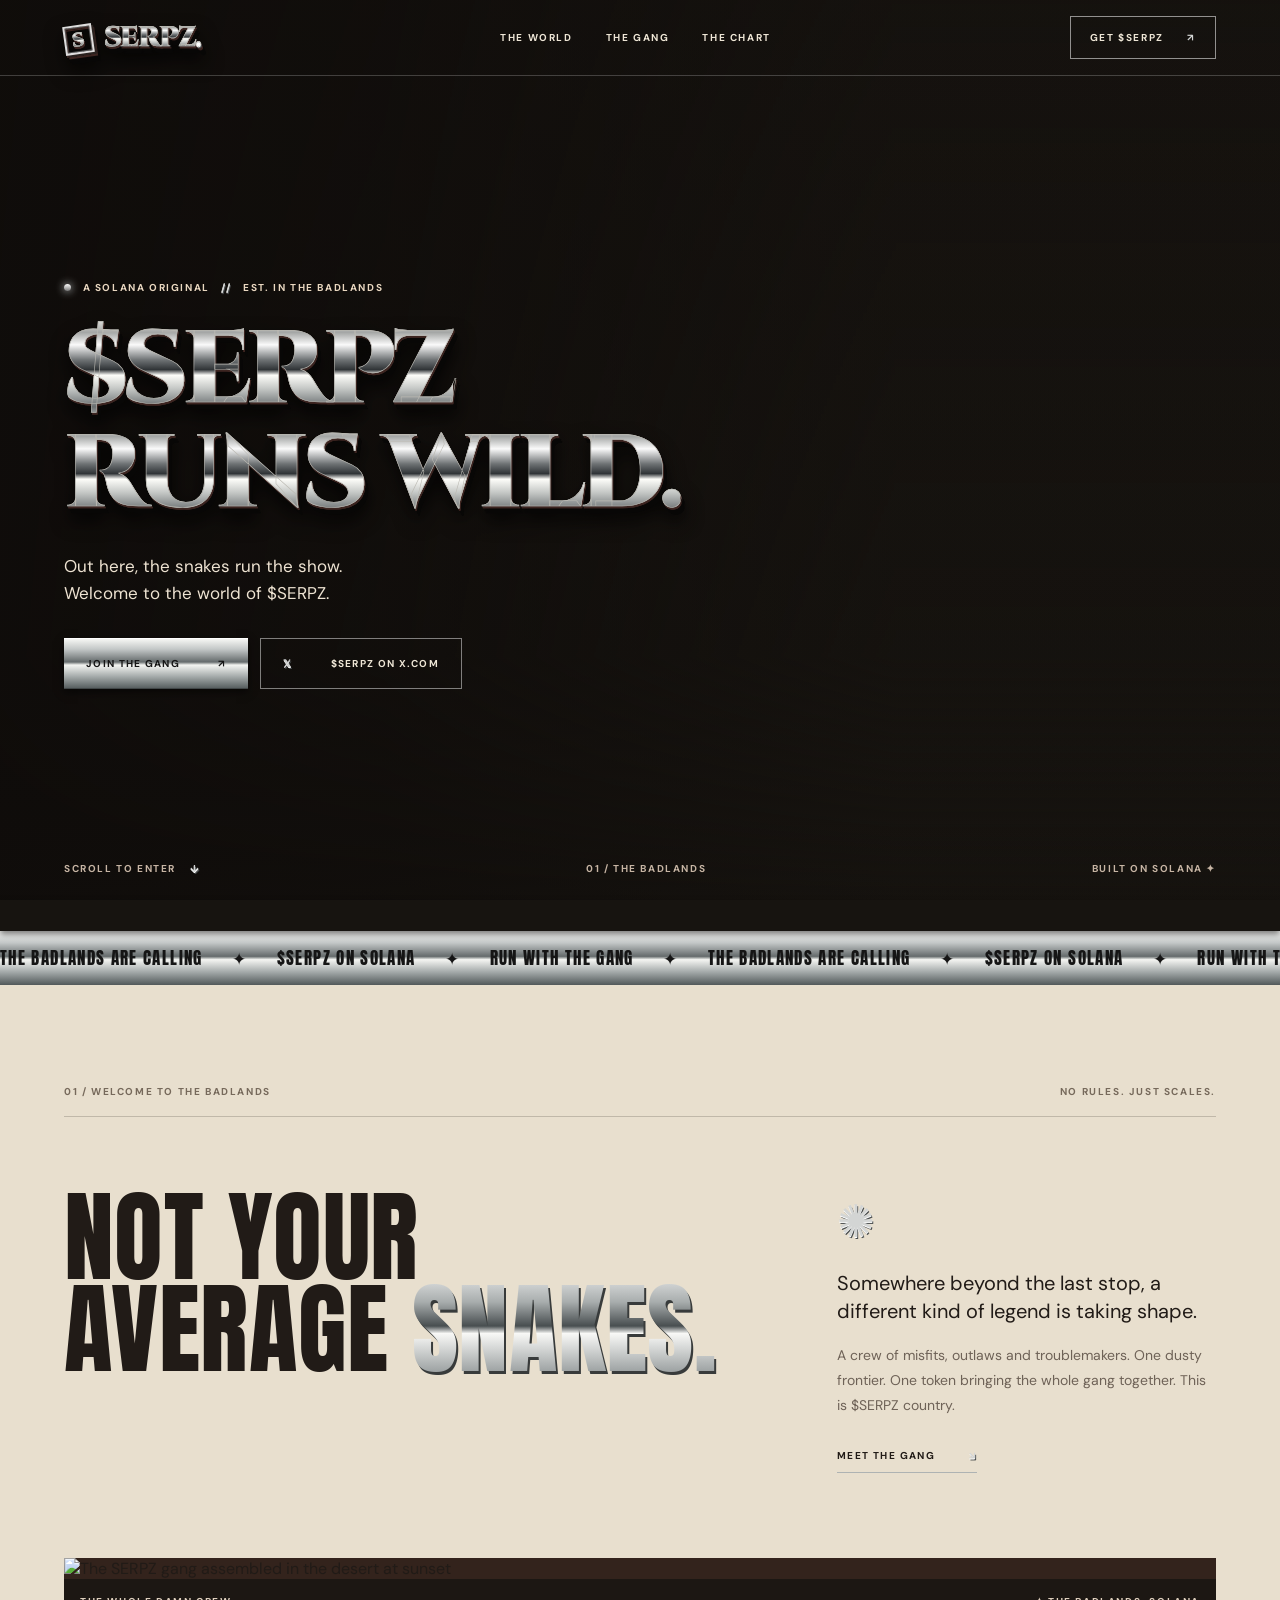
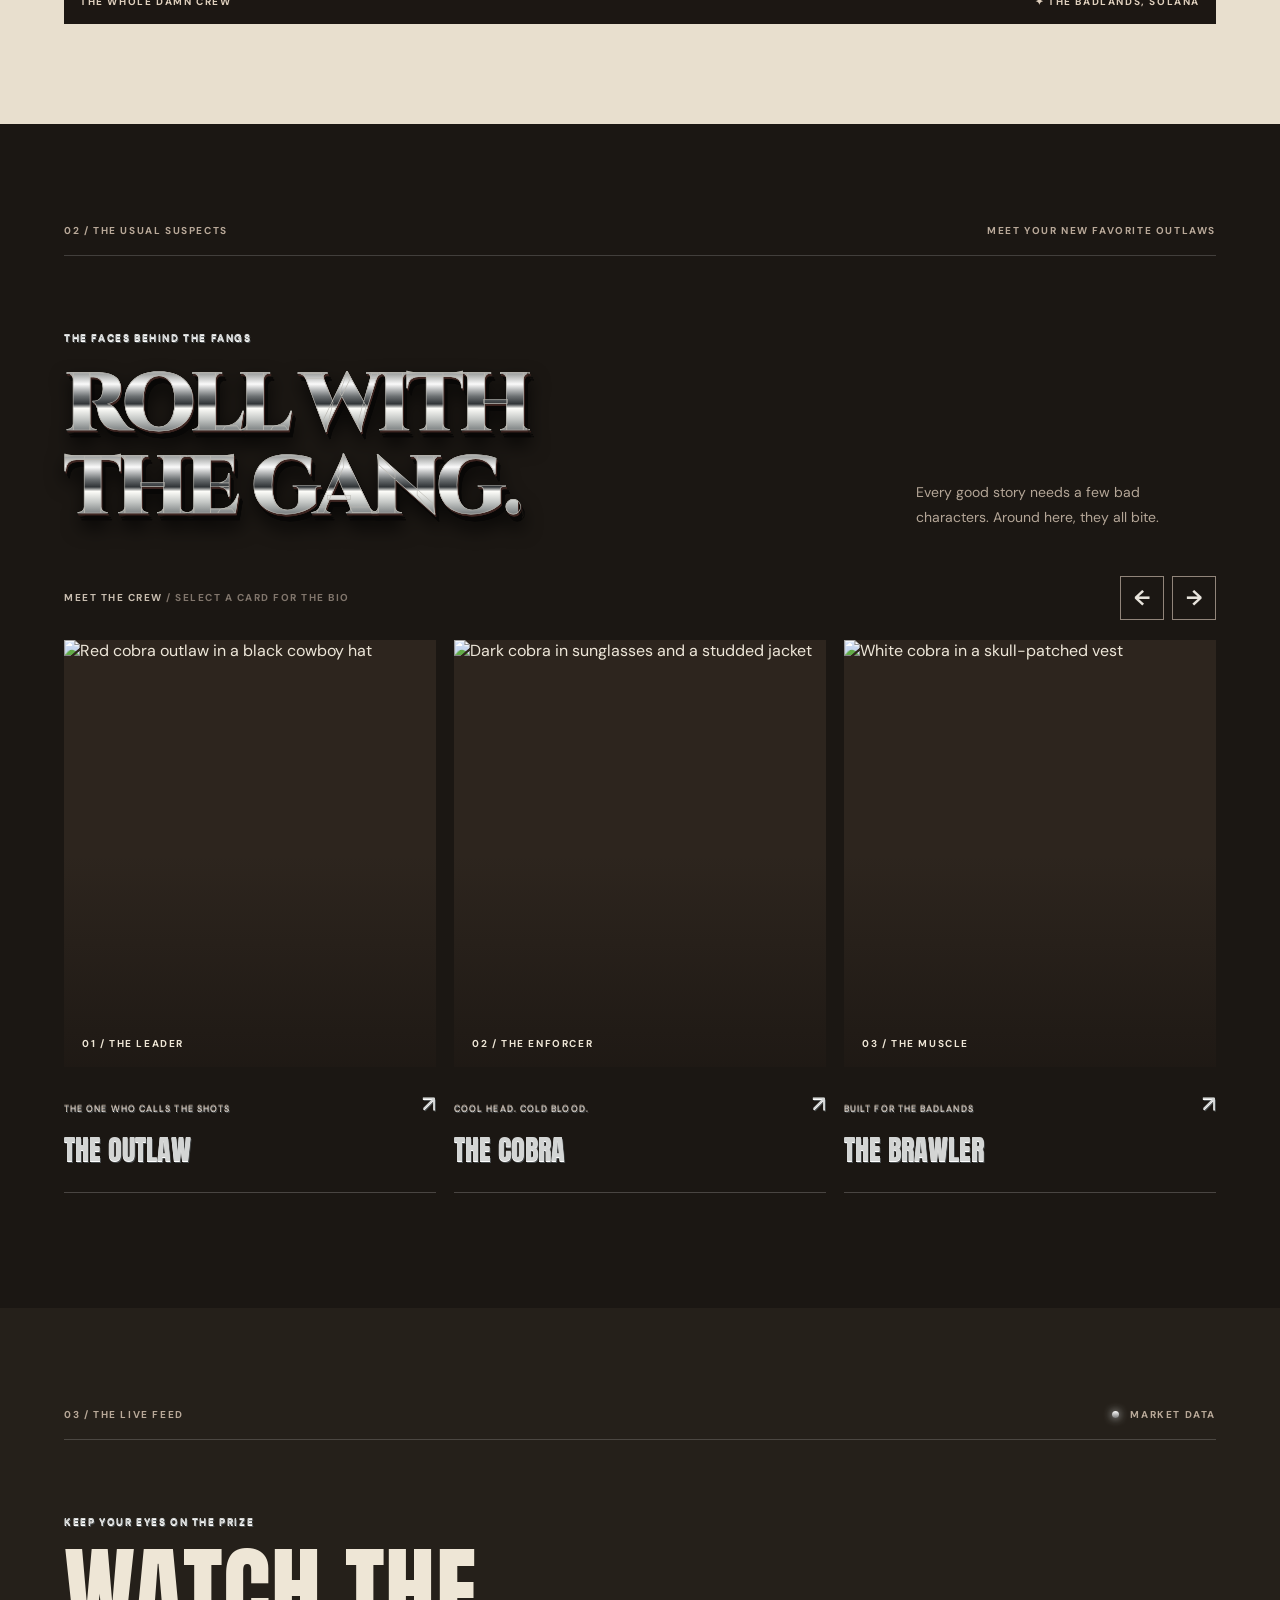
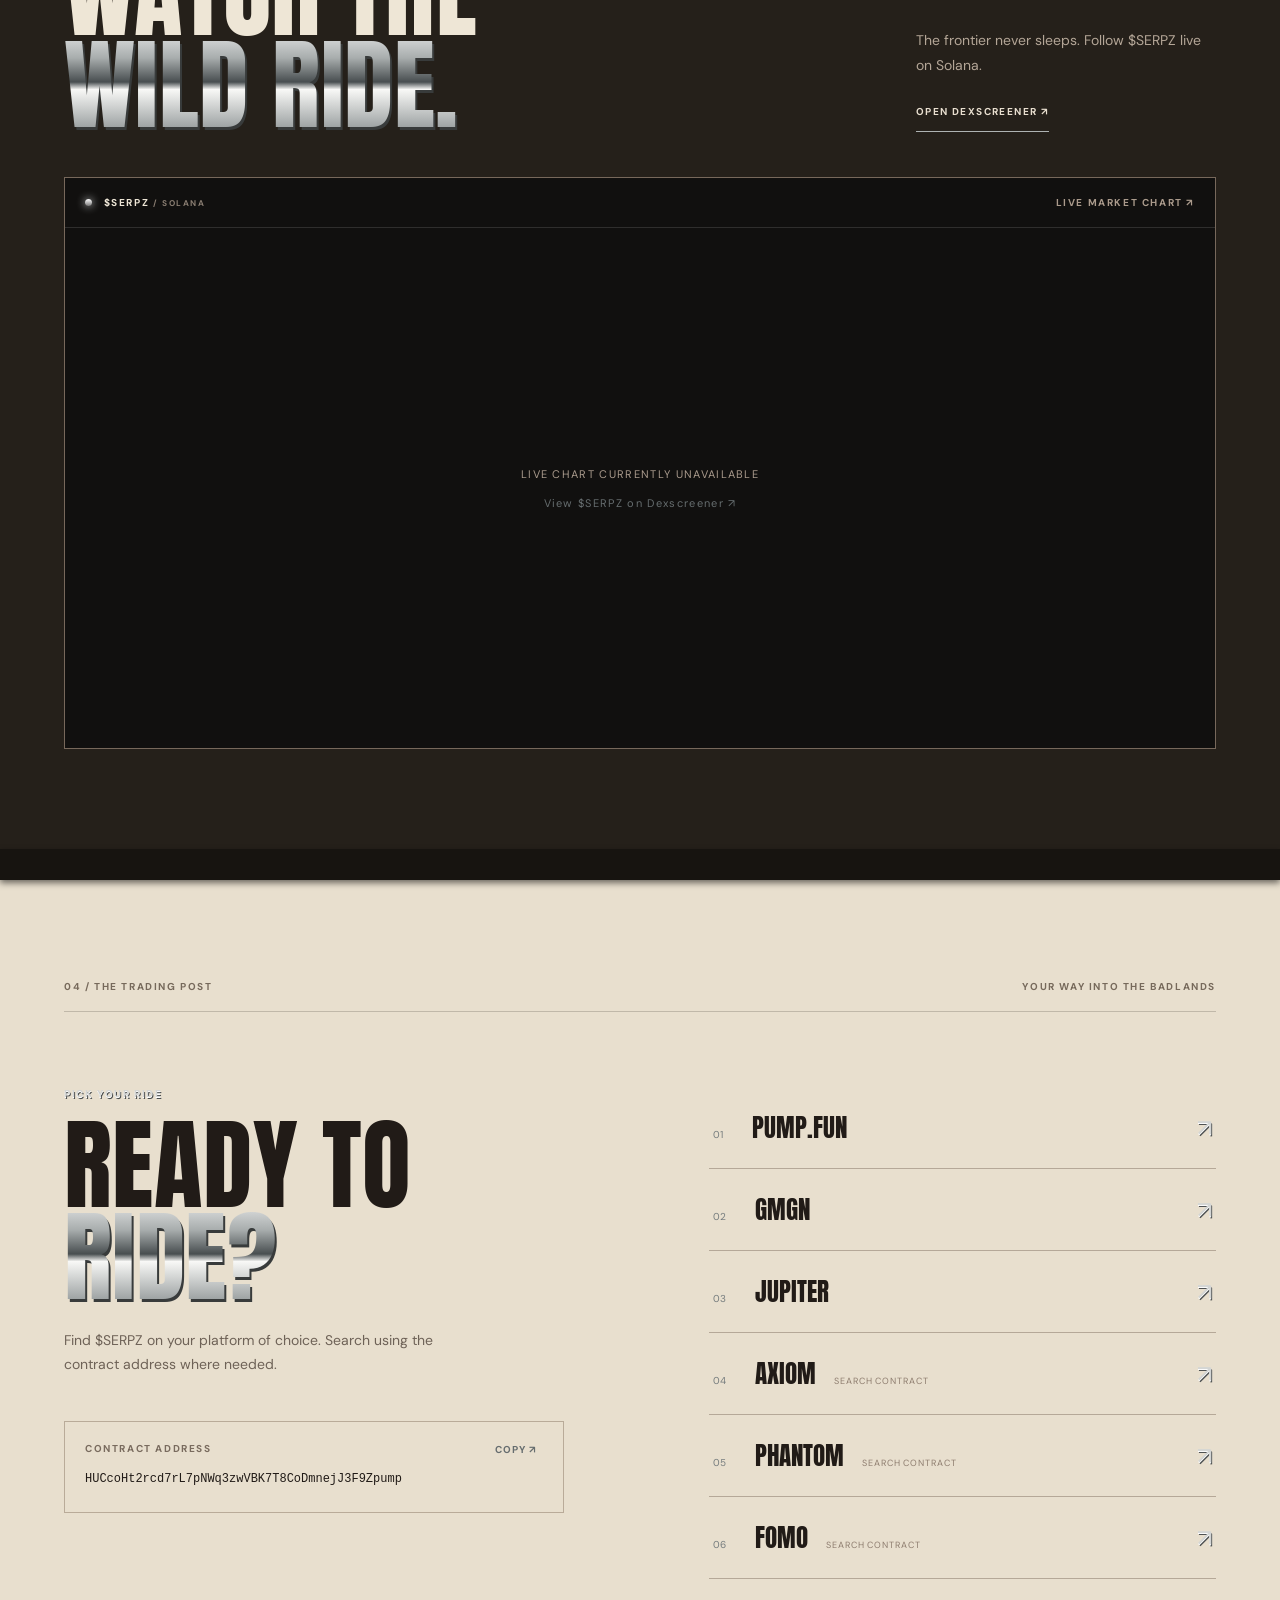
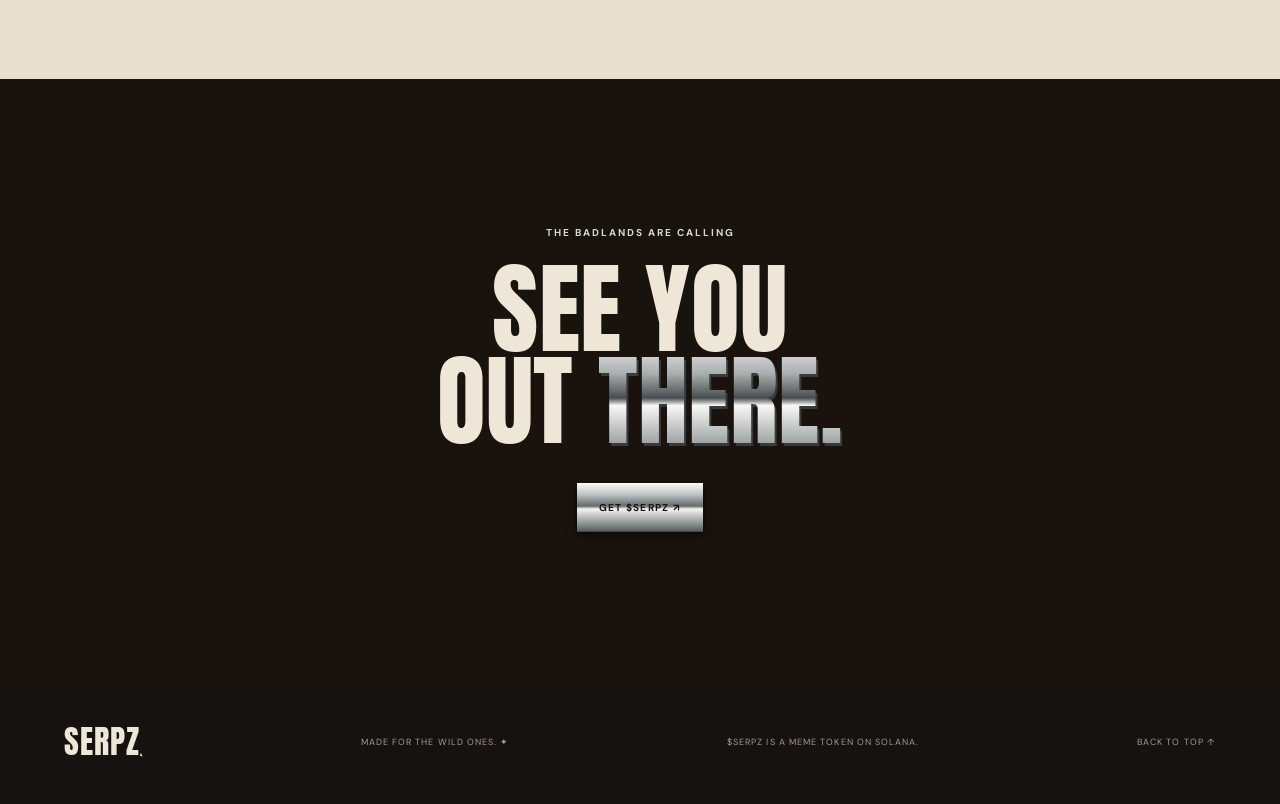
==== index.html @ 01a840a1 "Add SERPZ website" ====
<!doctype html><html lang="en"><head><meta charset="utf-8"><meta name="viewport" content="width=device-width,initial-scale=1"><meta name="theme-color" content="#16120f"><meta name="description" content="Enter the world of $SERPZ on Solana."><title>SERPZ — Enter the Badlands</title><link rel="preconnect" href="https://fonts.googleapis.com"><link rel="preconnect" href="https://fonts.gstatic.com" crossorigin><link href="https://fonts.googleapis.com/css2?family=Anton&family=Cinzel:wght@700;900&family=DM+Sans:wght@400;500;600;700&family=Special+Elite&display=swap" rel="stylesheet"><link rel="stylesheet" href="style.css"></head><body>
<header class="nav"><a href="#top" class="brand"><span class="brand-mark chrome">S</span> <span class="chrome">SERPZ<span class="brand-dot">.</span></span></a><nav aria-label="Main navigation"><a href="#world">THE WORLD</a><a href="#gang">THE GANG</a><a href="#chart">THE CHART</a></nav><a class="nav-cta" href="#trade">GET $SERPZ <span>↗</span></a></header>
<main id="top"><section class="hero"><div class="hero-image" data-parallax="0.18"></div><div class="hero-shade"></div><div class="hero-content"><div class="eyebrow"><span class="live-dot"></span> A SOLANA ORIGINAL <span class="slash">//</span> EST. IN THE BADLANDS</div><h1 class="chrome-heading"><span class="chrome">$SERPZ</span><br><span class="chrome">RUNS WILD.</span></h1><p>Out here, the snakes run the show.<br>Welcome to the world of $SERPZ.</p><div class="hero-actions"><a class="button primary" href="#trade">JOIN THE GANG <span>↗</span></a><a class="button ghost" href="https://x.com/Serpentzclub?s=20" target="_blank" rel="noopener noreferrer"><span class="play">𝕏</span> $SERPZ ON X.COM</a></div></div><div class="hero-bottom"><span>SCROLL TO ENTER <b>↓</b></span><span>01 / THE BADLANDS</span><span>BUILT ON SOLANA ✦</span></div></section>
<div class="wire" aria-hidden="true"></div><div class="ticker" aria-hidden="true"><div>THE BADLANDS ARE CALLING <i>✦</i> $SERPZ ON SOLANA <i>✦</i> RUN WITH THE GANG <i>✦</i> THE BADLANDS ARE CALLING <i>✦</i> $SERPZ ON SOLANA <i>✦</i> RUN WITH THE GANG <i>✦</i></div></div>
<section class="intro section" id="world"><div class="section-kicker"><span>01 / WELCOME TO THE BADLANDS</span><span>NO RULES. JUST SCALES.</span></div><div class="intro-grid"><div><h2>NOT YOUR<br>AVERAGE <span>SNAKES.</span></h2></div><div class="intro-copy"><div class="asterisk">✺</div><p>Somewhere beyond the last stop, a different kind of legend is taking shape.</p><p class="muted">A crew of misfits, outlaws and troublemakers. One dusty frontier. One token bringing the whole gang together. This is $SERPZ country.</p><a class="text-link" href="#gang">MEET THE GANG <span>↘</span></a></div></div><div class="world-frame reveal"><img src="assets/gang.png" alt="The SERPZ gang assembled in the desert at sunset"><div class="frame-label"><span>THE WHOLE DAMN CREW</span><span>✦ THE BADLANDS, SOLANA</span></div></div></section>
<section class="gang section" id="gang"><div class="section-kicker"><span>02 / THE USUAL SUSPECTS</span><span>MEET YOUR NEW FAVORITE OUTLAWS</span></div><div class="section-title"><div><p class="overline">THE FACES BEHIND THE FANGS</p><h2 class="chrome-heading"><span class="chrome">ROLL WITH</span><br><span class="chrome">THE GANG.</span></h2></div><p>Every good story needs a few bad characters. Around here, they all bite.</p></div><div class="gang-toolbar"><span>MEET THE CREW <span class="gang-hint"> / SELECT A CARD FOR THE BIO</span></span><div class="gang-controls"><button type="button" id="gang-prev" aria-label="Scroll gang left">←</button><button type="button" id="gang-next" aria-label="Scroll gang right">→</button></div></div><div class="cards" id="gang-cards" tabindex="0" aria-label="Gang character cards"><button type="button" class="character character-button" data-name="THE OUTLAW" data-role="THE LEADER" data-bio="The Outlaw rides at the front of the crew, bringing sharp instincts and a steady gaze to every dusty showdown. Where the trail leads next, the gang follows." data-image="assets/sheriff.png" data-alt="Red cobra outlaw in a black cowboy hat"><span class="portrait"><img src="assets/sheriff.png" alt="Red cobra outlaw in a black cowboy hat" loading="lazy"><span>01 / THE LEADER</span></span><span class="card-bottom"><span><small>THE ONE WHO CALLS THE SHOTS</small><strong>THE OUTLAW</strong></span><span aria-hidden="true">↗</span></span></button><button type="button" class="character character-button" data-name="THE COBRA" data-role="THE ENFORCER" data-bio="Quiet, composed, and dressed for trouble, the Cobra keeps watch when the badlands get rowdy. Those shades hide a stare that never misses a thing." data-image="assets/outlaw.jpg" data-alt="Dark cobra in sunglasses and a studded jacket"><span class="portrait"><img src="assets/outlaw.jpg" alt="Dark cobra in sunglasses and a studded jacket" loading="lazy"><span>02 / THE ENFORCER</span></span><span class="card-bottom"><span><small>COOL HEAD. COLD BLOOD.</small><strong>THE COBRA</strong></span><span aria-hidden="true">↗</span></span></button><button type="button" class="character character-button" data-name="THE BRAWLER" data-role="THE MUSCLE" data-bio="Big presence, bigger loyalty. The Brawler stands with the crew through every twist in the trail and makes sure nobody gets left behind." data-image="assets/IMG_2724.AVIF" data-alt="White cobra in a skull-patched vest"><span class="portrait"><img src="assets/IMG_2724.AVIF" alt="White cobra in a skull-patched vest" loading="lazy"><span>03 / THE MUSCLE</span></span><span class="card-bottom"><span><small>BUILT FOR THE BADLANDS</small><strong>THE BRAWLER</strong></span><span aria-hidden="true">↗</span></span></button><button type="button" class="character character-button" data-name="THE PUNK" data-role="THE WILD CARD" data-bio="The Punk brings noise, color, and a little chaos wherever the gang rolls. Rules were made to be bent, preferably with the music turned all the way up." data-image="assets/IMG_2741.AVIF" data-alt="Colorful cobra with a pink mohawk"><span class="portrait"><img src="assets/IMG_2741.AVIF" alt="Colorful cobra with a pink mohawk" loading="lazy"><span>04 / THE WILD CARD</span></span><span class="card-bottom"><span><small>LOUD COLORS. LOUDER ATTITUDE.</small><strong>THE PUNK</strong></span><span aria-hidden="true">↗</span></span></button><button type="button" class="character character-button" data-name="THE SHOWSTOPPER" data-role="THE LIFE OF THE PARTY" data-bio="With a sharp jacket and a grin to match, the Showstopper knows how to turn an ordinary stop into a story worth telling." data-image="assets/IMG_2737.AVIF" data-alt="Green cobra in sunglasses and a colorful jacket"><span class="portrait"><img src="assets/IMG_2737.AVIF" alt="Green cobra in sunglasses and a colorful jacket" loading="lazy"><span>05 / THE LIFE OF THE PARTY</span></span><span class="card-bottom"><span><small>ALWAYS MAKES AN ENTRANCE</small><strong>THE SHOWSTOPPER</strong></span><span aria-hidden="true">↗</span></span></button><button type="button" class="character character-button" data-name="THE LOOKOUT" data-role="THE OBSERVER" data-bio="The Lookout spots the details everyone else misses. Behind those glasses is a quick mind, a cool nerve, and a soft spot for the whole crew." data-image="assets/IMG_2738.AVIF" data-alt="Green cobra with glasses and a black jacket"><span class="portrait"><img src="assets/IMG_2738.AVIF" alt="Green cobra with glasses and a black jacket" loading="lazy"><span>06 / THE OBSERVER</span></span><span class="card-bottom"><span><small>EYES ON THE HORIZON</small><strong>THE LOOKOUT</strong></span><span aria-hidden="true">↗</span></span></button><button type="button" class="character character-button" data-name="THE REBEL" data-role="THE ROAD WARRIOR" data-bio="The Rebel brings a fearless grin and a leather-clad attitude to the crew. Always ready for the open road, this cobra rides wherever the gang needs backup." data-image="assets/IMG_2740.AVIF" data-alt="White cobra with sunglasses and a skull-patched leather jacket"><span class="portrait"><img src="assets/IMG_2740.AVIF" alt="White cobra with sunglasses and a skull-patched leather jacket" loading="lazy"><span>07 / THE ROAD WARRIOR</span></span><span class="card-bottom"><span><small>ALL FANGS. NO FEAR.</small><strong>THE REBEL</strong></span><span aria-hidden="true">↗</span></span></button></div><dialog id="character-dialog" aria-labelledby="bio-name"><button type="button" class="bio-close" aria-label="Close character bio">×</button><div class="bio-layout"><img id="bio-image" alt=""><div class="bio-copy"><p class="overline" id="bio-role"></p><h3 id="bio-name"></h3><p id="bio-text"></p><span class="bio-stamp">✦ &nbsp; A MEMBER OF THE SERPZ GANG</span></div></div></dialog></section>
<section class="market section" id="chart"><div class="section-kicker"><span>03 / THE LIVE FEED</span><span><span class="live-dot"></span> MARKET DATA</span></div><div class="market-header"><div><p class="overline">KEEP YOUR EYES ON THE PRIZE</p><h2>WATCH THE<br><span>WILD RIDE.</span></h2></div><div class="market-copy">The frontier never sleeps. Follow $SERPZ live on Solana.<a class="text-link" href="https://dexscreener.com/solana/HUCcoHt2rcd7rL7pNWq3zwVBK7T8CoDmnejJ3F9Zpump" target="_blank" rel="noopener noreferrer">OPEN DEXSCREENER ↗</a></div></div><div class="chart-shell"><div class="chart-top"><div><span class="live-dot"></span> $SERPZ <small> / SOLANA</small></div><span>LIVE MARKET CHART ↗</span></div><div id="chart-content" class="chart-loading"><div><div class="spinner"></div><p>FINDING THE LIVE MARKET...</p><a href="https://dexscreener.com/solana/HUCcoHt2rcd7rL7pNWq3zwVBK7T8CoDmnejJ3F9Zpump" target="_blank" rel="noopener noreferrer">Open on Dexscreener ↗</a></div></div></div></section>
<div class="wire" aria-hidden="true"></div><section class="trade section" id="trade"><div class="section-kicker"><span>04 / THE TRADING POST</span><span>YOUR WAY INTO THE BADLANDS</span></div><div class="trade-grid"><div><p class="overline">PICK YOUR RIDE</p><h2>READY TO<br><span>RIDE?</span></h2><p>Find $SERPZ on your platform of choice. Search using the contract address where needed.</p><div class="contract"><span>CONTRACT ADDRESS <button id="copy" type="button">COPY ↗</button></span><code>HUCcoHt2rcd7rL7pNWq3zwVBK7T8CoDmnejJ3F9Zpump</code><div id="copy-status" aria-live="polite"></div></div></div><div class="platforms"><a href="https://pump.fun/coin/HUCcoHt2rcd7rL7pNWq3zwVBK7T8CoDmnejJ3F9Zpump" target="_blank" rel="noopener noreferrer"><span><b>01</b> PUMP.FUN</span><span>↗</span></a><a href="https://gmgn.ai/sol/token/HUCcoHt2rcd7rL7pNWq3zwVBK7T8CoDmnejJ3F9Zpump" target="_blank" rel="noopener noreferrer"><span><b>02</b> GMGN</span><span>↗</span></a><a href="https://jup.ag/swap/SOL-HUCcoHt2rcd7rL7pNWq3zwVBK7T8CoDmnejJ3F9Zpump" target="_blank" rel="noopener noreferrer"><span><b>03</b> JUPITER</span><span>↗</span></a><a href="https://axiom.trade/" target="_blank" rel="noopener noreferrer"><span><b>04</b> AXIOM <small>SEARCH CONTRACT</small></span><span>↗</span></a><a href="https://phantom.com/" target="_blank" rel="noopener noreferrer"><span><b>05</b> PHANTOM <small>SEARCH CONTRACT</small></span><span>↗</span></a><a href="https://fomo-trading.com/" target="_blank" rel="noopener noreferrer"><span><b>06</b> FOMO <small>SEARCH CONTRACT</small></span><span>↗</span></a></div></div></section>
<section class="closing"><div class="closing-img"></div><div class="closing-content"><p>THE BADLANDS ARE CALLING</p><h2>SEE YOU<br>OUT <span>THERE.</span></h2><a href="#trade" class="button primary">GET $SERPZ ↗</a></div></section></main><footer><a href="#top" class="brand">SERPZ<span class="brand-dot">.</span></a><span>MADE FOR THE WILD ONES. ✦</span><span>$SERPZ IS A MEME TOKEN ON SOLANA.</span><a href="#top">BACK TO TOP ↑</a></footer><script src="app.js"></script></body></html>
---- style.css ----
:root{--ink:#171410;--cream:#eee6d6;--orange:#f16431;--red:#9e261e}*{box-sizing:border-box}html{scroll-behavior:smooth}body{margin:0;background:var(--ink);color:var(--cream);font-family:'DM Sans',sans-serif}a{color:inherit;text-decoration:none}button{font:inherit}.nav{height:76px;position:absolute;top:0;left:0;right:0;z-index:10;display:flex;align-items:center;padding:0 5%;gap:40px;border-bottom:1px solid #ffffff35}.brand{font:32px Anton,sans-serif;letter-spacing:1px}.brand-mark{display:inline-grid;place-items:center;width:29px;height:29px;border:2px solid var(--orange);font-size:19px;margin-right:5px;transform:rotate(-8deg)}.brand-dot{color:var(--orange)}.nav nav{display:flex;gap:33px;margin:auto}.nav nav a,.nav-cta{font-size:10px;font-weight:700;letter-spacing:.16em}.nav-cta{border:1px solid #fff8;padding:14px 19px}.nav-cta span{margin-left:20px;color:var(--orange)}.hero{height: min(900px,100svh);min-height:660px;position:relative;overflow:hidden;display:flex;align-items:center}.hero-image{position:absolute;inset:-7% 0;background:url('assets/gang.png') center 48%/cover no-repeat;will-change:transform}.hero-shade{position:absolute;inset:0;background:linear-gradient(90deg,rgba(15,12,10,.93) 0%,rgba(15,12,10,.73) 30%,rgba(15,12,10,.18) 70%),linear-gradient(0deg,#171410 0%,transparent 27%,#16120f55 100%)}.hero-content{position:relative;padding:70px 5% 0;max-width:850px}.eyebrow,.overline,.section-kicker,.hero-bottom,.frame-label,.portrait span,.chart-top,.contract>span{font-size:10px;font-weight:700;letter-spacing:.16em}.eyebrow{color:#ead8c1}.live-dot{display:inline-block;background:#ec6536;width:7px;height:7px;border-radius:50%;box-shadow:0 0 12px #f67339;margin-right:8px}.slash{color:var(--orange);margin:0 8px}h1,h2,h3,p{margin:0}h1,h2,h3{font-family:Anton,Impact,sans-serif;font-weight:400;line-height:.92;letter-spacing:.005em}h1{font-size:clamp(74px,10vw,146px);margin:25px 0}h1 em{font-style:normal;color:var(--orange)}.hero-content>p{font-size:17px;line-height:1.6;color:#eee3d2}.hero-actions{display:flex;gap:12px;margin-top:31px}.button{display:inline-flex;align-items:center;justify-content:center;gap:38px;padding:18px 22px;font-size:10px;font-weight:700;letter-spacing:.13em}.primary{background:var(--orange);color:#17120e}.ghost{border:1px solid #ffffff77}.play{color:var(--orange)}.hero-bottom{position:absolute;bottom:25px;left:5%;right:5%;display:flex;justify-content:space-between;color:#c7b5a4}.hero-bottom b{color:var(--orange);margin-left:10px}.ticker{overflow:hidden;background:var(--orange);color:#21150f;white-space:nowrap;padding:14px 0;font:17px Anton,sans-serif;letter-spacing:.08em}.ticker div{display:inline-block;animation:marquee 30s linear infinite}.ticker i{font-style:normal;margin:0 24px}@keyframes marquee{to{transform:translateX(-50%)}}.section{padding:100px 5%}.section-kicker{display:flex;justify-content:space-between;color:#b9a999;border-bottom:1px solid #ffffff2c;padding-bottom:18px;margin-bottom:75px}.intro{background:#e8dfce;color:#211b17}.intro .section-kicker{color:#76695b;border-color:#211b1733}.intro-grid{display:grid;grid-template-columns:1.3fr .7fr;gap:6%;align-items:start}.section h2,.closing h2{font-size:clamp(58px,7.8vw,112px)}.section h2 span,.closing h2 span{color:var(--orange)}.intro-copy{max-width:420px}.asterisk{font-size:45px;color:var(--orange);margin-bottom:18px}.intro-copy p{font-size:20px;line-height:1.4}.intro-copy .muted{font-size:14px;line-height:1.8;color:#6e6257;margin:18px 0 24px}.text-link{display:inline-block;font-size:10px;letter-spacing:.14em;font-weight:700;border-bottom:1px solid var(--orange);padding-bottom:10px}.text-link span{color:var(--orange);margin-left:30px}.world-frame{margin-top:85px;position:relative;overflow:hidden;background:#33231c}.world-frame img{display:block;width:100%;max-height:560px;object-fit:cover;transition:transform .7s}.world-frame:hover img{transform:scale(1.03)}.frame-label{display:flex;justify-content:space-between;background:#1c1713;color:#dfd0be;padding:16px}.gang{background:#1b1713}.section-title,.market-header{display:flex;justify-content:space-between;align-items:end;gap:40px;margin-bottom:45px}.overline{color:var(--orange);margin-bottom:20px}.section-title>p,.market-copy{max-width:300px;color:#b4a697;font-size:14px;line-height:1.8}.cards{display:grid;grid-template-columns:1fr 1fr 1fr;gap:18px}.character{min-width:0}.portrait{position:relative;overflow:hidden;aspect-ratio:1/1.15;background:#2d251e;perspective:900px}.portrait img{height:100%;width:100%;object-fit:cover;transition:transform .65s;filter:saturate(.85)}.character:hover img{transform:scale(1.06) rotate(1deg)}.third .portrait img{object-position:50%}.portrait:after{content:'';position:absolute;inset:50% 0 0;background:linear-gradient(transparent,#15110e99);pointer-events:none}.portrait span{position:absolute;z-index:1;bottom:17px;left:18px}.card-bottom{display:flex;justify-content:space-between;border-bottom:1px solid #ffffff33;padding:22px 0}.card-bottom small{font-size:9px;letter-spacing:.12em;color:#a99a8b}.card-bottom h3{font-size:28px;margin-top:10px}.card-bottom>span{color:var(--orange);font-size:22px}.market{background:#25201a}.market-copy .text-link{display:block;margin-top:25px;color:#e9dfd0;width:max-content}.chart-shell{border:1px solid #77685b;background:#11100f}.chart-top{display:flex;justify-content:space-between;padding:18px 20px;border-bottom:1px solid #ffffff20}.chart-top small{color:#8a7e72}.chart-top>span{color:#ab9b8c}.chart-loading{height:520px;display:grid;place-items:center;text-align:center;color:#aa9b8d;font-size:11px;letter-spacing:.12em}.chart-loading a{color:var(--orange);display:block;margin-top:15px}.spinner{width:25px;height:25px;border:2px solid #594b40;border-top-color:var(--orange);border-radius:50%;animation:spin 1s linear infinite;margin:0 auto 16px}@keyframes spin{to{transform:rotate(360deg)}}.chart-loading iframe{border:0;width:100%;height:100%}.chart-loading:has(iframe){display:block}.trade{background:#e8dfce;color:#211b17}.trade .section-kicker{color:#76695b;border-color:#211b1733}.trade-grid{display:grid;grid-template-columns:1fr 1fr;gap:12%}.trade-grid>div>p:not(.overline){max-width:380px;color:#6e6257;line-height:1.7;margin-top:25px;font-size:14px}.contract{border:1px solid #b9ab99;padding:20px;margin-top:45px;max-width:500px}.contract>span{display:flex;justify-content:space-between;color:#796b5e}.contract button{border:0;background:transparent;color:#bc4a27;font-size:10px;letter-spacing:.1em;cursor:pointer;font-weight:bold}.contract code{display:block;overflow-wrap:anywhere;margin-top:15px;font-size:12px}.contract #copy-status{font-size:11px;color:#a13d20;margin-top:6px}.platforms a{display:flex;justify-content:space-between;align-items:center;padding:22px 4px;border-bottom:1px solid #b5a898;font:25px Anton,sans-serif;transition:padding .2s,color .2s}.platforms a:hover{padding-left:14px;color:#bc4a27}.platforms b{font:10px 'DM Sans',sans-serif;color:#ab6a50;margin-right:23px}.platforms small{font:9px 'DM Sans',sans-serif;color:#8d7c6e;letter-spacing:.1em;margin-left:12px}.platforms a>span:last-child{font:24px 'DM Sans';color:#c65b36}.closing{position:relative;min-height:600px;display:grid;place-items:center;text-align:center;overflow:hidden}.closing-img{position:absolute;inset:0;background:linear-gradient(#1a120c88,#1a120cd9),url('assets/gang.png') center/cover}.closing-content{position:relative;padding:80px 20px}.closing-content p{font-size:10px;letter-spacing:.2em;color:#ffb18c;font-weight:bold;margin-bottom:25px}.closing h2{margin-bottom:35px}footer{padding:38px 5%;display:flex;align-items:center;justify-content:space-between;gap:20px;background:#15120f}footer span,footer>a:last-child{font-size:9px;letter-spacing:.12em;color:#a99a8b}.reveal{opacity:0;transform:translateY(35px) rotateX(3deg);transition:opacity .8s,transform .8s}.reveal.visible{opacity:1;transform:none}@media(max-width:800px){.nav nav{display:none}.nav-cta{margin-left:auto}.hero{min-height:720px}.hero-image{background-position:58% center}.hero-shade{background:linear-gradient(90deg,#110e0cd9,#110e0c60),linear-gradient(0deg,#171410,transparent 45%)}.hero-content{padding-top:100px}.hero-bottom span:nth-child(2){display:none}.section{padding:70px 6%}.section-kicker{margin-bottom:50px}.section-kicker span:last-child{display:none}.intro-grid,.trade-grid{grid-template-columns:1fr;gap:38px}.intro-copy{margin-left:auto}.world-frame{margin-top:50px}.section-title,.market-header{align-items:start;flex-direction:column}.cards{grid-template-columns:1fr 1fr}.third{display:none}.portrait{aspect-ratio:1/1.2}.chart-loading{height:430px}.platforms{margin-top:10px}footer{flex-wrap:wrap}footer span{display:none}}@media(max-width:480px){.nav{height:68px}.brand{font-size:26px}.nav-cta{padding:12px;font-size:9px}.hero{min-height:680px}.hero-content>p{font-size:15px}.hero-actions{flex-direction:column;align-items:flex-start}.hero-bottom{font-size:8px}.section h2,.closing h2{font-size:58px}.cards{gap:10px}.card-bottom h3{font-size:21px}.card-bottom small{font-size:8px}.chart-loading{height:380px}.platforms a{font-size:22px}.platforms small{font-size:8px}.closing{min-height:480px}}@media(prefers-reduced-motion:reduce){html{scroll-behavior:auto}.ticker div{animation:none}.reveal{opacity:1;transform:none;transition:none}.hero-image{transform:none!important}}
/* Polished, beveled chrome for the SERPZ identity and feature headings. */
.chrome-heading,.nav .brand{font-family:'Cinzel',Georgia,serif;font-weight:900;letter-spacing:-.055em;filter:drop-shadow(1px 2px 0 #3c2420) drop-shadow(3px 5px 0 #080706) drop-shadow(0 8px 9px #000a)}
.chrome-heading .chrome,.nav .brand .chrome{color:#d8d8d5;background:linear-gradient(180deg,#fff 0%,#f4f4f0 10%,#a4a6a5 22%,#fafafa 31%,#6e7274 42%,#303437 49%,#fdfdf9 53%,#c3c6c4 63%,#696e70 76%,#e7e8e4 88%,#777c7d 100%);background-clip:text;-webkit-background-clip:text;-webkit-text-fill-color:transparent;-webkit-text-stroke:.6px #bbb9b2}
.hero .chrome-heading{font-size:clamp(64px,8vw,118px);line-height:1.02;letter-spacing:-.045em}
.gang .chrome-heading{font-size:clamp(52px,6.4vw,94px);line-height:1.02}
.nav .brand{font-size:28px;letter-spacing:-.045em}.nav .brand-mark{border-color:#ddd;box-shadow:inset 0 0 0 1px #555,2px 2px 0 #29211e;font-family:'Cinzel',Georgia,serif;font-weight:900;letter-spacing:0}.nav .brand-dot{-webkit-text-fill-color:transparent;color:inherit}
@media(max-width:480px){.hero .chrome-heading{font-size:clamp(48px,12vw,64px)}.gang .chrome-heading{font-size:clamp(43px,10vw,58px)}}
/* Chrome hardware and barbed-wire trim. */
:root{--orange:#d3d5d4}
.primary,.ticker{background:linear-gradient(180deg,#fbfbf8 0%,#c3c7c7 22%,#656b6c 47%,#f4f5f2 53%,#a3a9a9 76%,#52595a 100%);color:#151515}
.primary{box-shadow:inset 0 1px #fff,inset 0 -1px #414647,0 3px 8px #0008}
.brand-dot,.overline,.asterisk,.card-bottom>span,.platforms a>span:last-child,.hero-bottom b,.play,.text-link span,.slash{color:#d3d5d4;text-shadow:0 1px #fff,1px 2px #4a4e4f}
.section h2:not(.chrome-heading) span,.closing h2 span{color:#d9dbda;background:linear-gradient(180deg,#fff 5%,#a8adad 32%,#484e50 48%,#f8f8f6 53%,#909697 82%,#e9eae8 100%);background-clip:text;-webkit-background-clip:text;-webkit-text-fill-color:transparent;filter:drop-shadow(2px 3px 0 #383b3b)}
.live-dot{background:linear-gradient(#fff,#777);box-shadow:0 0 9px #e1e4e5}
.contract button,.chart-loading a{color:#666d6f}.market-copy .text-link,.text-link{border-color:#aeb3b3}.platforms a:hover{color:#737b7c}.closing-content p{color:#d7d8d5}.spinner{border-top-color:#e5e7e6}
.wire{position:relative;height:31px;background:#171410 url('assets/barbed-wire.svg') repeat-x center/240px 30px;z-index:2;filter:drop-shadow(0 3px 3px #0008)}

.platforms b,.contract #copy-status{color:#747b7d}
/* Scrollable character dossiers. */
.gang-toolbar{display:flex;align-items:center;justify-content:space-between;gap:20px;margin:0 0 20px;font-size:10px;font-weight:700;letter-spacing:.15em;color:#c9beb0}.gang-hint{color:#81766c}.gang-controls{display:flex;gap:8px}.gang-controls button,.bio-close{width:44px;height:44px;background:transparent;border:1px solid #91857a;color:#e8e4dc;font-size:21px;cursor:pointer}.gang-controls button:hover,.bio-close:hover{background:#deded9;color:#171410}.cards{display:flex;gap:18px;overflow-x:auto;scroll-snap-type:x mandatory;scroll-behavior:smooth;padding-bottom:15px;scrollbar-width:thin;scrollbar-color:#817c75 #29231d}.character-button{display:block;flex:0 0 calc((100% - 36px)/3);min-width:0;scroll-snap-align:start;text-align:left;color:inherit;background:none;border:0;padding:0;cursor:pointer;font:inherit}.character-button .portrait{display:block}.character-button .card-bottom{display:flex;width:100%}.character-button .card-bottom strong{display:block;font:400 28px Anton,Impact,sans-serif;margin-top:10px}.character-button .card-bottom>span:last-child{color:#d3d5d4;font-size:22px}.character-button:focus-visible,.gang-controls button:focus-visible,.bio-close:focus-visible{outline:2px solid #fff;outline-offset:4px}#character-dialog{max-width:min(850px,92vw);width:100%;max-height:90vh;overflow:auto;padding:0;border:1px solid #b4afa6;background:#1b1713;color:#eee6d6}#character-dialog::backdrop{background:#080706d9}.bio-close{position:absolute;top:16px;right:16px;z-index:2;background:#171410d9}.bio-layout{display:grid;grid-template-columns:1fr 1fr}.bio-layout img{width:100%;height:100%;min-height:420px;object-fit:cover}.bio-copy{padding:80px 40px 45px;display:flex;flex-direction:column;align-items:flex-start}.bio-copy h3{font-size:clamp(40px,5vw,65px);margin-bottom:25px}.bio-copy>p:not(.overline){font-size:16px;line-height:1.8;color:#cbbfb0}.bio-stamp{margin-top:auto;padding-top:35px;font-size:9px;font-weight:700;letter-spacing:.14em;color:#9e9385}@media(max-width:800px){.character-button{flex-basis:calc((100% - 18px)/2)}.gang-hint{display:none}}@media(max-width:520px){.character-button{flex-basis:80%}.bio-layout{grid-template-columns:1fr}.bio-layout img{height:260px;min-height:0}.bio-copy{padding:30px 25px}.bio-copy h3{font-size:42px}.gang-controls button{width:40px;height:40px}}
@media(prefers-reduced-motion:reduce){.cards{scroll-behavior:auto}}
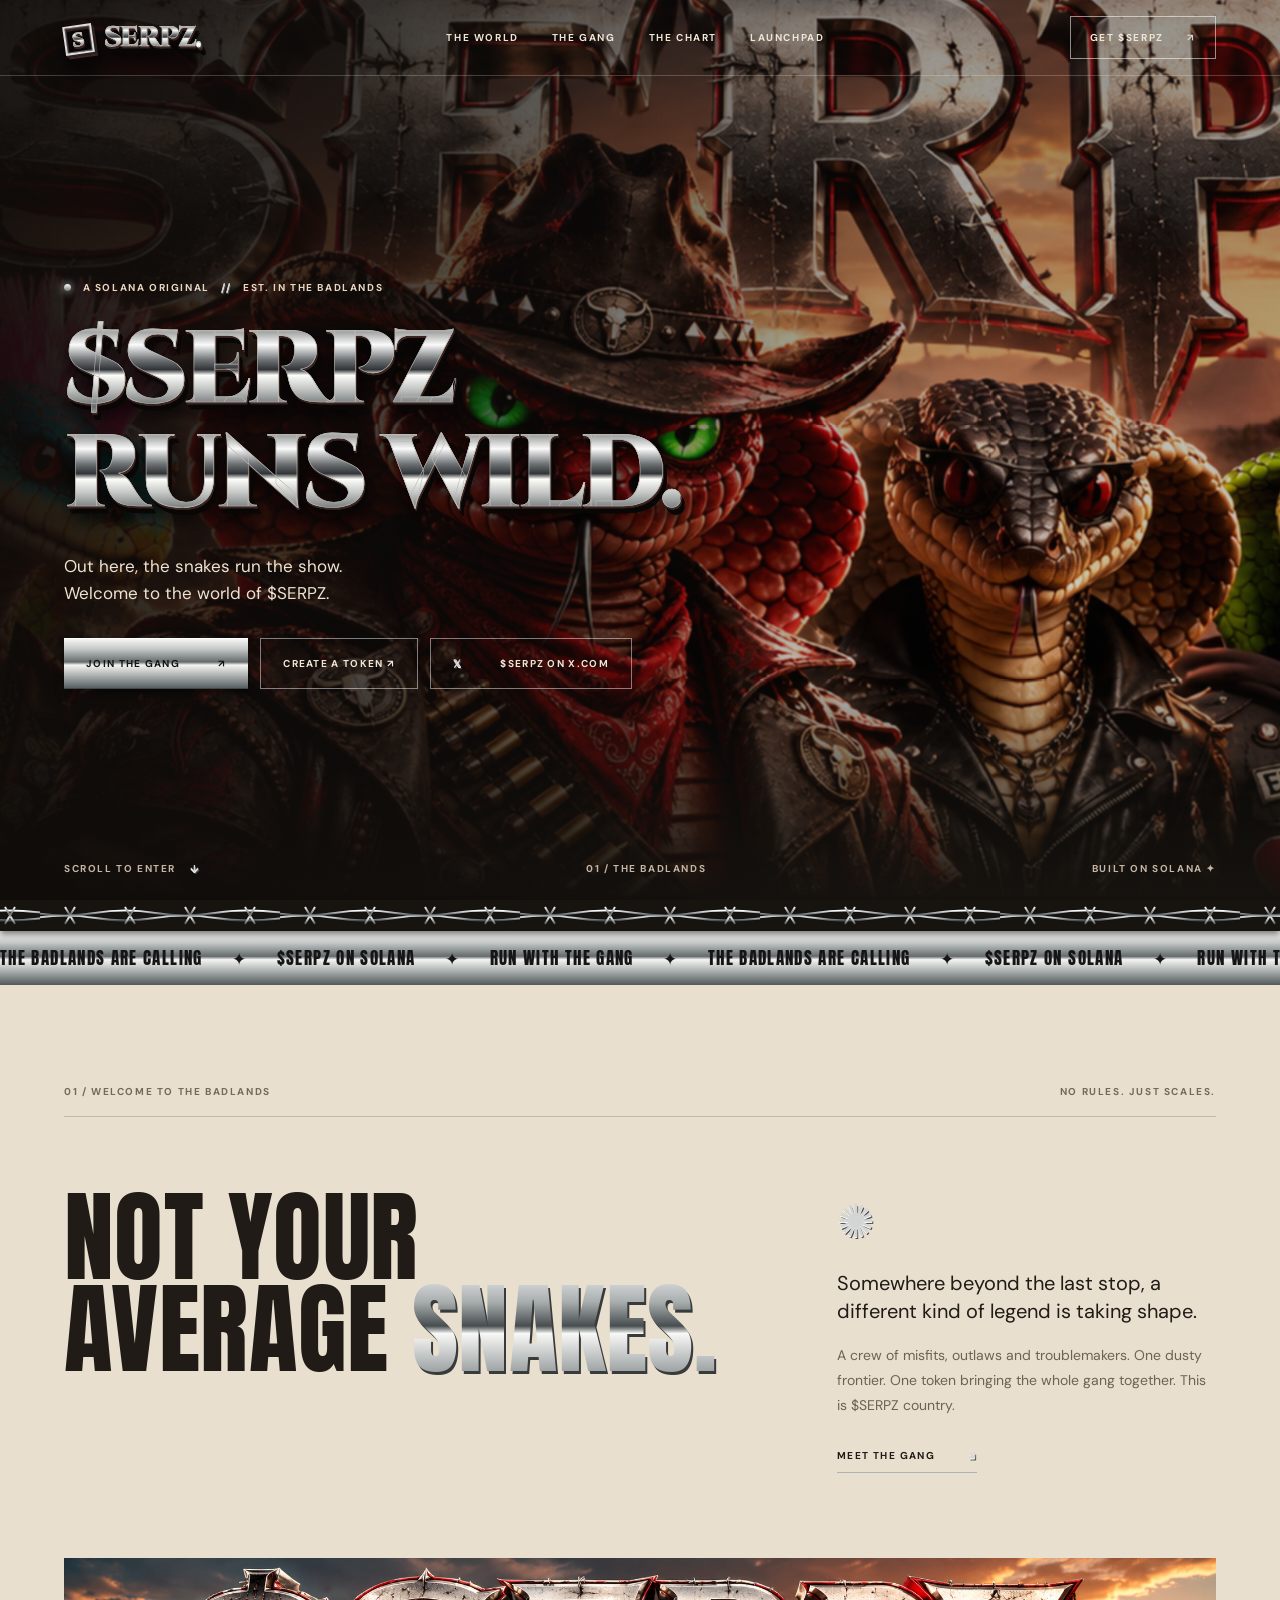
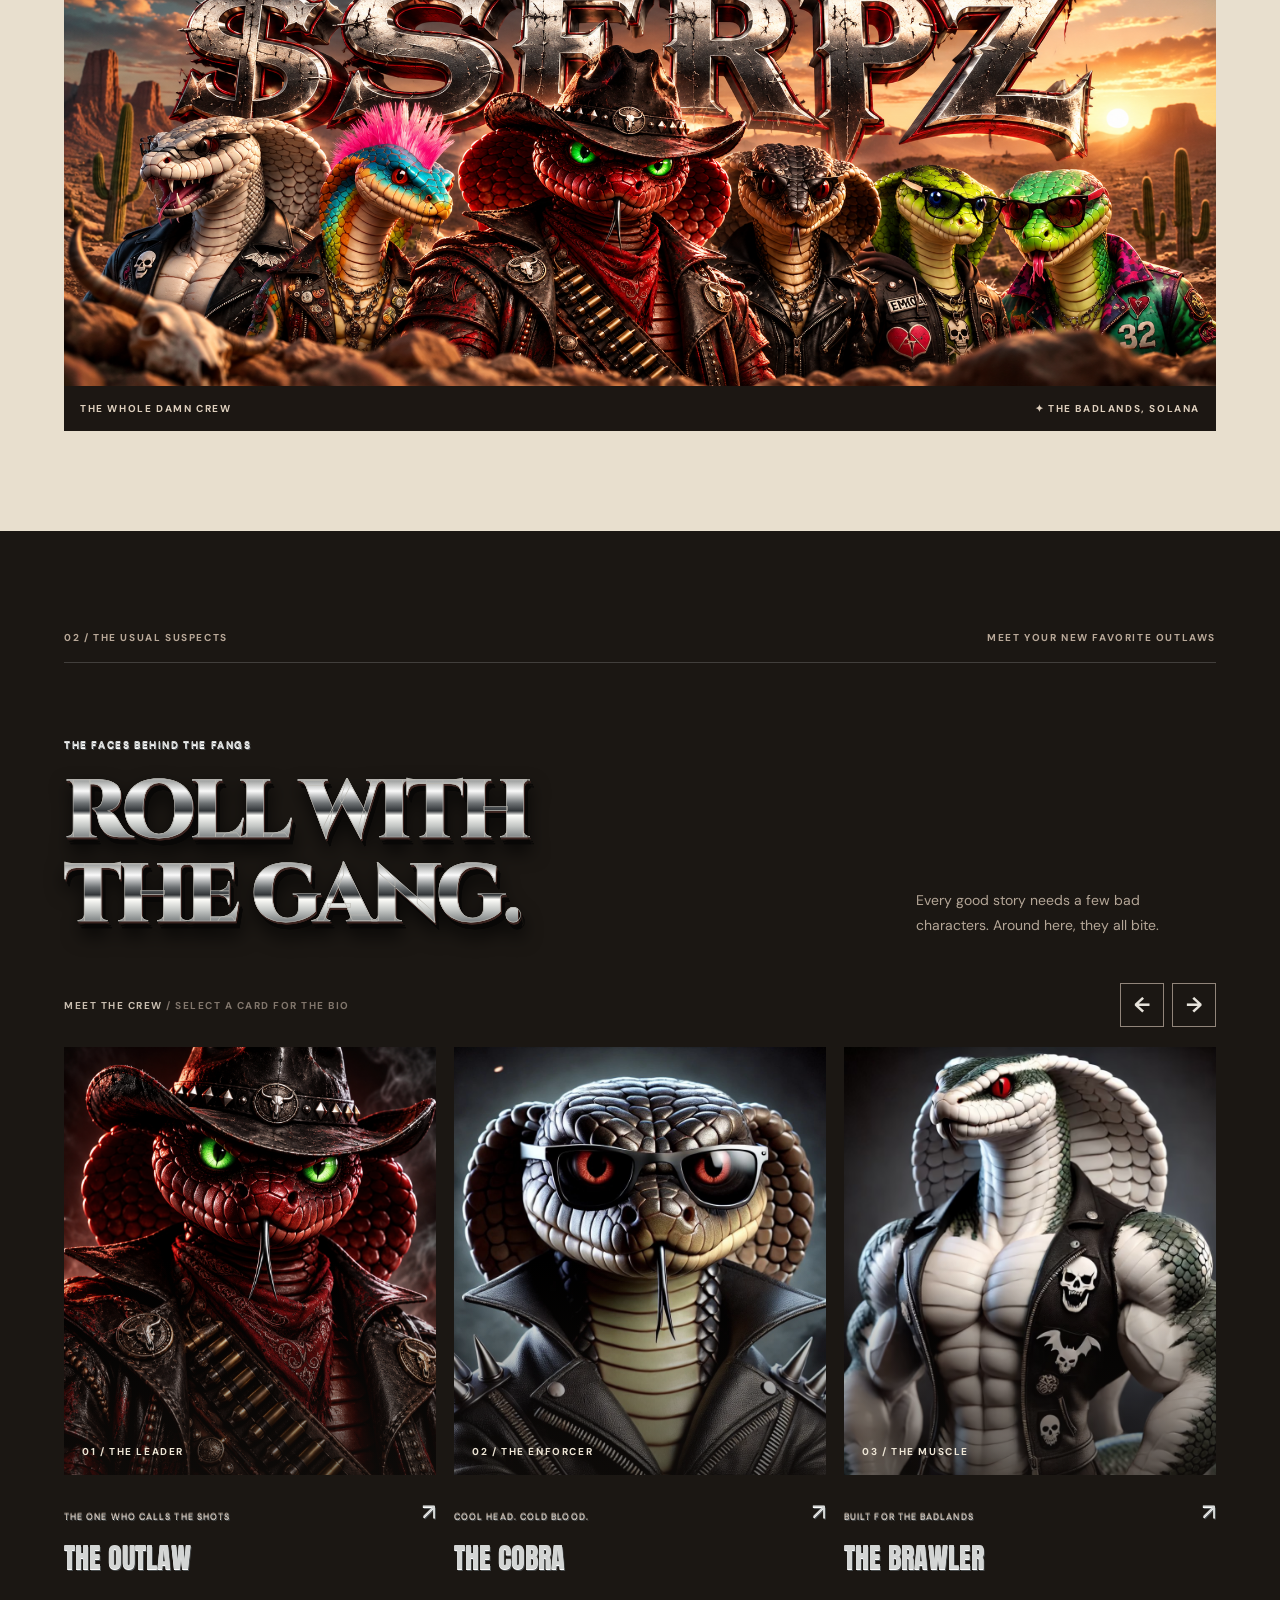
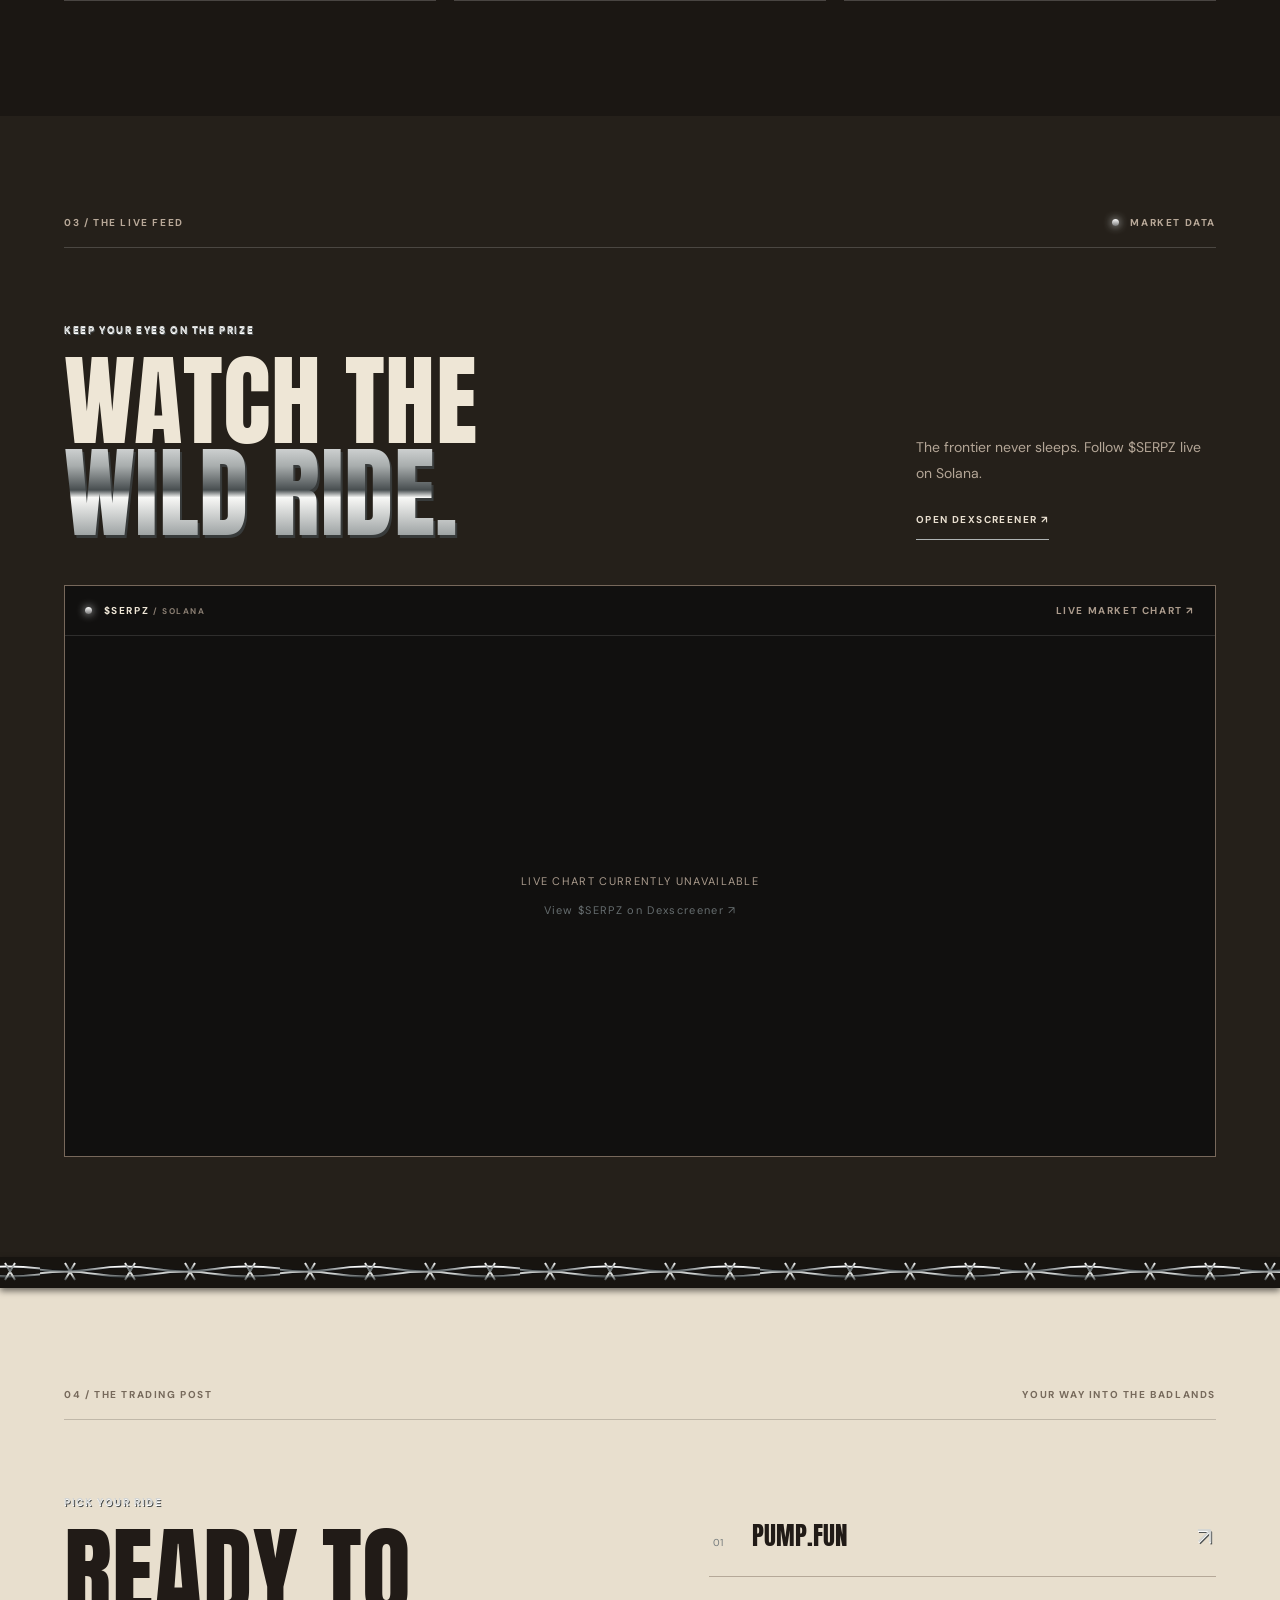
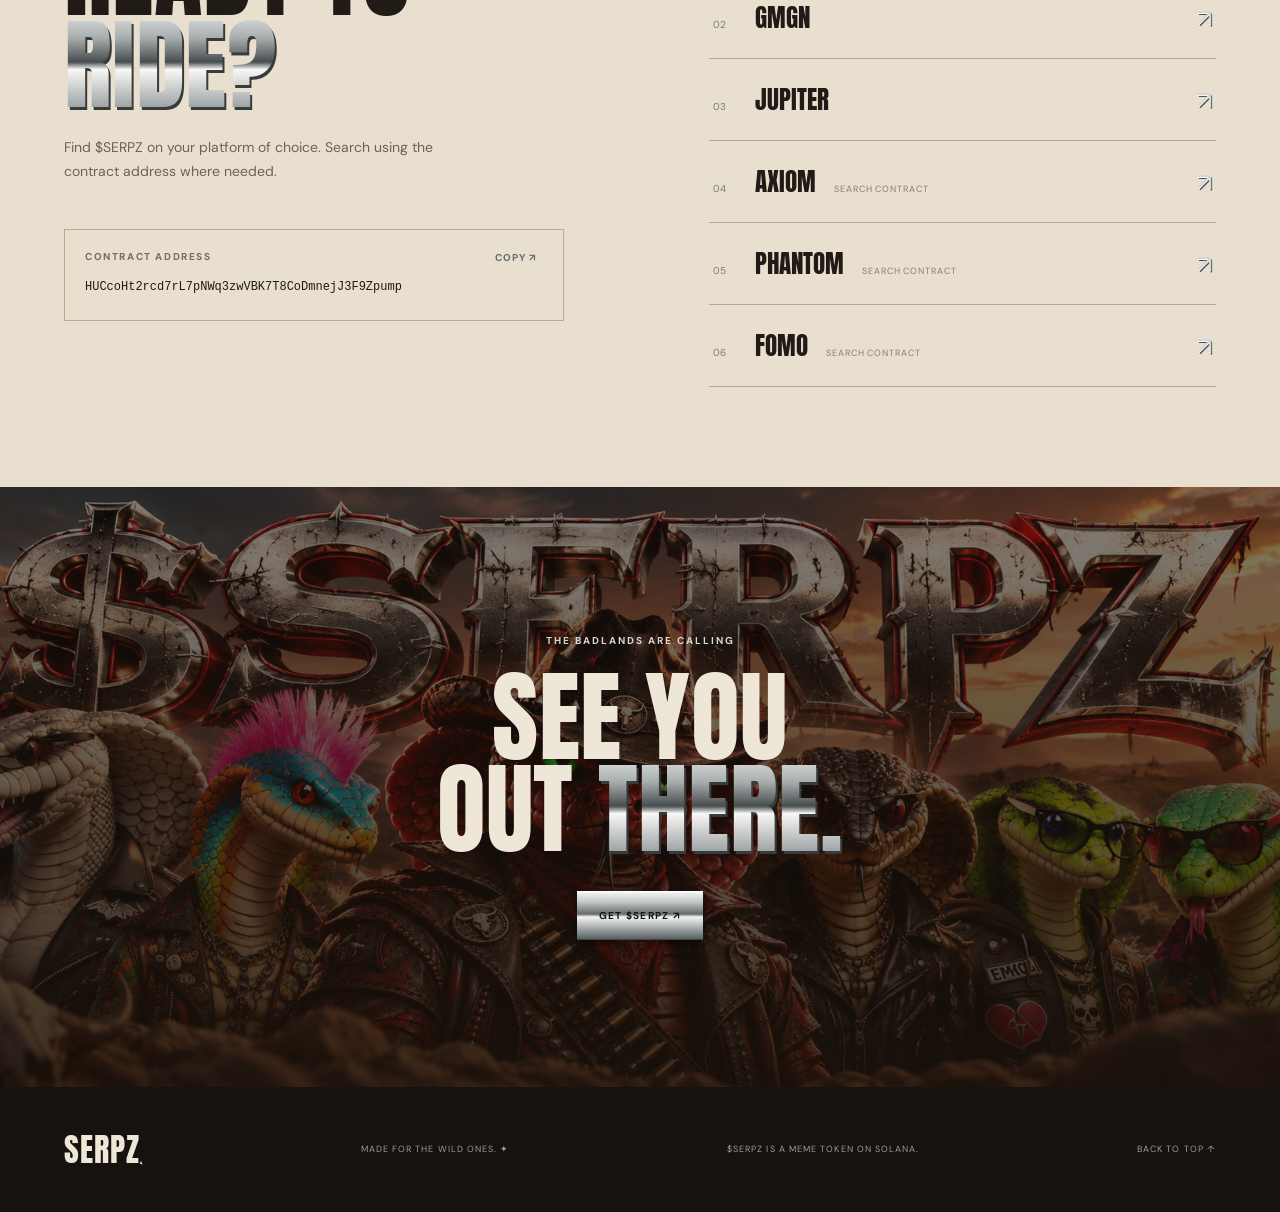
==== commit 03750808: "Add SERPZ token launchpad" ====
--- a/index.html
+++ b/index.html
@@ -1,6 +1,6 @@
 <!doctype html><html lang="en"><head><meta charset="utf-8"><meta name="viewport" content="width=device-width,initial-scale=1"><meta name="theme-color" content="#16120f"><meta name="description" content="Enter the world of $SERPZ on Solana."><title>SERPZ — Enter the Badlands</title><link rel="preconnect" href="https://fonts.googleapis.com"><link rel="preconnect" href="https://fonts.gstatic.com" crossorigin><link href="https://fonts.googleapis.com/css2?family=Anton&family=Cinzel:wght@700;900&family=DM+Sans:wght@400;500;600;700&family=Special+Elite&display=swap" rel="stylesheet"><link rel="stylesheet" href="style.css"></head><body>
-<header class="nav"><a href="#top" class="brand"><span class="brand-mark chrome">S</span> <span class="chrome">SERPZ<span class="brand-dot">.</span></span></a><nav aria-label="Main navigation"><a href="#world">THE WORLD</a><a href="#gang">THE GANG</a><a href="#chart">THE CHART</a></nav><a class="nav-cta" href="#trade">GET $SERPZ <span>↗</span></a></header>
-<main id="top"><section class="hero"><div class="hero-image" data-parallax="0.18"></div><div class="hero-shade"></div><div class="hero-content"><div class="eyebrow"><span class="live-dot"></span> A SOLANA ORIGINAL <span class="slash">//</span> EST. IN THE BADLANDS</div><h1 class="chrome-heading"><span class="chrome">$SERPZ</span><br><span class="chrome">RUNS WILD.</span></h1><p>Out here, the snakes run the show.<br>Welcome to the world of $SERPZ.</p><div class="hero-actions"><a class="button primary" href="#trade">JOIN THE GANG <span>↗</span></a><a class="button ghost" href="https://x.com/Serpentzclub?s=20" target="_blank" rel="noopener noreferrer"><span class="play">𝕏</span> $SERPZ ON X.COM</a></div></div><div class="hero-bottom"><span>SCROLL TO ENTER <b>↓</b></span><span>01 / THE BADLANDS</span><span>BUILT ON SOLANA ✦</span></div></section>
+<header class="nav"><a href="#top" class="brand"><span class="brand-mark chrome">S</span> <span class="chrome">SERPZ<span class="brand-dot">.</span></span></a><nav aria-label="Main navigation"><a href="#world">THE WORLD</a><a href="#gang">THE GANG</a><a href="#chart">THE CHART</a><a href="launchpad.html">LAUNCHPAD</a></nav><a class="nav-cta" href="#trade">GET $SERPZ <span>↗</span></a></header>
+<main id="top"><section class="hero"><div class="hero-image" data-parallax="0.18"></div><div class="hero-shade"></div><div class="hero-content"><div class="eyebrow"><span class="live-dot"></span> A SOLANA ORIGINAL <span class="slash">//</span> EST. IN THE BADLANDS</div><h1 class="chrome-heading"><span class="chrome">$SERPZ</span><br><span class="chrome">RUNS WILD.</span></h1><p>Out here, the snakes run the show.<br>Welcome to the world of $SERPZ.</p><div class="hero-actions"><a class="button primary" href="#trade">JOIN THE GANG <span>↗</span></a><a class="button ghost" href="launchpad.html">CREATE A TOKEN ↗</a><a class="button ghost" href="https://x.com/Serpentzclub?s=20" target="_blank" rel="noopener noreferrer"><span class="play">𝕏</span> $SERPZ ON X.COM</a></div></div><div class="hero-bottom"><span>SCROLL TO ENTER <b>↓</b></span><span>01 / THE BADLANDS</span><span>BUILT ON SOLANA ✦</span></div></section>
 <div class="wire" aria-hidden="true"></div><div class="ticker" aria-hidden="true"><div>THE BADLANDS ARE CALLING <i>✦</i> $SERPZ ON SOLANA <i>✦</i> RUN WITH THE GANG <i>✦</i> THE BADLANDS ARE CALLING <i>✦</i> $SERPZ ON SOLANA <i>✦</i> RUN WITH THE GANG <i>✦</i></div></div>
 <section class="intro section" id="world"><div class="section-kicker"><span>01 / WELCOME TO THE BADLANDS</span><span>NO RULES. JUST SCALES.</span></div><div class="intro-grid"><div><h2>NOT YOUR<br>AVERAGE <span>SNAKES.</span></h2></div><div class="intro-copy"><div class="asterisk">✺</div><p>Somewhere beyond the last stop, a different kind of legend is taking shape.</p><p class="muted">A crew of misfits, outlaws and troublemakers. One dusty frontier. One token bringing the whole gang together. This is $SERPZ country.</p><a class="text-link" href="#gang">MEET THE GANG <span>↘</span></a></div></div><div class="world-frame reveal"><img src="assets/gang.png" alt="The SERPZ gang assembled in the desert at sunset"><div class="frame-label"><span>THE WHOLE DAMN CREW</span><span>✦ THE BADLANDS, SOLANA</span></div></div></section>
 <section class="gang section" id="gang"><div class="section-kicker"><span>02 / THE USUAL SUSPECTS</span><span>MEET YOUR NEW FAVORITE OUTLAWS</span></div><div class="section-title"><div><p class="overline">THE FACES BEHIND THE FANGS</p><h2 class="chrome-heading"><span class="chrome">ROLL WITH</span><br><span class="chrome">THE GANG.</span></h2></div><p>Every good story needs a few bad characters. Around here, they all bite.</p></div><div class="gang-toolbar"><span>MEET THE CREW <span class="gang-hint"> / SELECT A CARD FOR THE BIO</span></span><div class="gang-controls"><button type="button" id="gang-prev" aria-label="Scroll gang left">←</button><button type="button" id="gang-next" aria-label="Scroll gang right">→</button></div></div><div class="cards" id="gang-cards" tabindex="0" aria-label="Gang character cards"><button type="button" class="character character-button" data-name="THE OUTLAW" data-role="THE LEADER" data-bio="The Outlaw rides at the front of the crew, bringing sharp instincts and a steady gaze to every dusty showdown. Where the trail leads next, the gang follows." data-image="assets/sheriff.png" data-alt="Red cobra outlaw in a black cowboy hat"><span class="portrait"><img src="assets/sheriff.png" alt="Red cobra outlaw in a black cowboy hat" loading="lazy"><span>01 / THE LEADER</span></span><span class="card-bottom"><span><small>THE ONE WHO CALLS THE SHOTS</small><strong>THE OUTLAW</strong></span><span aria-hidden="true">↗</span></span></button><button type="button" class="character character-button" data-name="THE COBRA" data-role="THE ENFORCER" data-bio="Quiet, composed, and dressed for trouble, the Cobra keeps watch when the badlands get rowdy. Those shades hide a stare that never misses a thing." data-image="assets/outlaw.jpg" data-alt="Dark cobra in sunglasses and a studded jacket"><span class="portrait"><img src="assets/outlaw.jpg" alt="Dark cobra in sunglasses and a studded jacket" loading="lazy"><span>02 / THE ENFORCER</span></span><span class="card-bottom"><span><small>COOL HEAD. COLD BLOOD.</small><strong>THE COBRA</strong></span><span aria-hidden="true">↗</span></span></button><button type="button" class="character character-button" data-name="THE BRAWLER" data-role="THE MUSCLE" data-bio="Big presence, bigger loyalty. The Brawler stands with the crew through every twist in the trail and makes sure nobody gets left behind." data-image="assets/IMG_2724.AVIF" data-alt="White cobra in a skull-patched vest"><span class="portrait"><img src="assets/IMG_2724.AVIF" alt="White cobra in a skull-patched vest" loading="lazy"><span>03 / THE MUSCLE</span></span><span class="card-bottom"><span><small>BUILT FOR THE BADLANDS</small><strong>THE BRAWLER</strong></span><span aria-hidden="true">↗</span></span></button><button type="button" class="character character-button" data-name="THE PUNK" data-role="THE WILD CARD" data-bio="The Punk brings noise, color, and a little chaos wherever the gang rolls. Rules were made to be bent, preferably with the music turned all the way up." data-image="assets/IMG_2741.AVIF" data-alt="Colorful cobra with a pink mohawk"><span class="portrait"><img src="assets/IMG_2741.AVIF" alt="Colorful cobra with a pink mohawk" loading="lazy"><span>04 / THE WILD CARD</span></span><span class="card-bottom"><span><small>LOUD COLORS. LOUDER ATTITUDE.</small><strong>THE PUNK</strong></span><span aria-hidden="true">↗</span></span></button><button type="button" class="character character-button" data-name="THE SHOWSTOPPER" data-role="THE LIFE OF THE PARTY" data-bio="With a sharp jacket and a grin to match, the Showstopper knows how to turn an ordinary stop into a story worth telling." data-image="assets/IMG_2737.AVIF" data-alt="Green cobra in sunglasses and a colorful jacket"><span class="portrait"><img src="assets/IMG_2737.AVIF" alt="Green cobra in sunglasses and a colorful jacket" loading="lazy"><span>05 / THE LIFE OF THE PARTY</span></span><span class="card-bottom"><span><small>ALWAYS MAKES AN ENTRANCE</small><strong>THE SHOWSTOPPER</strong></span><span aria-hidden="true">↗</span></span></button><button type="button" class="character character-button" data-name="THE LOOKOUT" data-role="THE OBSERVER" data-bio="The Lookout spots the details everyone else misses. Behind those glasses is a quick mind, a cool nerve, and a soft spot for the whole crew." data-image="assets/IMG_2738.AVIF" data-alt="Green cobra with glasses and a black jacket"><span class="portrait"><img src="assets/IMG_2738.AVIF" alt="Green cobra with glasses and a black jacket" loading="lazy"><span>06 / THE OBSERVER</span></span><span class="card-bottom"><span><small>EYES ON THE HORIZON</small><strong>THE LOOKOUT</strong></span><span aria-hidden="true">↗</span></span></button><button type="button" class="character character-button" data-name="THE REBEL" data-role="THE ROAD WARRIOR" data-bio="The Rebel brings a fearless grin and a leather-clad attitude to the crew. Always ready for the open road, this cobra rides wherever the gang needs backup." data-image="assets/IMG_2740.AVIF" data-alt="White cobra with sunglasses and a skull-patched leather jacket"><span class="portrait"><img src="assets/IMG_2740.AVIF" alt="White cobra with sunglasses and a skull-patched leather jacket" loading="lazy"><span>07 / THE ROAD WARRIOR</span></span><span class="card-bottom"><span><small>ALL FANGS. NO FEAR.</small><strong>THE REBEL</strong></span><span aria-hidden="true">↗</span></span></button></div><dialog id="character-dialog" aria-labelledby="bio-name"><button type="button" class="bio-close" aria-label="Close character bio">×</button><div class="bio-layout"><img id="bio-image" alt=""><div class="bio-copy"><p class="overline" id="bio-role"></p><h3 id="bio-name"></h3><p id="bio-text"></p><span class="bio-stamp">✦ &nbsp; A MEMBER OF THE SERPZ GANG</span></div></div></dialog></section>
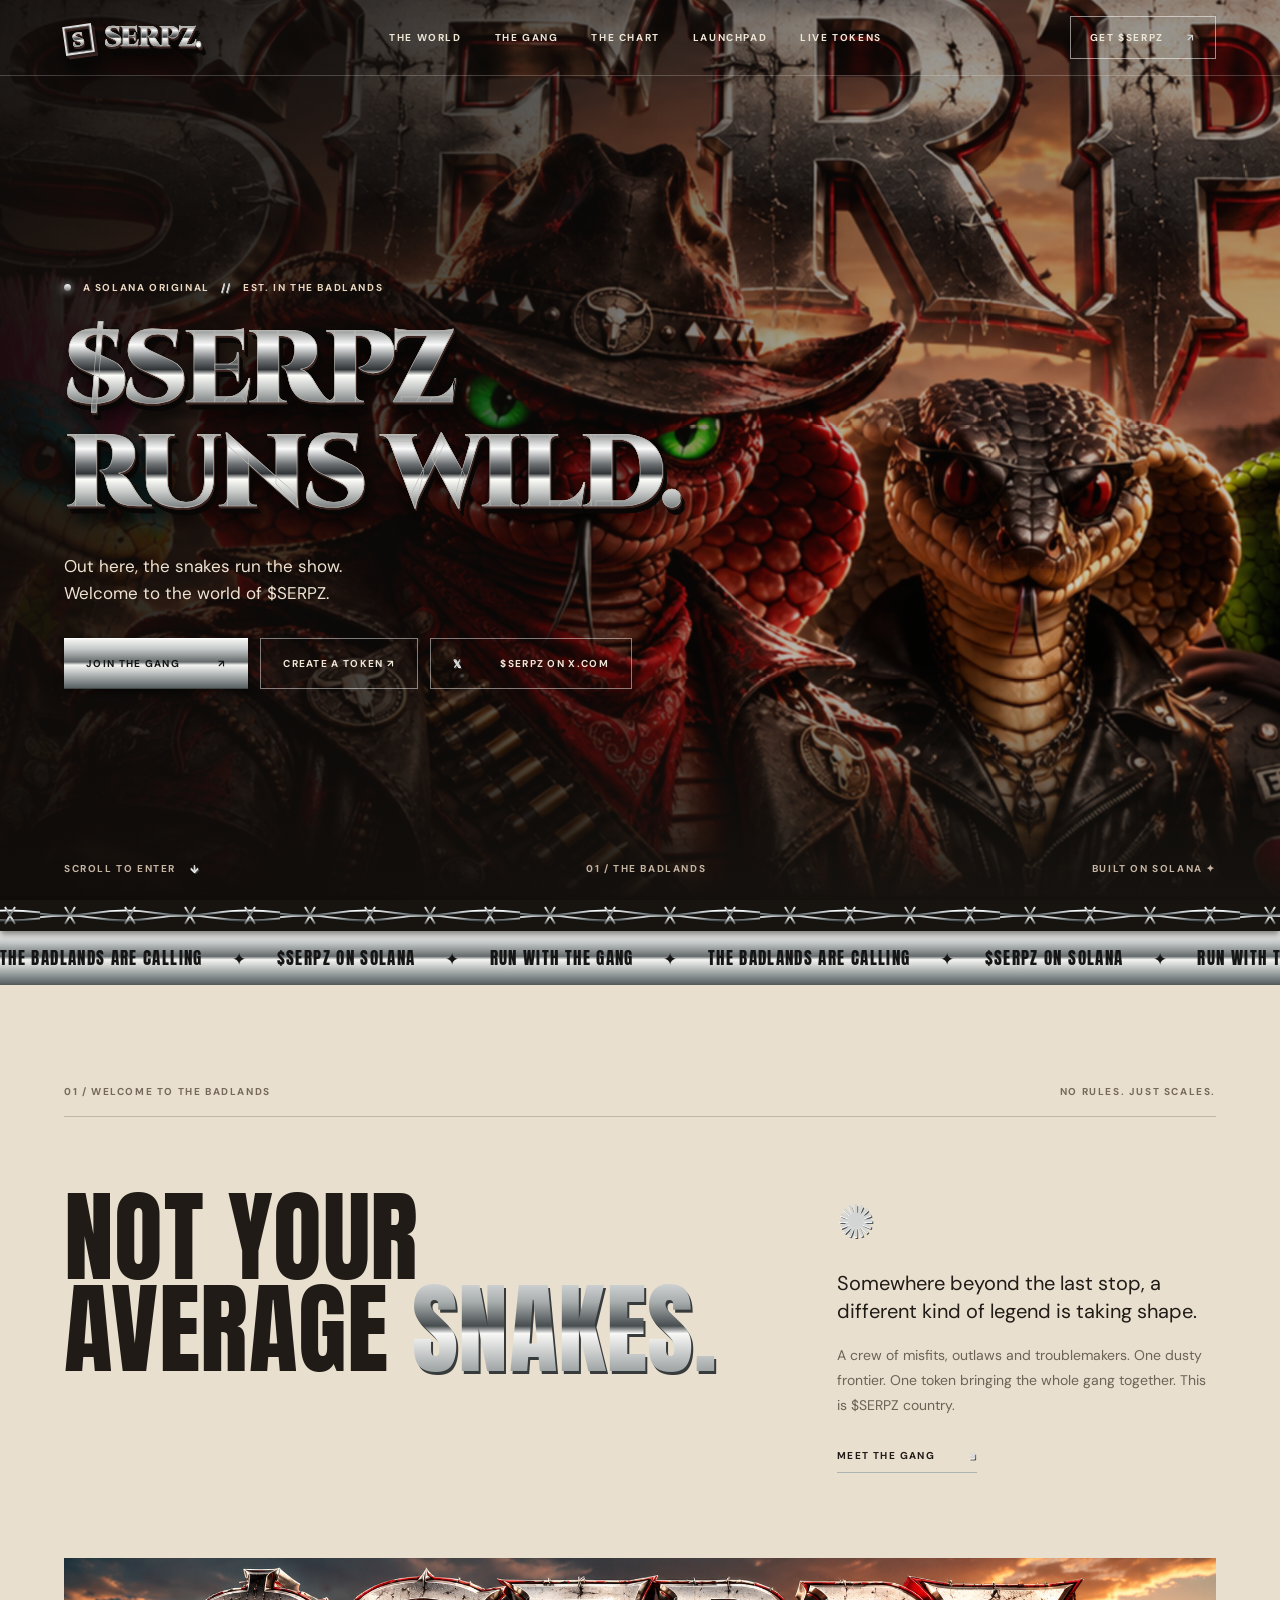
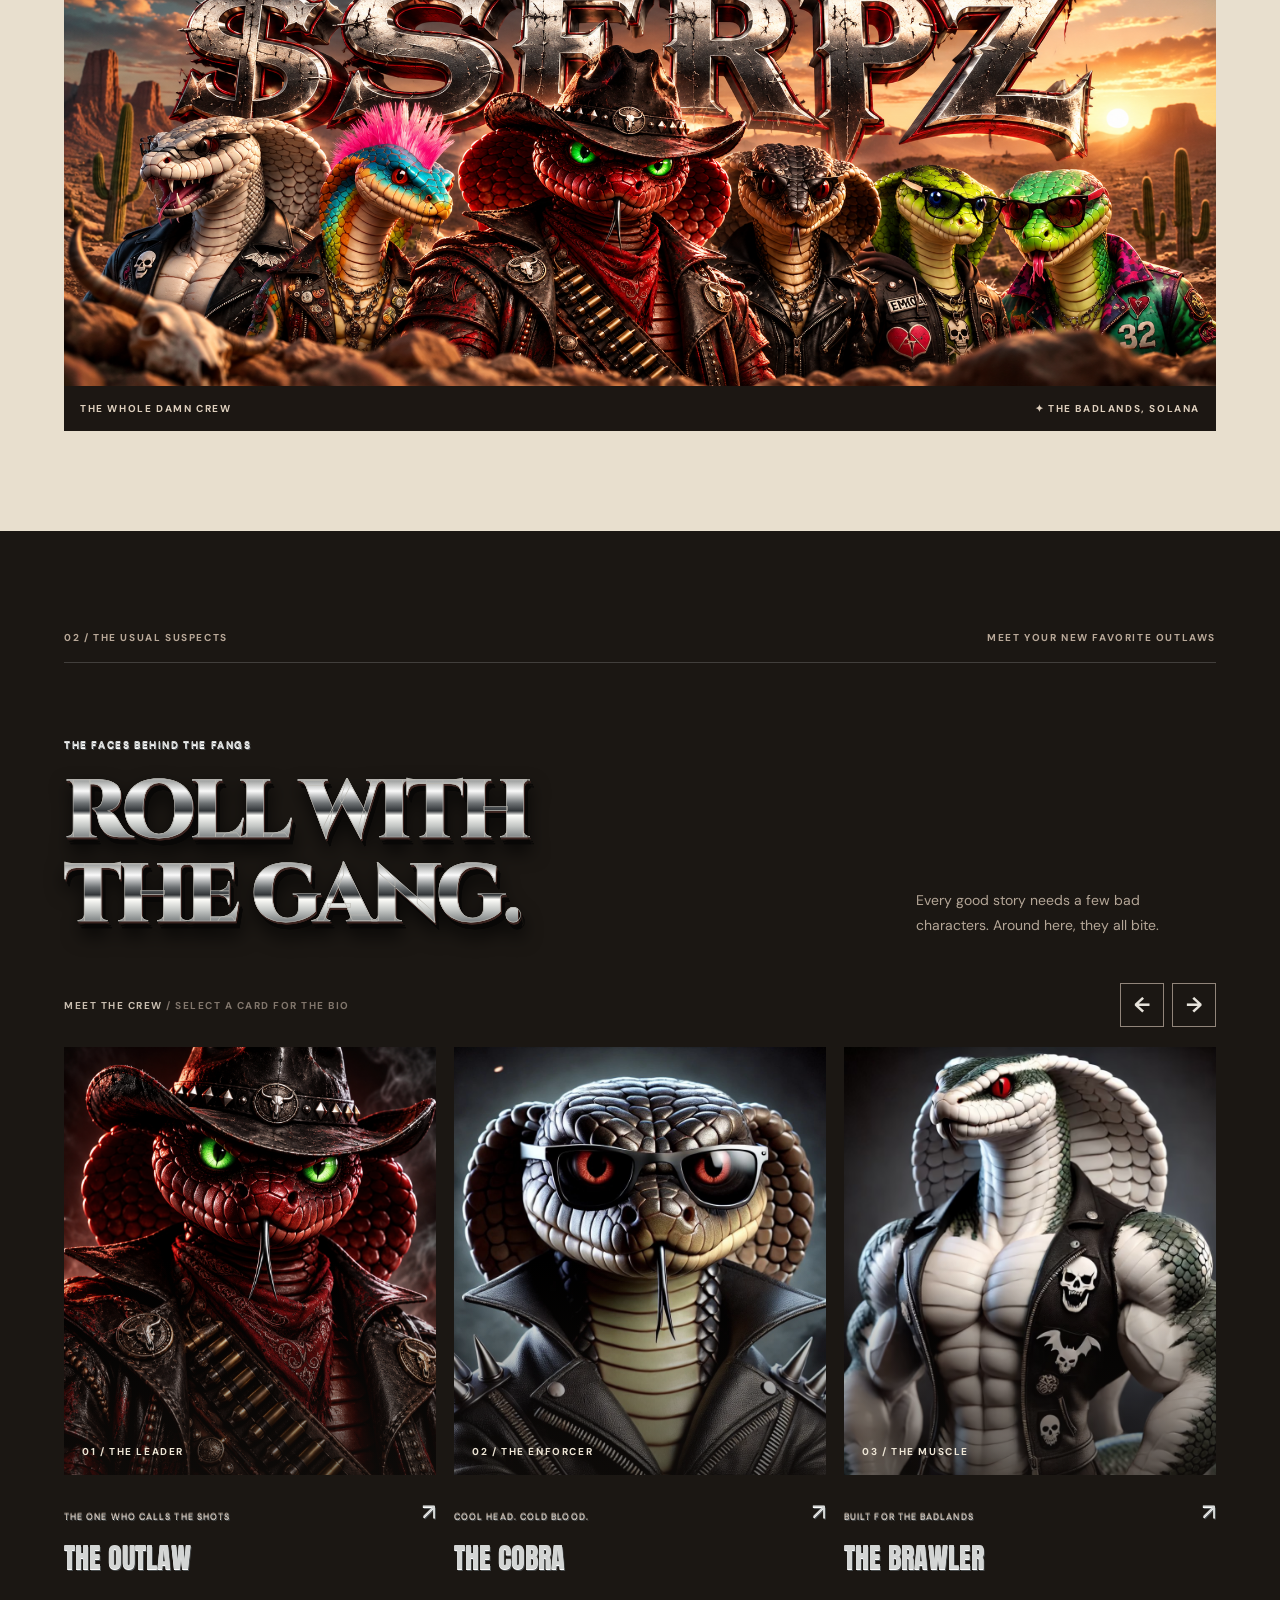
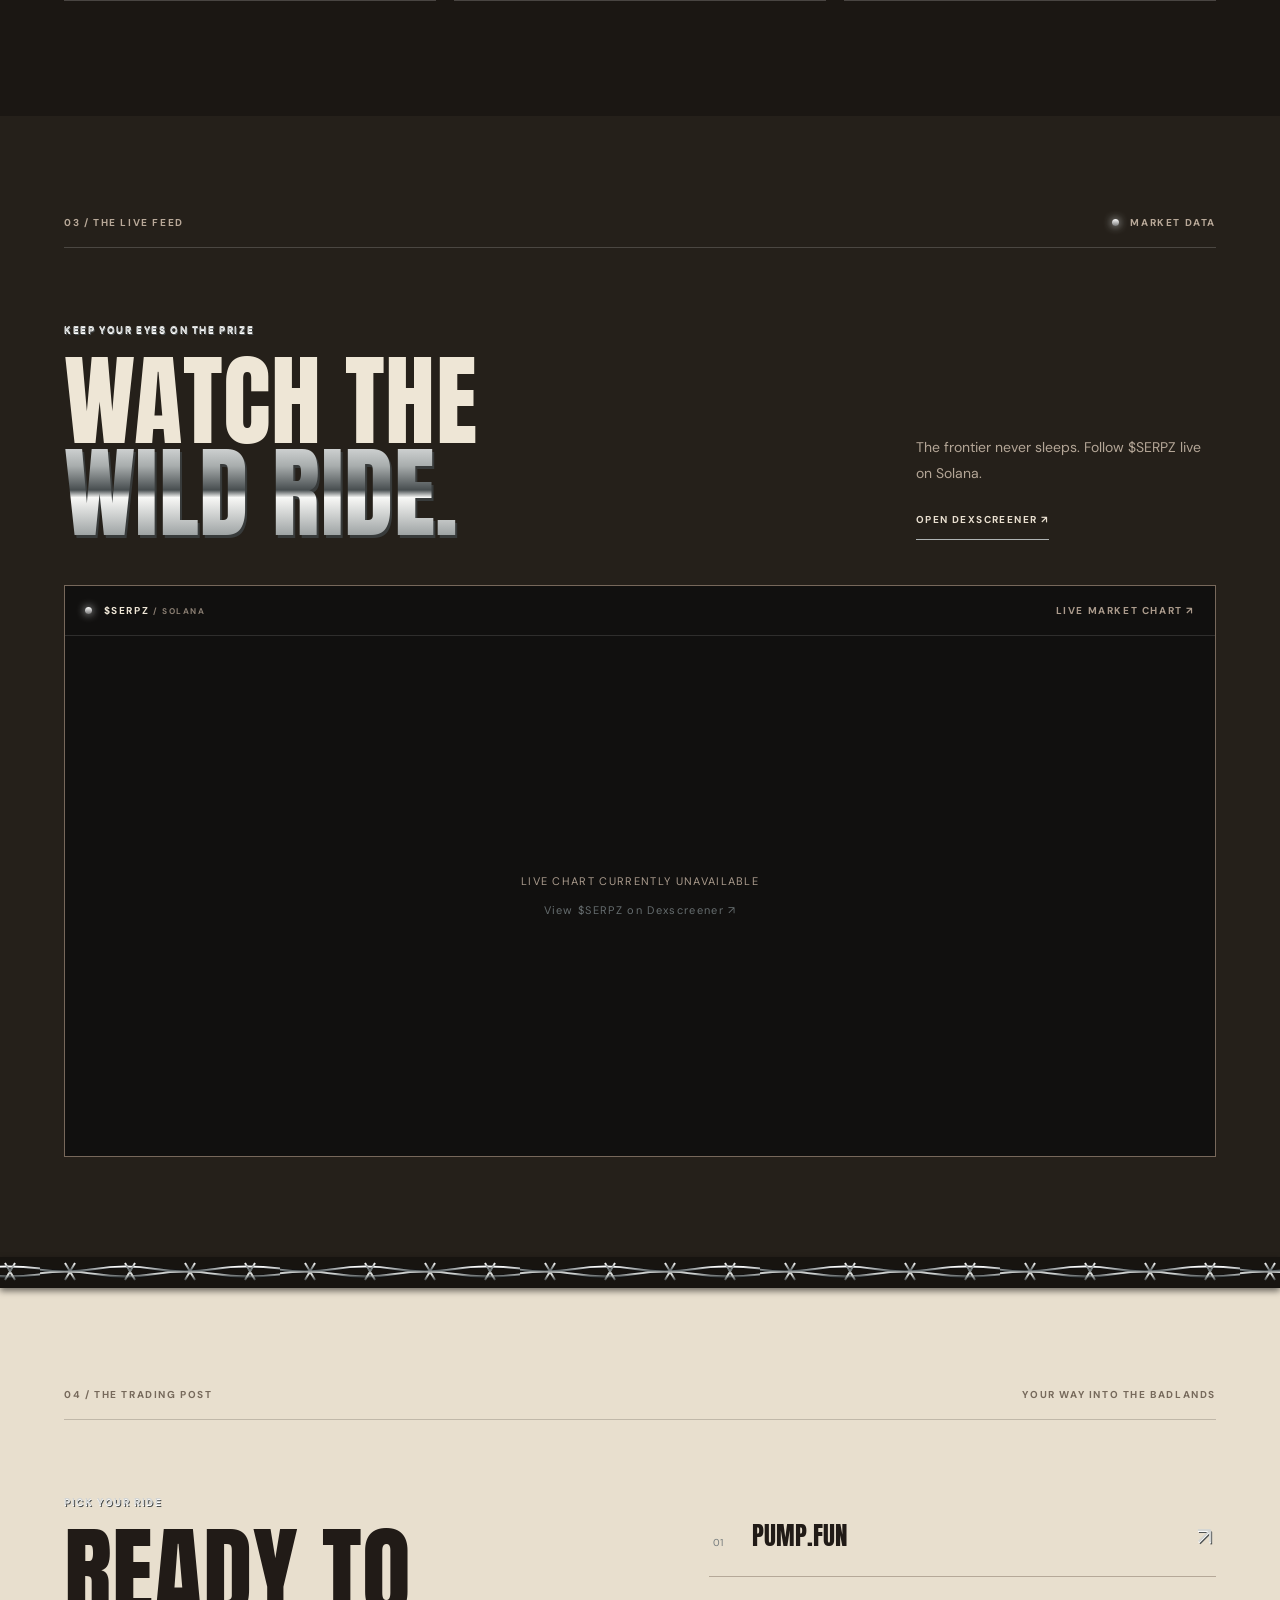
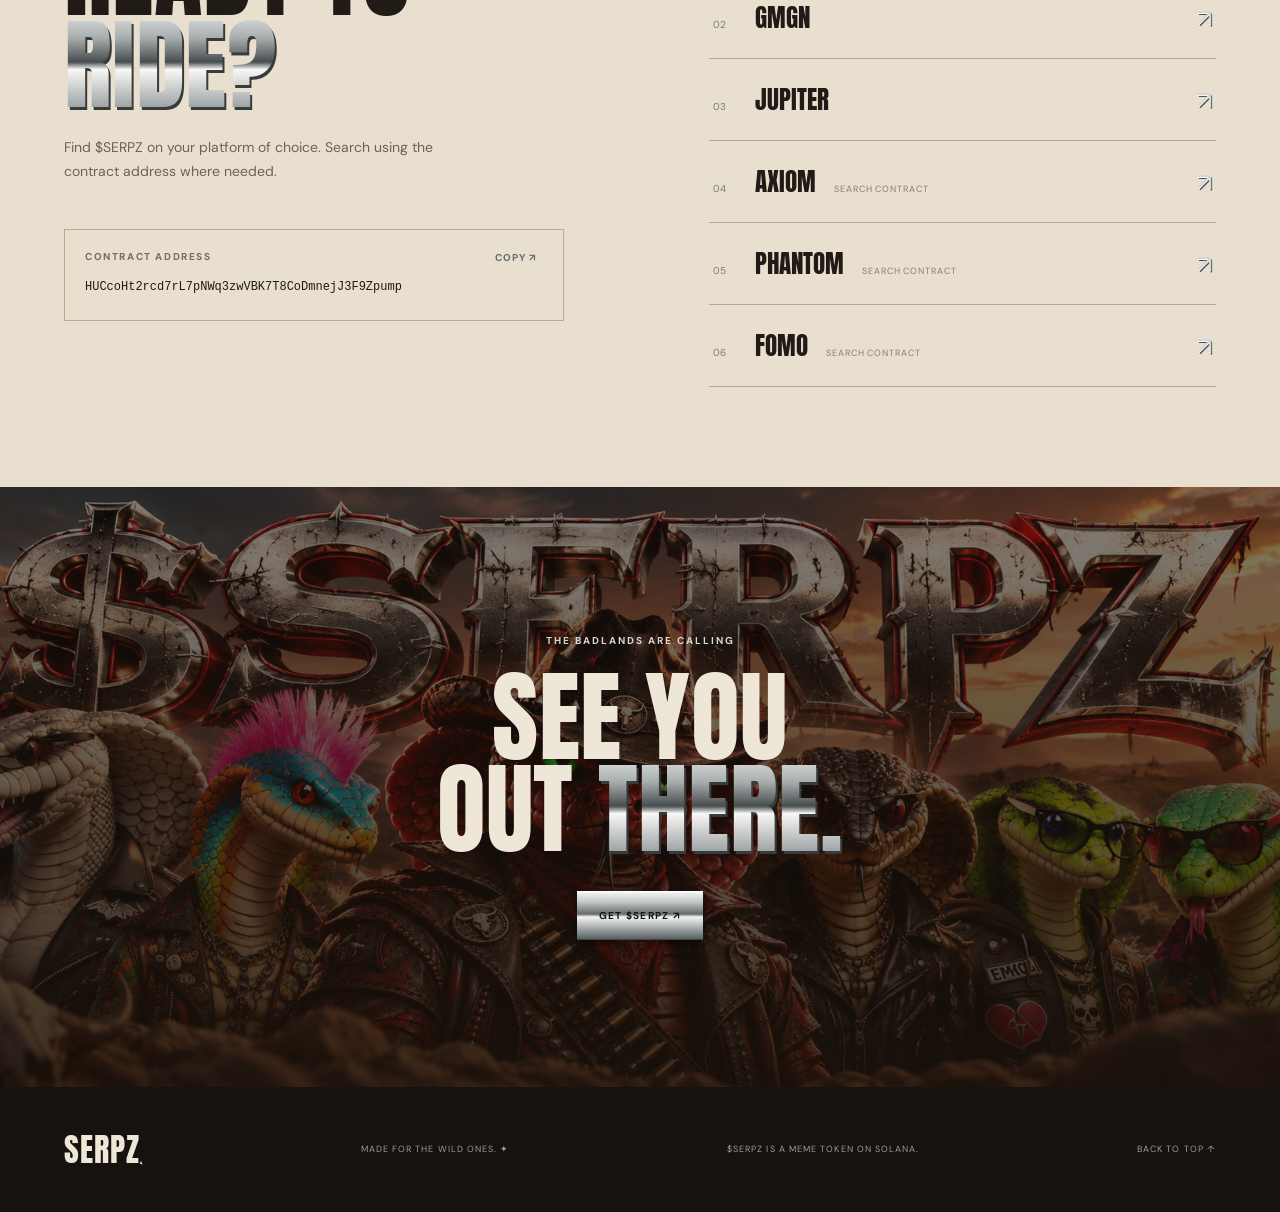
==== commit 6c86af0c: "Add live token directory and market pages" ====
--- a/index.html
+++ b/index.html
@@ -1,5 +1,5 @@
 <!doctype html><html lang="en"><head><meta charset="utf-8"><meta name="viewport" content="width=device-width,initial-scale=1"><meta name="theme-color" content="#16120f"><meta name="description" content="Enter the world of $SERPZ on Solana."><title>SERPZ — Enter the Badlands</title><link rel="preconnect" href="https://fonts.googleapis.com"><link rel="preconnect" href="https://fonts.gstatic.com" crossorigin><link href="https://fonts.googleapis.com/css2?family=Anton&family=Cinzel:wght@700;900&family=DM+Sans:wght@400;500;600;700&family=Special+Elite&display=swap" rel="stylesheet"><link rel="stylesheet" href="style.css"></head><body>
-<header class="nav"><a href="#top" class="brand"><span class="brand-mark chrome">S</span> <span class="chrome">SERPZ<span class="brand-dot">.</span></span></a><nav aria-label="Main navigation"><a href="#world">THE WORLD</a><a href="#gang">THE GANG</a><a href="#chart">THE CHART</a><a href="launchpad.html">LAUNCHPAD</a></nav><a class="nav-cta" href="#trade">GET $SERPZ <span>↗</span></a></header>
+<header class="nav"><a href="#top" class="brand"><span class="brand-mark chrome">S</span> <span class="chrome">SERPZ<span class="brand-dot">.</span></span></a><nav aria-label="Main navigation"><a href="#world">THE WORLD</a><a href="#gang">THE GANG</a><a href="#chart">THE CHART</a><a href="launchpad.html">LAUNCHPAD</a><a href="tokens.html">LIVE TOKENS</a></nav><a class="nav-cta" href="#trade">GET $SERPZ <span>↗</span></a></header>
 <main id="top"><section class="hero"><div class="hero-image" data-parallax="0.18"></div><div class="hero-shade"></div><div class="hero-content"><div class="eyebrow"><span class="live-dot"></span> A SOLANA ORIGINAL <span class="slash">//</span> EST. IN THE BADLANDS</div><h1 class="chrome-heading"><span class="chrome">$SERPZ</span><br><span class="chrome">RUNS WILD.</span></h1><p>Out here, the snakes run the show.<br>Welcome to the world of $SERPZ.</p><div class="hero-actions"><a class="button primary" href="#trade">JOIN THE GANG <span>↗</span></a><a class="button ghost" href="launchpad.html">CREATE A TOKEN ↗</a><a class="button ghost" href="https://x.com/Serpentzclub?s=20" target="_blank" rel="noopener noreferrer"><span class="play">𝕏</span> $SERPZ ON X.COM</a></div></div><div class="hero-bottom"><span>SCROLL TO ENTER <b>↓</b></span><span>01 / THE BADLANDS</span><span>BUILT ON SOLANA ✦</span></div></section>
 <div class="wire" aria-hidden="true"></div><div class="ticker" aria-hidden="true"><div>THE BADLANDS ARE CALLING <i>✦</i> $SERPZ ON SOLANA <i>✦</i> RUN WITH THE GANG <i>✦</i> THE BADLANDS ARE CALLING <i>✦</i> $SERPZ ON SOLANA <i>✦</i> RUN WITH THE GANG <i>✦</i></div></div>
 <section class="intro section" id="world"><div class="section-kicker"><span>01 / WELCOME TO THE BADLANDS</span><span>NO RULES. JUST SCALES.</span></div><div class="intro-grid"><div><h2>NOT YOUR<br>AVERAGE <span>SNAKES.</span></h2></div><div class="intro-copy"><div class="asterisk">✺</div><p>Somewhere beyond the last stop, a different kind of legend is taking shape.</p><p class="muted">A crew of misfits, outlaws and troublemakers. One dusty frontier. One token bringing the whole gang together. This is $SERPZ country.</p><a class="text-link" href="#gang">MEET THE GANG <span>↘</span></a></div></div><div class="world-frame reveal"><img src="assets/gang.png" alt="The SERPZ gang assembled in the desert at sunset"><div class="frame-label"><span>THE WHOLE DAMN CREW</span><span>✦ THE BADLANDS, SOLANA</span></div></div></section>
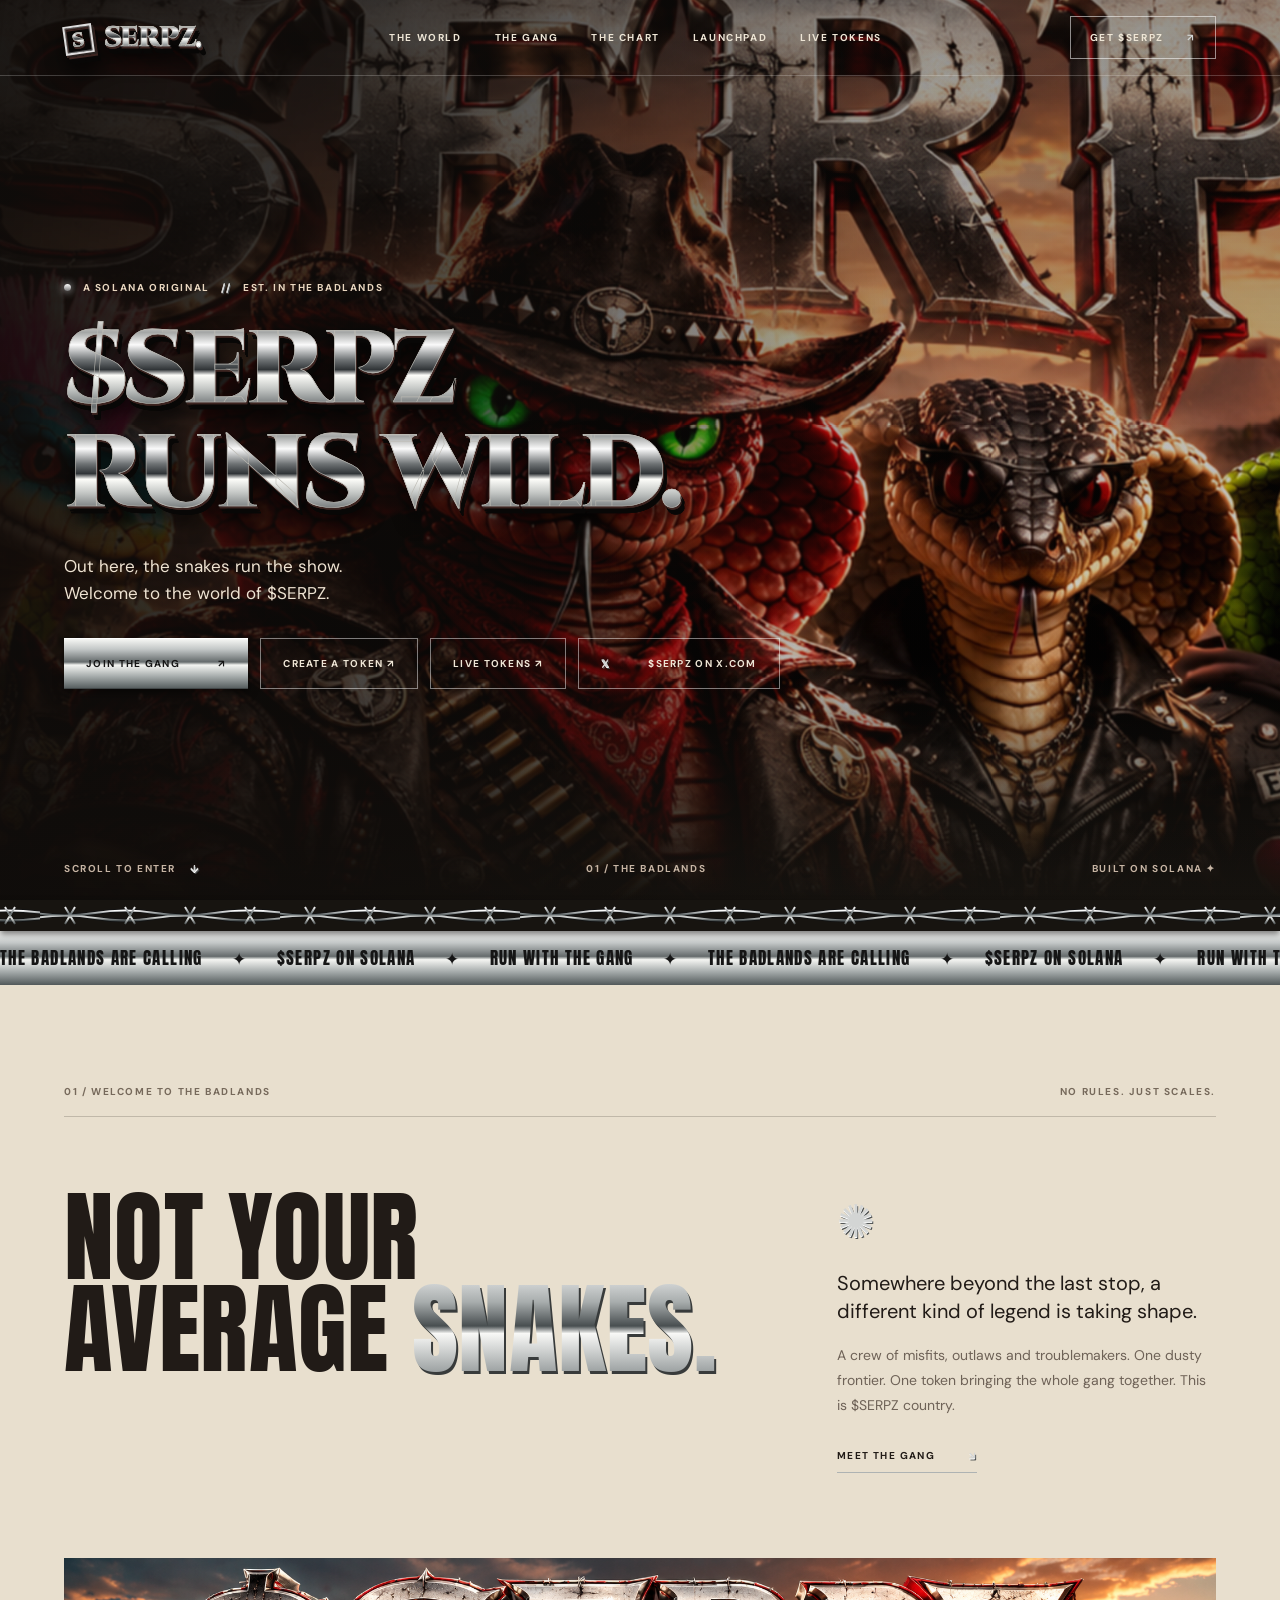
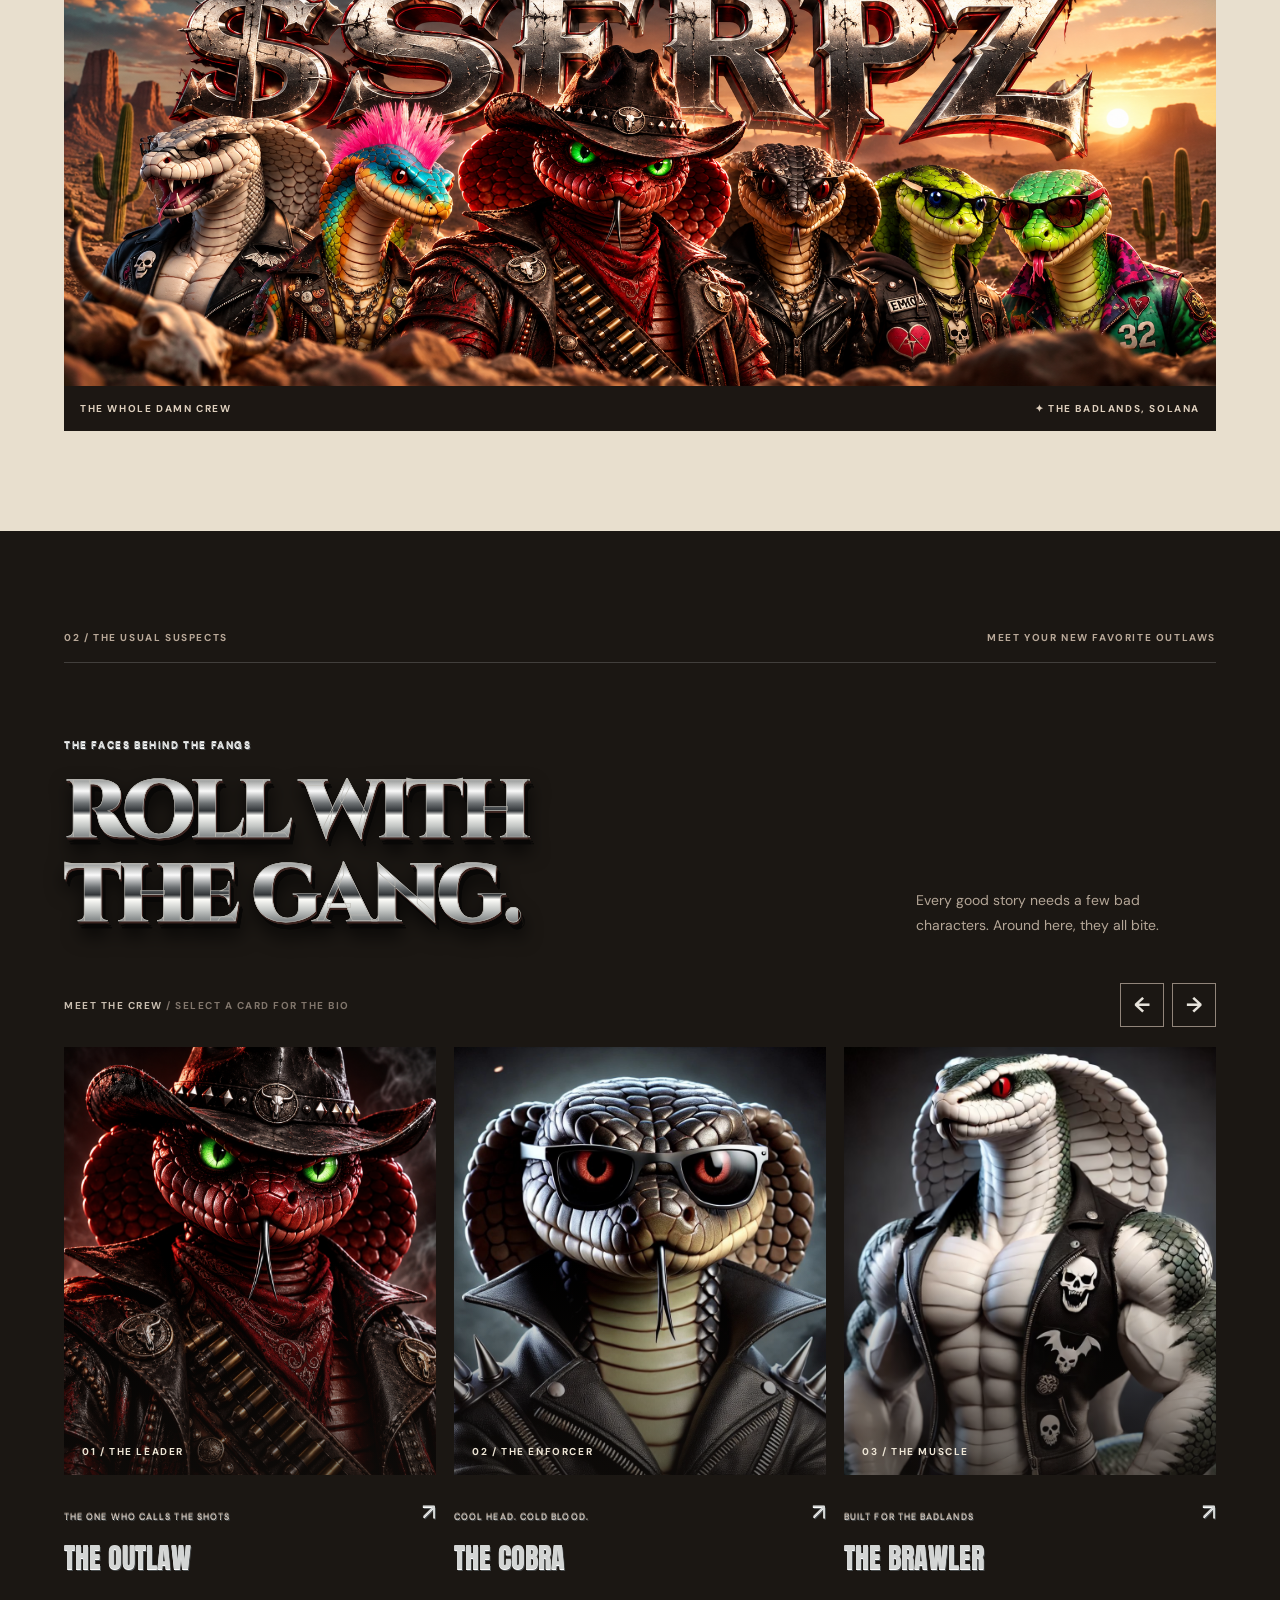
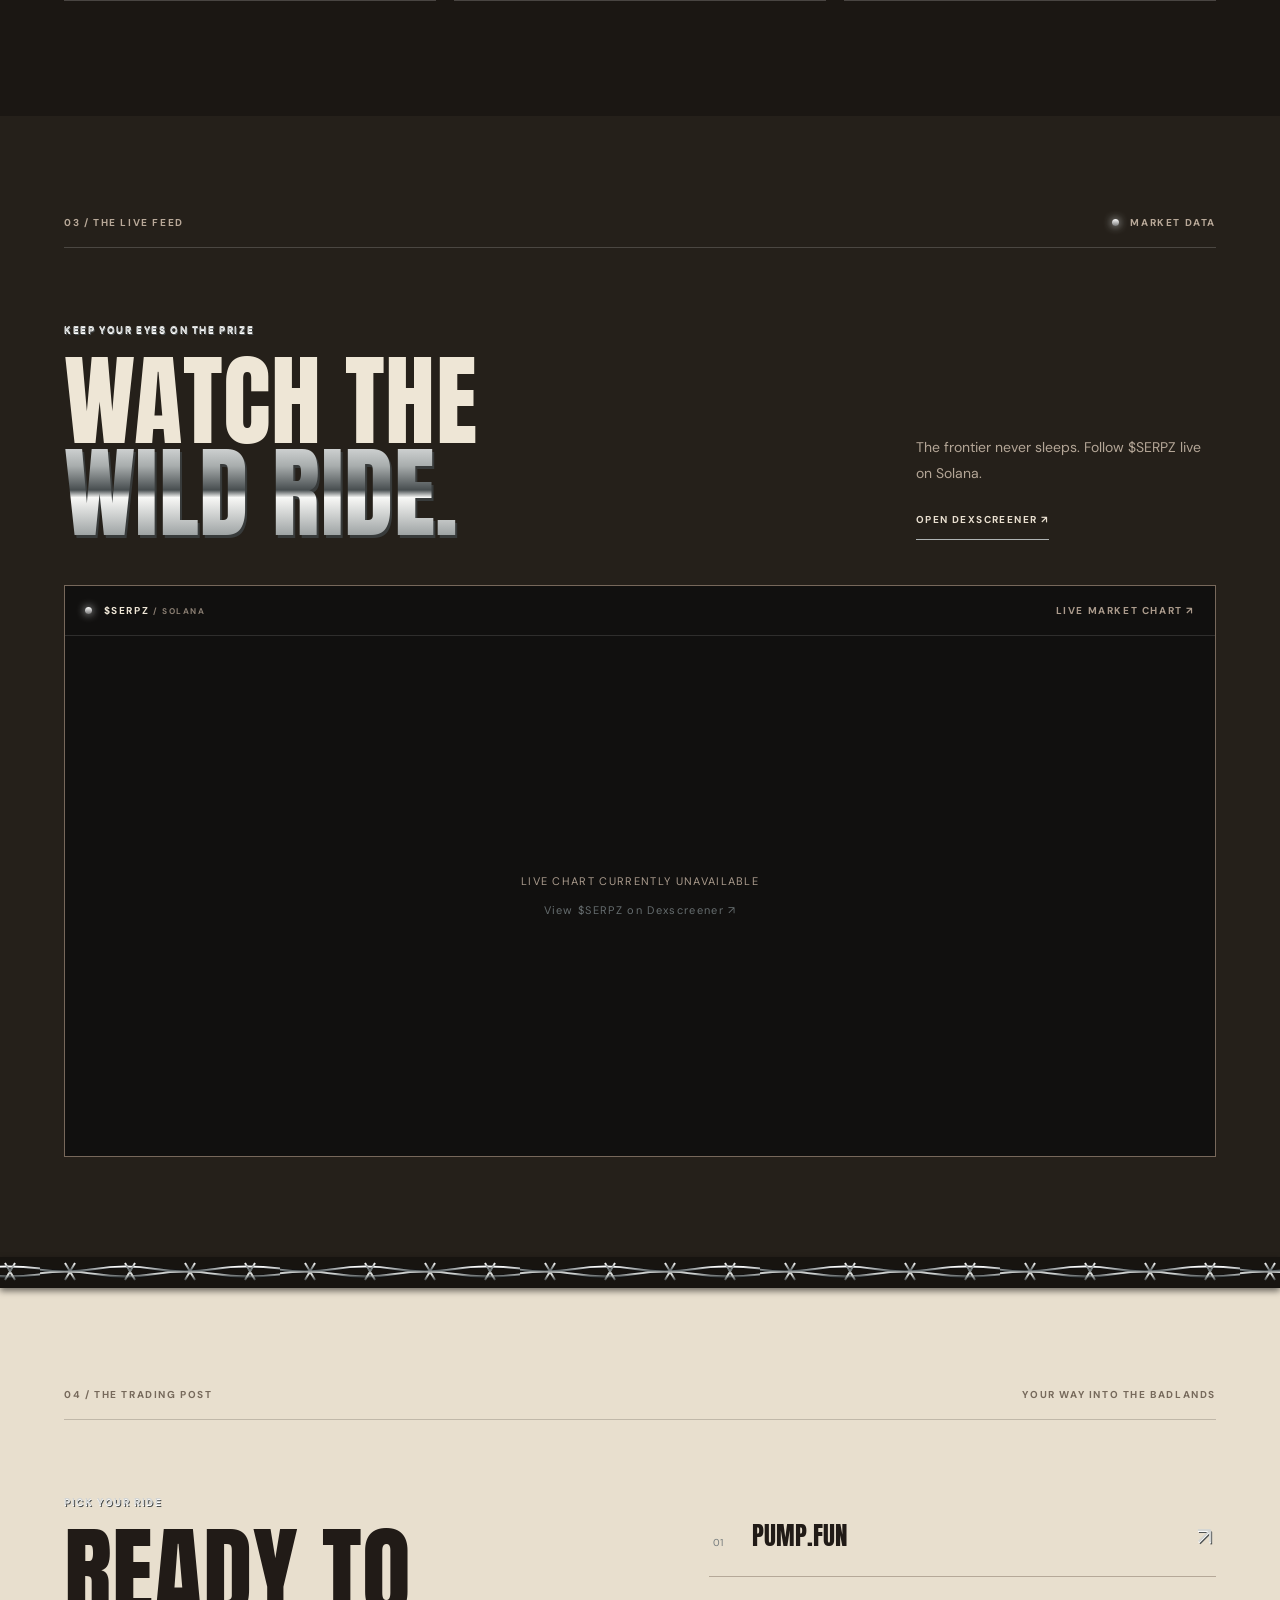
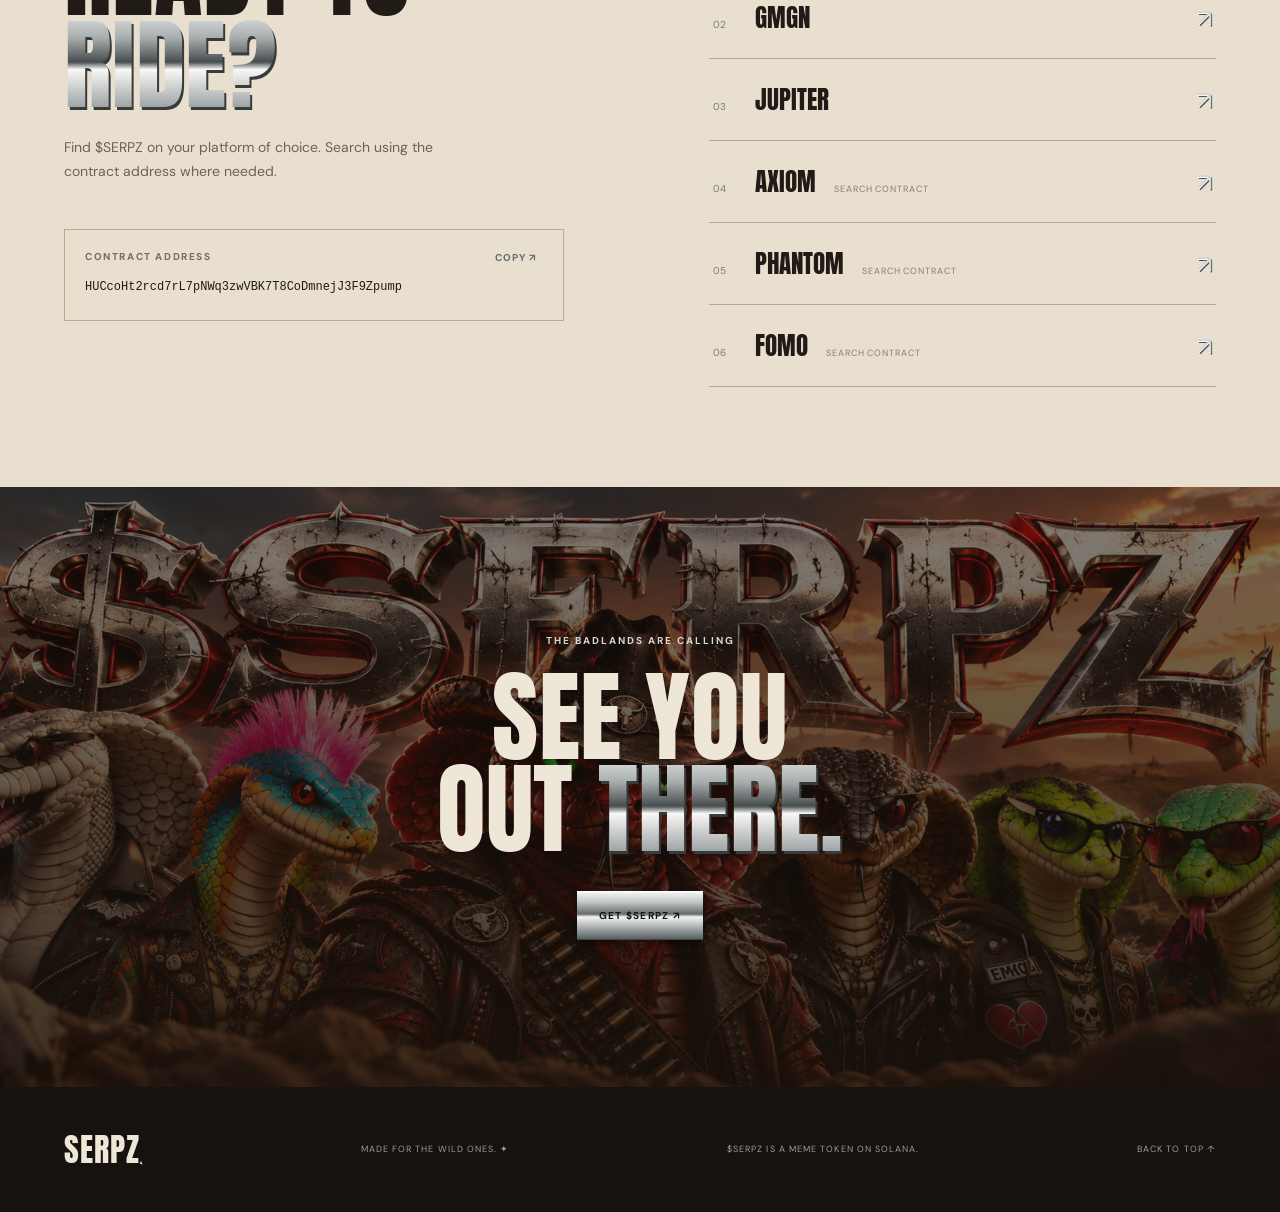
==== commit b6f5845b: "Add live tokens button to home page" ====
--- a/index.html
+++ b/index.html
@@ -1,6 +1,6 @@
 <!doctype html><html lang="en"><head><meta charset="utf-8"><meta name="viewport" content="width=device-width,initial-scale=1"><meta name="theme-color" content="#16120f"><meta name="description" content="Enter the world of $SERPZ on Solana."><title>SERPZ — Enter the Badlands</title><link rel="preconnect" href="https://fonts.googleapis.com"><link rel="preconnect" href="https://fonts.gstatic.com" crossorigin><link href="https://fonts.googleapis.com/css2?family=Anton&family=Cinzel:wght@700;900&family=DM+Sans:wght@400;500;600;700&family=Special+Elite&display=swap" rel="stylesheet"><link rel="stylesheet" href="style.css"></head><body>
 <header class="nav"><a href="#top" class="brand"><span class="brand-mark chrome">S</span> <span class="chrome">SERPZ<span class="brand-dot">.</span></span></a><nav aria-label="Main navigation"><a href="#world">THE WORLD</a><a href="#gang">THE GANG</a><a href="#chart">THE CHART</a><a href="launchpad.html">LAUNCHPAD</a><a href="tokens.html">LIVE TOKENS</a></nav><a class="nav-cta" href="#trade">GET $SERPZ <span>↗</span></a></header>
-<main id="top"><section class="hero"><div class="hero-image" data-parallax="0.18"></div><div class="hero-shade"></div><div class="hero-content"><div class="eyebrow"><span class="live-dot"></span> A SOLANA ORIGINAL <span class="slash">//</span> EST. IN THE BADLANDS</div><h1 class="chrome-heading"><span class="chrome">$SERPZ</span><br><span class="chrome">RUNS WILD.</span></h1><p>Out here, the snakes run the show.<br>Welcome to the world of $SERPZ.</p><div class="hero-actions"><a class="button primary" href="#trade">JOIN THE GANG <span>↗</span></a><a class="button ghost" href="launchpad.html">CREATE A TOKEN ↗</a><a class="button ghost" href="https://x.com/Serpentzclub?s=20" target="_blank" rel="noopener noreferrer"><span class="play">𝕏</span> $SERPZ ON X.COM</a></div></div><div class="hero-bottom"><span>SCROLL TO ENTER <b>↓</b></span><span>01 / THE BADLANDS</span><span>BUILT ON SOLANA ✦</span></div></section>
+<main id="top"><section class="hero"><div class="hero-image" data-parallax="0.18"></div><div class="hero-shade"></div><div class="hero-content"><div class="eyebrow"><span class="live-dot"></span> A SOLANA ORIGINAL <span class="slash">//</span> EST. IN THE BADLANDS</div><h1 class="chrome-heading"><span class="chrome">$SERPZ</span><br><span class="chrome">RUNS WILD.</span></h1><p>Out here, the snakes run the show.<br>Welcome to the world of $SERPZ.</p><div class="hero-actions"><a class="button primary" href="#trade">JOIN THE GANG <span>↗</span></a><a class="button ghost" href="launchpad.html">CREATE A TOKEN ↗</a><a class="button ghost" href="tokens.html">LIVE TOKENS ↗</a><a class="button ghost" href="https://x.com/Serpentzclub?s=20" target="_blank" rel="noopener noreferrer"><span class="play">𝕏</span> $SERPZ ON X.COM</a></div></div><div class="hero-bottom"><span>SCROLL TO ENTER <b>↓</b></span><span>01 / THE BADLANDS</span><span>BUILT ON SOLANA ✦</span></div></section>
 <div class="wire" aria-hidden="true"></div><div class="ticker" aria-hidden="true"><div>THE BADLANDS ARE CALLING <i>✦</i> $SERPZ ON SOLANA <i>✦</i> RUN WITH THE GANG <i>✦</i> THE BADLANDS ARE CALLING <i>✦</i> $SERPZ ON SOLANA <i>✦</i> RUN WITH THE GANG <i>✦</i></div></div>
 <section class="intro section" id="world"><div class="section-kicker"><span>01 / WELCOME TO THE BADLANDS</span><span>NO RULES. JUST SCALES.</span></div><div class="intro-grid"><div><h2>NOT YOUR<br>AVERAGE <span>SNAKES.</span></h2></div><div class="intro-copy"><div class="asterisk">✺</div><p>Somewhere beyond the last stop, a different kind of legend is taking shape.</p><p class="muted">A crew of misfits, outlaws and troublemakers. One dusty frontier. One token bringing the whole gang together. This is $SERPZ country.</p><a class="text-link" href="#gang">MEET THE GANG <span>↘</span></a></div></div><div class="world-frame reveal"><img src="assets/gang.png" alt="The SERPZ gang assembled in the desert at sunset"><div class="frame-label"><span>THE WHOLE DAMN CREW</span><span>✦ THE BADLANDS, SOLANA</span></div></div></section>
 <section class="gang section" id="gang"><div class="section-kicker"><span>02 / THE USUAL SUSPECTS</span><span>MEET YOUR NEW FAVORITE OUTLAWS</span></div><div class="section-title"><div><p class="overline">THE FACES BEHIND THE FANGS</p><h2 class="chrome-heading"><span class="chrome">ROLL WITH</span><br><span class="chrome">THE GANG.</span></h2></div><p>Every good story needs a few bad characters. Around here, they all bite.</p></div><div class="gang-toolbar"><span>MEET THE CREW <span class="gang-hint"> / SELECT A CARD FOR THE BIO</span></span><div class="gang-controls"><button type="button" id="gang-prev" aria-label="Scroll gang left">←</button><button type="button" id="gang-next" aria-label="Scroll gang right">→</button></div></div><div class="cards" id="gang-cards" tabindex="0" aria-label="Gang character cards"><button type="button" class="character character-button" data-name="THE OUTLAW" data-role="THE LEADER" data-bio="The Outlaw rides at the front of the crew, bringing sharp instincts and a steady gaze to every dusty showdown. Where the trail leads next, the gang follows." data-image="assets/sheriff.png" data-alt="Red cobra outlaw in a black cowboy hat"><span class="portrait"><img src="assets/sheriff.png" alt="Red cobra outlaw in a black cowboy hat" loading="lazy"><span>01 / THE LEADER</span></span><span class="card-bottom"><span><small>THE ONE WHO CALLS THE SHOTS</small><strong>THE OUTLAW</strong></span><span aria-hidden="true">↗</span></span></button><button type="button" class="character character-button" data-name="THE COBRA" data-role="THE ENFORCER" data-bio="Quiet, composed, and dressed for trouble, the Cobra keeps watch when the badlands get rowdy. Those shades hide a stare that never misses a thing." data-image="assets/outlaw.jpg" data-alt="Dark cobra in sunglasses and a studded jacket"><span class="portrait"><img src="assets/outlaw.jpg" alt="Dark cobra in sunglasses and a studded jacket" loading="lazy"><span>02 / THE ENFORCER</span></span><span class="card-bottom"><span><small>COOL HEAD. COLD BLOOD.</small><strong>THE COBRA</strong></span><span aria-hidden="true">↗</span></span></button><button type="button" class="character character-button" data-name="THE BRAWLER" data-role="THE MUSCLE" data-bio="Big presence, bigger loyalty. The Brawler stands with the crew through every twist in the trail and makes sure nobody gets left behind." data-image="assets/IMG_2724.AVIF" data-alt="White cobra in a skull-patched vest"><span class="portrait"><img src="assets/IMG_2724.AVIF" alt="White cobra in a skull-patched vest" loading="lazy"><span>03 / THE MUSCLE</span></span><span class="card-bottom"><span><small>BUILT FOR THE BADLANDS</small><strong>THE BRAWLER</strong></span><span aria-hidden="true">↗</span></span></button><button type="button" class="character character-button" data-name="THE PUNK" data-role="THE WILD CARD" data-bio="The Punk brings noise, color, and a little chaos wherever the gang rolls. Rules were made to be bent, preferably with the music turned all the way up." data-image="assets/IMG_2741.AVIF" data-alt="Colorful cobra with a pink mohawk"><span class="portrait"><img src="assets/IMG_2741.AVIF" alt="Colorful cobra with a pink mohawk" loading="lazy"><span>04 / THE WILD CARD</span></span><span class="card-bottom"><span><small>LOUD COLORS. LOUDER ATTITUDE.</small><strong>THE PUNK</strong></span><span aria-hidden="true">↗</span></span></button><button type="button" class="character character-button" data-name="THE SHOWSTOPPER" data-role="THE LIFE OF THE PARTY" data-bio="With a sharp jacket and a grin to match, the Showstopper knows how to turn an ordinary stop into a story worth telling." data-image="assets/IMG_2737.AVIF" data-alt="Green cobra in sunglasses and a colorful jacket"><span class="portrait"><img src="assets/IMG_2737.AVIF" alt="Green cobra in sunglasses and a colorful jacket" loading="lazy"><span>05 / THE LIFE OF THE PARTY</span></span><span class="card-bottom"><span><small>ALWAYS MAKES AN ENTRANCE</small><strong>THE SHOWSTOPPER</strong></span><span aria-hidden="true">↗</span></span></button><button type="button" class="character character-button" data-name="THE LOOKOUT" data-role="THE OBSERVER" data-bio="The Lookout spots the details everyone else misses. Behind those glasses is a quick mind, a cool nerve, and a soft spot for the whole crew." data-image="assets/IMG_2738.AVIF" data-alt="Green cobra with glasses and a black jacket"><span class="portrait"><img src="assets/IMG_2738.AVIF" alt="Green cobra with glasses and a black jacket" loading="lazy"><span>06 / THE OBSERVER</span></span><span class="card-bottom"><span><small>EYES ON THE HORIZON</small><strong>THE LOOKOUT</strong></span><span aria-hidden="true">↗</span></span></button><button type="button" class="character character-button" data-name="THE REBEL" data-role="THE ROAD WARRIOR" data-bio="The Rebel brings a fearless grin and a leather-clad attitude to the crew. Always ready for the open road, this cobra rides wherever the gang needs backup." data-image="assets/IMG_2740.AVIF" data-alt="White cobra with sunglasses and a skull-patched leather jacket"><span class="portrait"><img src="assets/IMG_2740.AVIF" alt="White cobra with sunglasses and a skull-patched leather jacket" loading="lazy"><span>07 / THE ROAD WARRIOR</span></span><span class="card-bottom"><span><small>ALL FANGS. NO FEAR.</small><strong>THE REBEL</strong></span><span aria-hidden="true">↗</span></span></button></div><dialog id="character-dialog" aria-labelledby="bio-name"><button type="button" class="bio-close" aria-label="Close character bio">×</button><div class="bio-layout"><img id="bio-image" alt=""><div class="bio-copy"><p class="overline" id="bio-role"></p><h3 id="bio-name"></h3><p id="bio-text"></p><span class="bio-stamp">✦ &nbsp; A MEMBER OF THE SERPZ GANG</span></div></div></dialog></section>
--- a/style.css
+++ b/style.css
@@ -1,4 +1,4 @@
-:root{--ink:#171410;--cream:#eee6d6;--orange:#f16431;--red:#9e261e}*{box-sizing:border-box}html{scroll-behavior:smooth}body{margin:0;background:var(--ink);color:var(--cream);font-family:'DM Sans',sans-serif}a{color:inherit;text-decoration:none}button{font:inherit}.nav{height:76px;position:absolute;top:0;left:0;right:0;z-index:10;display:flex;align-items:center;padding:0 5%;gap:40px;border-bottom:1px solid #ffffff35}.brand{font:32px Anton,sans-serif;letter-spacing:1px}.brand-mark{display:inline-grid;place-items:center;width:29px;height:29px;border:2px solid var(--orange);font-size:19px;margin-right:5px;transform:rotate(-8deg)}.brand-dot{color:var(--orange)}.nav nav{display:flex;gap:33px;margin:auto}.nav nav a,.nav-cta{font-size:10px;font-weight:700;letter-spacing:.16em}.nav-cta{border:1px solid #fff8;padding:14px 19px}.nav-cta span{margin-left:20px;color:var(--orange)}.hero{height: min(900px,100svh);min-height:660px;position:relative;overflow:hidden;display:flex;align-items:center}.hero-image{position:absolute;inset:-7% 0;background:url('assets/gang.png') center 48%/cover no-repeat;will-change:transform}.hero-shade{position:absolute;inset:0;background:linear-gradient(90deg,rgba(15,12,10,.93) 0%,rgba(15,12,10,.73) 30%,rgba(15,12,10,.18) 70%),linear-gradient(0deg,#171410 0%,transparent 27%,#16120f55 100%)}.hero-content{position:relative;padding:70px 5% 0;max-width:850px}.eyebrow,.overline,.section-kicker,.hero-bottom,.frame-label,.portrait span,.chart-top,.contract>span{font-size:10px;font-weight:700;letter-spacing:.16em}.eyebrow{color:#ead8c1}.live-dot{display:inline-block;background:#ec6536;width:7px;height:7px;border-radius:50%;box-shadow:0 0 12px #f67339;margin-right:8px}.slash{color:var(--orange);margin:0 8px}h1,h2,h3,p{margin:0}h1,h2,h3{font-family:Anton,Impact,sans-serif;font-weight:400;line-height:.92;letter-spacing:.005em}h1{font-size:clamp(74px,10vw,146px);margin:25px 0}h1 em{font-style:normal;color:var(--orange)}.hero-content>p{font-size:17px;line-height:1.6;color:#eee3d2}.hero-actions{display:flex;gap:12px;margin-top:31px}.button{display:inline-flex;align-items:center;justify-content:center;gap:38px;padding:18px 22px;font-size:10px;font-weight:700;letter-spacing:.13em}.primary{background:var(--orange);color:#17120e}.ghost{border:1px solid #ffffff77}.play{color:var(--orange)}.hero-bottom{position:absolute;bottom:25px;left:5%;right:5%;display:flex;justify-content:space-between;color:#c7b5a4}.hero-bottom b{color:var(--orange);margin-left:10px}.ticker{overflow:hidden;background:var(--orange);color:#21150f;white-space:nowrap;padding:14px 0;font:17px Anton,sans-serif;letter-spacing:.08em}.ticker div{display:inline-block;animation:marquee 30s linear infinite}.ticker i{font-style:normal;margin:0 24px}@keyframes marquee{to{transform:translateX(-50%)}}.section{padding:100px 5%}.section-kicker{display:flex;justify-content:space-between;color:#b9a999;border-bottom:1px solid #ffffff2c;padding-bottom:18px;margin-bottom:75px}.intro{background:#e8dfce;color:#211b17}.intro .section-kicker{color:#76695b;border-color:#211b1733}.intro-grid{display:grid;grid-template-columns:1.3fr .7fr;gap:6%;align-items:start}.section h2,.closing h2{font-size:clamp(58px,7.8vw,112px)}.section h2 span,.closing h2 span{color:var(--orange)}.intro-copy{max-width:420px}.asterisk{font-size:45px;color:var(--orange);margin-bottom:18px}.intro-copy p{font-size:20px;line-height:1.4}.intro-copy .muted{font-size:14px;line-height:1.8;color:#6e6257;margin:18px 0 24px}.text-link{display:inline-block;font-size:10px;letter-spacing:.14em;font-weight:700;border-bottom:1px solid var(--orange);padding-bottom:10px}.text-link span{color:var(--orange);margin-left:30px}.world-frame{margin-top:85px;position:relative;overflow:hidden;background:#33231c}.world-frame img{display:block;width:100%;max-height:560px;object-fit:cover;transition:transform .7s}.world-frame:hover img{transform:scale(1.03)}.frame-label{display:flex;justify-content:space-between;background:#1c1713;color:#dfd0be;padding:16px}.gang{background:#1b1713}.section-title,.market-header{display:flex;justify-content:space-between;align-items:end;gap:40px;margin-bottom:45px}.overline{color:var(--orange);margin-bottom:20px}.section-title>p,.market-copy{max-width:300px;color:#b4a697;font-size:14px;line-height:1.8}.cards{display:grid;grid-template-columns:1fr 1fr 1fr;gap:18px}.character{min-width:0}.portrait{position:relative;overflow:hidden;aspect-ratio:1/1.15;background:#2d251e;perspective:900px}.portrait img{height:100%;width:100%;object-fit:cover;transition:transform .65s;filter:saturate(.85)}.character:hover img{transform:scale(1.06) rotate(1deg)}.third .portrait img{object-position:50%}.portrait:after{content:'';position:absolute;inset:50% 0 0;background:linear-gradient(transparent,#15110e99);pointer-events:none}.portrait span{position:absolute;z-index:1;bottom:17px;left:18px}.card-bottom{display:flex;justify-content:space-between;border-bottom:1px solid #ffffff33;padding:22px 0}.card-bottom small{font-size:9px;letter-spacing:.12em;color:#a99a8b}.card-bottom h3{font-size:28px;margin-top:10px}.card-bottom>span{color:var(--orange);font-size:22px}.market{background:#25201a}.market-copy .text-link{display:block;margin-top:25px;color:#e9dfd0;width:max-content}.chart-shell{border:1px solid #77685b;background:#11100f}.chart-top{display:flex;justify-content:space-between;padding:18px 20px;border-bottom:1px solid #ffffff20}.chart-top small{color:#8a7e72}.chart-top>span{color:#ab9b8c}.chart-loading{height:520px;display:grid;place-items:center;text-align:center;color:#aa9b8d;font-size:11px;letter-spacing:.12em}.chart-loading a{color:var(--orange);display:block;margin-top:15px}.spinner{width:25px;height:25px;border:2px solid #594b40;border-top-color:var(--orange);border-radius:50%;animation:spin 1s linear infinite;margin:0 auto 16px}@keyframes spin{to{transform:rotate(360deg)}}.chart-loading iframe{border:0;width:100%;height:100%}.chart-loading:has(iframe){display:block}.trade{background:#e8dfce;color:#211b17}.trade .section-kicker{color:#76695b;border-color:#211b1733}.trade-grid{display:grid;grid-template-columns:1fr 1fr;gap:12%}.trade-grid>div>p:not(.overline){max-width:380px;color:#6e6257;line-height:1.7;margin-top:25px;font-size:14px}.contract{border:1px solid #b9ab99;padding:20px;margin-top:45px;max-width:500px}.contract>span{display:flex;justify-content:space-between;color:#796b5e}.contract button{border:0;background:transparent;color:#bc4a27;font-size:10px;letter-spacing:.1em;cursor:pointer;font-weight:bold}.contract code{display:block;overflow-wrap:anywhere;margin-top:15px;font-size:12px}.contract #copy-status{font-size:11px;color:#a13d20;margin-top:6px}.platforms a{display:flex;justify-content:space-between;align-items:center;padding:22px 4px;border-bottom:1px solid #b5a898;font:25px Anton,sans-serif;transition:padding .2s,color .2s}.platforms a:hover{padding-left:14px;color:#bc4a27}.platforms b{font:10px 'DM Sans',sans-serif;color:#ab6a50;margin-right:23px}.platforms small{font:9px 'DM Sans',sans-serif;color:#8d7c6e;letter-spacing:.1em;margin-left:12px}.platforms a>span:last-child{font:24px 'DM Sans';color:#c65b36}.closing{position:relative;min-height:600px;display:grid;place-items:center;text-align:center;overflow:hidden}.closing-img{position:absolute;inset:0;background:linear-gradient(#1a120c88,#1a120cd9),url('assets/gang.png') center/cover}.closing-content{position:relative;padding:80px 20px}.closing-content p{font-size:10px;letter-spacing:.2em;color:#ffb18c;font-weight:bold;margin-bottom:25px}.closing h2{margin-bottom:35px}footer{padding:38px 5%;display:flex;align-items:center;justify-content:space-between;gap:20px;background:#15120f}footer span,footer>a:last-child{font-size:9px;letter-spacing:.12em;color:#a99a8b}.reveal{opacity:0;transform:translateY(35px) rotateX(3deg);transition:opacity .8s,transform .8s}.reveal.visible{opacity:1;transform:none}@media(max-width:800px){.nav nav{display:none}.nav-cta{margin-left:auto}.hero{min-height:720px}.hero-image{background-position:58% center}.hero-shade{background:linear-gradient(90deg,#110e0cd9,#110e0c60),linear-gradient(0deg,#171410,transparent 45%)}.hero-content{padding-top:100px}.hero-bottom span:nth-child(2){display:none}.section{padding:70px 6%}.section-kicker{margin-bottom:50px}.section-kicker span:last-child{display:none}.intro-grid,.trade-grid{grid-template-columns:1fr;gap:38px}.intro-copy{margin-left:auto}.world-frame{margin-top:50px}.section-title,.market-header{align-items:start;flex-direction:column}.cards{grid-template-columns:1fr 1fr}.third{display:none}.portrait{aspect-ratio:1/1.2}.chart-loading{height:430px}.platforms{margin-top:10px}footer{flex-wrap:wrap}footer span{display:none}}@media(max-width:480px){.nav{height:68px}.brand{font-size:26px}.nav-cta{padding:12px;font-size:9px}.hero{min-height:680px}.hero-content>p{font-size:15px}.hero-actions{flex-direction:column;align-items:flex-start}.hero-bottom{font-size:8px}.section h2,.closing h2{font-size:58px}.cards{gap:10px}.card-bottom h3{font-size:21px}.card-bottom small{font-size:8px}.chart-loading{height:380px}.platforms a{font-size:22px}.platforms small{font-size:8px}.closing{min-height:480px}}@media(prefers-reduced-motion:reduce){html{scroll-behavior:auto}.ticker div{animation:none}.reveal{opacity:1;transform:none;transition:none}.hero-image{transform:none!important}}
+:root{--ink:#171410;--cream:#eee6d6;--orange:#f16431;--red:#9e261e}*{box-sizing:border-box}html{scroll-behavior:smooth}body{margin:0;background:var(--ink);color:var(--cream);font-family:'DM Sans',sans-serif}a{color:inherit;text-decoration:none}button{font:inherit}.nav{height:76px;position:absolute;top:0;left:0;right:0;z-index:10;display:flex;align-items:center;padding:0 5%;gap:40px;border-bottom:1px solid #ffffff35}.brand{font:32px Anton,sans-serif;letter-spacing:1px}.brand-mark{display:inline-grid;place-items:center;width:29px;height:29px;border:2px solid var(--orange);font-size:19px;margin-right:5px;transform:rotate(-8deg)}.brand-dot{color:var(--orange)}.nav nav{display:flex;gap:33px;margin:auto}.nav nav a,.nav-cta{font-size:10px;font-weight:700;letter-spacing:.16em}.nav-cta{border:1px solid #fff8;padding:14px 19px}.nav-cta span{margin-left:20px;color:var(--orange)}.hero{height: min(900px,100svh);min-height:660px;position:relative;overflow:hidden;display:flex;align-items:center}.hero-image{position:absolute;inset:-7% 0;background:url('assets/gang.png') center 48%/cover no-repeat;will-change:transform}.hero-shade{position:absolute;inset:0;background:linear-gradient(90deg,rgba(15,12,10,.93) 0%,rgba(15,12,10,.73) 30%,rgba(15,12,10,.18) 70%),linear-gradient(0deg,#171410 0%,transparent 27%,#16120f55 100%)}.hero-content{position:relative;padding:70px 5% 0;max-width:850px}.eyebrow,.overline,.section-kicker,.hero-bottom,.frame-label,.portrait span,.chart-top,.contract>span{font-size:10px;font-weight:700;letter-spacing:.16em}.eyebrow{color:#ead8c1}.live-dot{display:inline-block;background:#ec6536;width:7px;height:7px;border-radius:50%;box-shadow:0 0 12px #f67339;margin-right:8px}.slash{color:var(--orange);margin:0 8px}h1,h2,h3,p{margin:0}h1,h2,h3{font-family:Anton,Impact,sans-serif;font-weight:400;line-height:.92;letter-spacing:.005em}h1{font-size:clamp(74px,10vw,146px);margin:25px 0}h1 em{font-style:normal;color:var(--orange)}.hero-content>p{font-size:17px;line-height:1.6;color:#eee3d2}.hero-actions{display:flex;flex-wrap:wrap;gap:12px;margin-top:31px}.button{display:inline-flex;align-items:center;justify-content:center;gap:38px;padding:18px 22px;font-size:10px;font-weight:700;letter-spacing:.13em}.primary{background:var(--orange);color:#17120e}.ghost{border:1px solid #ffffff77}.play{color:var(--orange)}.hero-bottom{position:absolute;bottom:25px;left:5%;right:5%;display:flex;justify-content:space-between;color:#c7b5a4}.hero-bottom b{color:var(--orange);margin-left:10px}.ticker{overflow:hidden;background:var(--orange);color:#21150f;white-space:nowrap;padding:14px 0;font:17px Anton,sans-serif;letter-spacing:.08em}.ticker div{display:inline-block;animation:marquee 30s linear infinite}.ticker i{font-style:normal;margin:0 24px}@keyframes marquee{to{transform:translateX(-50%)}}.section{padding:100px 5%}.section-kicker{display:flex;justify-content:space-between;color:#b9a999;border-bottom:1px solid #ffffff2c;padding-bottom:18px;margin-bottom:75px}.intro{background:#e8dfce;color:#211b17}.intro .section-kicker{color:#76695b;border-color:#211b1733}.intro-grid{display:grid;grid-template-columns:1.3fr .7fr;gap:6%;align-items:start}.section h2,.closing h2{font-size:clamp(58px,7.8vw,112px)}.section h2 span,.closing h2 span{color:var(--orange)}.intro-copy{max-width:420px}.asterisk{font-size:45px;color:var(--orange);margin-bottom:18px}.intro-copy p{font-size:20px;line-height:1.4}.intro-copy .muted{font-size:14px;line-height:1.8;color:#6e6257;margin:18px 0 24px}.text-link{display:inline-block;font-size:10px;letter-spacing:.14em;font-weight:700;border-bottom:1px solid var(--orange);padding-bottom:10px}.text-link span{color:var(--orange);margin-left:30px}.world-frame{margin-top:85px;position:relative;overflow:hidden;background:#33231c}.world-frame img{display:block;width:100%;max-height:560px;object-fit:cover;transition:transform .7s}.world-frame:hover img{transform:scale(1.03)}.frame-label{display:flex;justify-content:space-between;background:#1c1713;color:#dfd0be;padding:16px}.gang{background:#1b1713}.section-title,.market-header{display:flex;justify-content:space-between;align-items:end;gap:40px;margin-bottom:45px}.overline{color:var(--orange);margin-bottom:20px}.section-title>p,.market-copy{max-width:300px;color:#b4a697;font-size:14px;line-height:1.8}.cards{display:grid;grid-template-columns:1fr 1fr 1fr;gap:18px}.character{min-width:0}.portrait{position:relative;overflow:hidden;aspect-ratio:1/1.15;background:#2d251e;perspective:900px}.portrait img{height:100%;width:100%;object-fit:cover;transition:transform .65s;filter:saturate(.85)}.character:hover img{transform:scale(1.06) rotate(1deg)}.third .portrait img{object-position:50%}.portrait:after{content:'';position:absolute;inset:50% 0 0;background:linear-gradient(transparent,#15110e99);pointer-events:none}.portrait span{position:absolute;z-index:1;bottom:17px;left:18px}.card-bottom{display:flex;justify-content:space-between;border-bottom:1px solid #ffffff33;padding:22px 0}.card-bottom small{font-size:9px;letter-spacing:.12em;color:#a99a8b}.card-bottom h3{font-size:28px;margin-top:10px}.card-bottom>span{color:var(--orange);font-size:22px}.market{background:#25201a}.market-copy .text-link{display:block;margin-top:25px;color:#e9dfd0;width:max-content}.chart-shell{border:1px solid #77685b;background:#11100f}.chart-top{display:flex;justify-content:space-between;padding:18px 20px;border-bottom:1px solid #ffffff20}.chart-top small{color:#8a7e72}.chart-top>span{color:#ab9b8c}.chart-loading{height:520px;display:grid;place-items:center;text-align:center;color:#aa9b8d;font-size:11px;letter-spacing:.12em}.chart-loading a{color:var(--orange);display:block;margin-top:15px}.spinner{width:25px;height:25px;border:2px solid #594b40;border-top-color:var(--orange);border-radius:50%;animation:spin 1s linear infinite;margin:0 auto 16px}@keyframes spin{to{transform:rotate(360deg)}}.chart-loading iframe{border:0;width:100%;height:100%}.chart-loading:has(iframe){display:block}.trade{background:#e8dfce;color:#211b17}.trade .section-kicker{color:#76695b;border-color:#211b1733}.trade-grid{display:grid;grid-template-columns:1fr 1fr;gap:12%}.trade-grid>div>p:not(.overline){max-width:380px;color:#6e6257;line-height:1.7;margin-top:25px;font-size:14px}.contract{border:1px solid #b9ab99;padding:20px;margin-top:45px;max-width:500px}.contract>span{display:flex;justify-content:space-between;color:#796b5e}.contract button{border:0;background:transparent;color:#bc4a27;font-size:10px;letter-spacing:.1em;cursor:pointer;font-weight:bold}.contract code{display:block;overflow-wrap:anywhere;margin-top:15px;font-size:12px}.contract #copy-status{font-size:11px;color:#a13d20;margin-top:6px}.platforms a{display:flex;justify-content:space-between;align-items:center;padding:22px 4px;border-bottom:1px solid #b5a898;font:25px Anton,sans-serif;transition:padding .2s,color .2s}.platforms a:hover{padding-left:14px;color:#bc4a27}.platforms b{font:10px 'DM Sans',sans-serif;color:#ab6a50;margin-right:23px}.platforms small{font:9px 'DM Sans',sans-serif;color:#8d7c6e;letter-spacing:.1em;margin-left:12px}.platforms a>span:last-child{font:24px 'DM Sans';color:#c65b36}.closing{position:relative;min-height:600px;display:grid;place-items:center;text-align:center;overflow:hidden}.closing-img{position:absolute;inset:0;background:linear-gradient(#1a120c88,#1a120cd9),url('assets/gang.png') center/cover}.closing-content{position:relative;padding:80px 20px}.closing-content p{font-size:10px;letter-spacing:.2em;color:#ffb18c;font-weight:bold;margin-bottom:25px}.closing h2{margin-bottom:35px}footer{padding:38px 5%;display:flex;align-items:center;justify-content:space-between;gap:20px;background:#15120f}footer span,footer>a:last-child{font-size:9px;letter-spacing:.12em;color:#a99a8b}.reveal{opacity:0;transform:translateY(35px) rotateX(3deg);transition:opacity .8s,transform .8s}.reveal.visible{opacity:1;transform:none}@media(max-width:800px){.nav nav{display:none}.nav-cta{margin-left:auto}.hero{min-height:720px}.hero-image{background-position:58% center}.hero-shade{background:linear-gradient(90deg,#110e0cd9,#110e0c60),linear-gradient(0deg,#171410,transparent 45%)}.hero-content{padding-top:100px}.hero-bottom span:nth-child(2){display:none}.section{padding:70px 6%}.section-kicker{margin-bottom:50px}.section-kicker span:last-child{display:none}.intro-grid,.trade-grid{grid-template-columns:1fr;gap:38px}.intro-copy{margin-left:auto}.world-frame{margin-top:50px}.section-title,.market-header{align-items:start;flex-direction:column}.cards{grid-template-columns:1fr 1fr}.third{display:none}.portrait{aspect-ratio:1/1.2}.chart-loading{height:430px}.platforms{margin-top:10px}footer{flex-wrap:wrap}footer span{display:none}}@media(max-width:480px){.nav{height:68px}.brand{font-size:26px}.nav-cta{padding:12px;font-size:9px}.hero{min-height:680px}.hero-content>p{font-size:15px}.hero-actions{flex-direction:column;align-items:flex-start}.hero-bottom{font-size:8px}.section h2,.closing h2{font-size:58px}.cards{gap:10px}.card-bottom h3{font-size:21px}.card-bottom small{font-size:8px}.chart-loading{height:380px}.platforms a{font-size:22px}.platforms small{font-size:8px}.closing{min-height:480px}}@media(prefers-reduced-motion:reduce){html{scroll-behavior:auto}.ticker div{animation:none}.reveal{opacity:1;transform:none;transition:none}.hero-image{transform:none!important}}
 /* Polished, beveled chrome for the SERPZ identity and feature headings. */
 .chrome-heading,.nav .brand{font-family:'Cinzel',Georgia,serif;font-weight:900;letter-spacing:-.055em;filter:drop-shadow(1px 2px 0 #3c2420) drop-shadow(3px 5px 0 #080706) drop-shadow(0 8px 9px #000a)}
 .chrome-heading .chrome,.nav .brand .chrome{color:#d8d8d5;background:linear-gradient(180deg,#fff 0%,#f4f4f0 10%,#a4a6a5 22%,#fafafa 31%,#6e7274 42%,#303437 49%,#fdfdf9 53%,#c3c6c4 63%,#696e70 76%,#e7e8e4 88%,#777c7d 100%);background-clip:text;-webkit-background-clip:text;-webkit-text-fill-color:transparent;-webkit-text-stroke:.6px #bbb9b2}
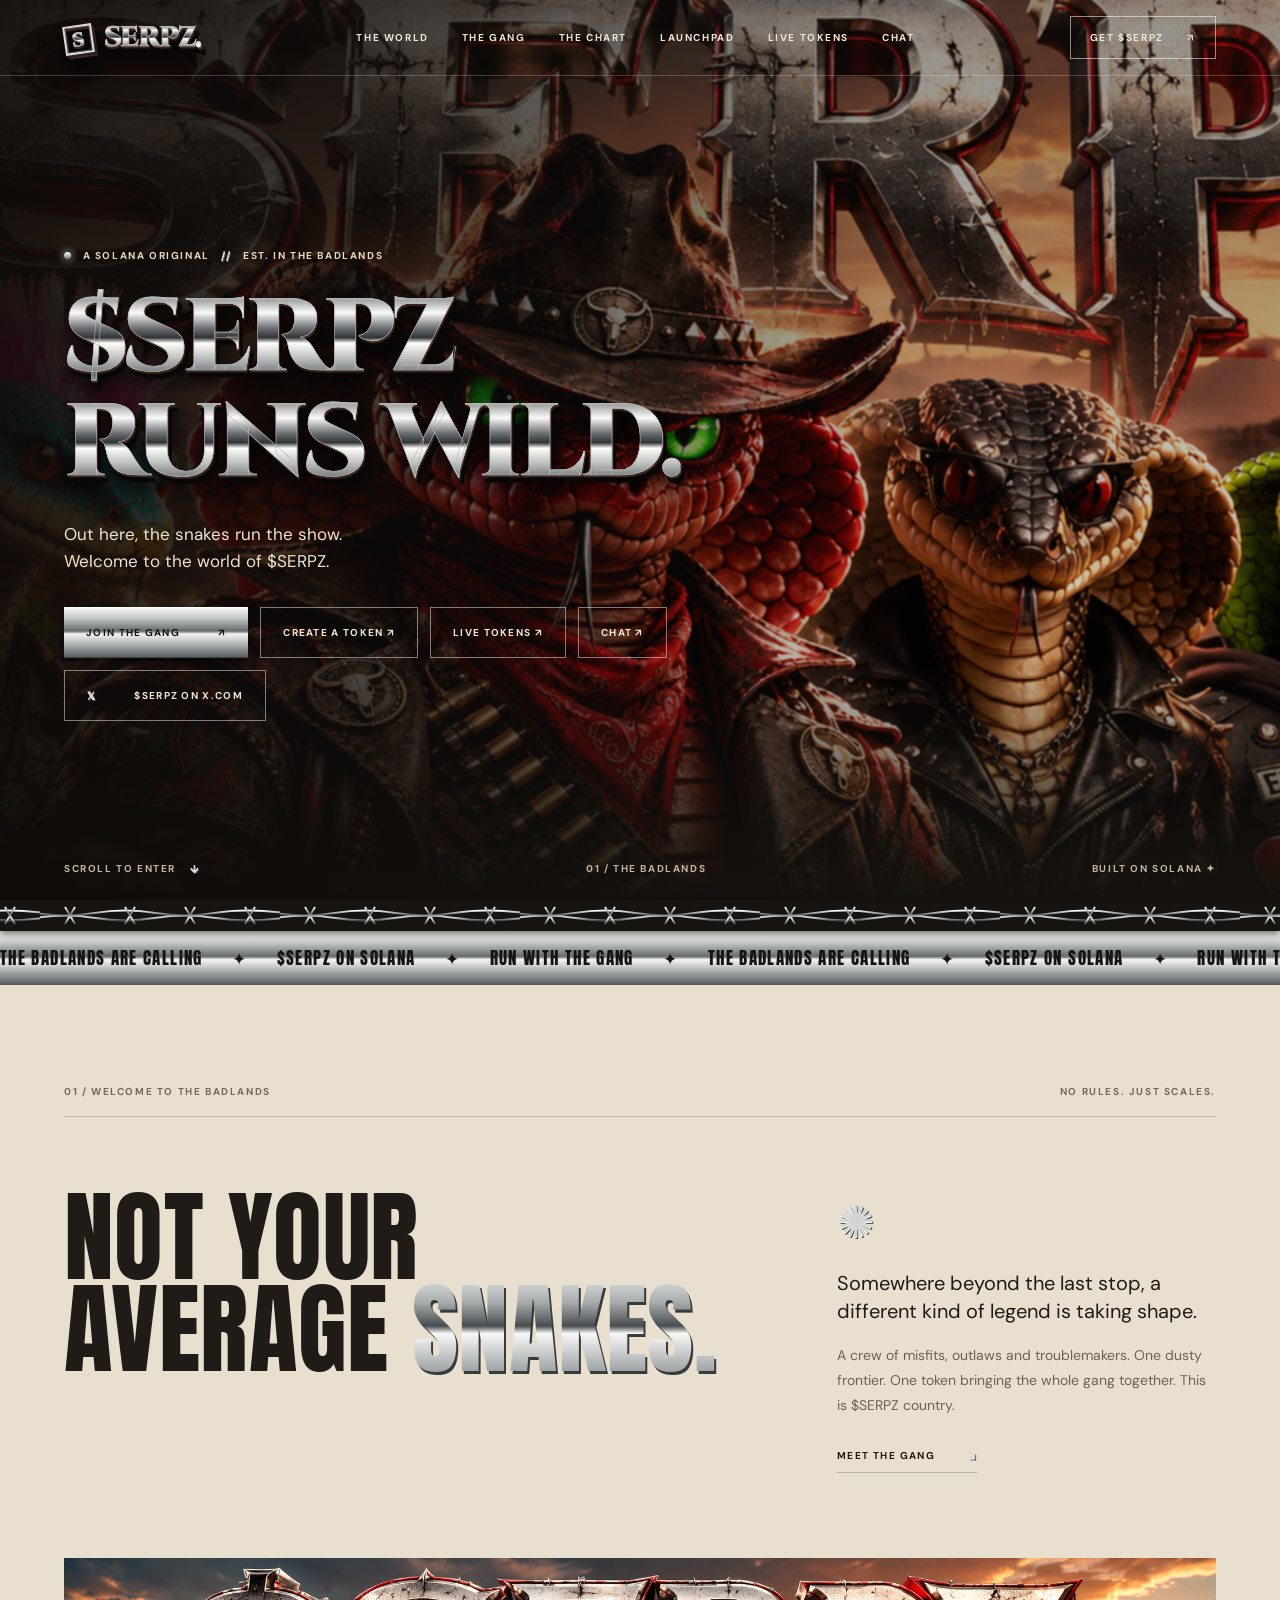
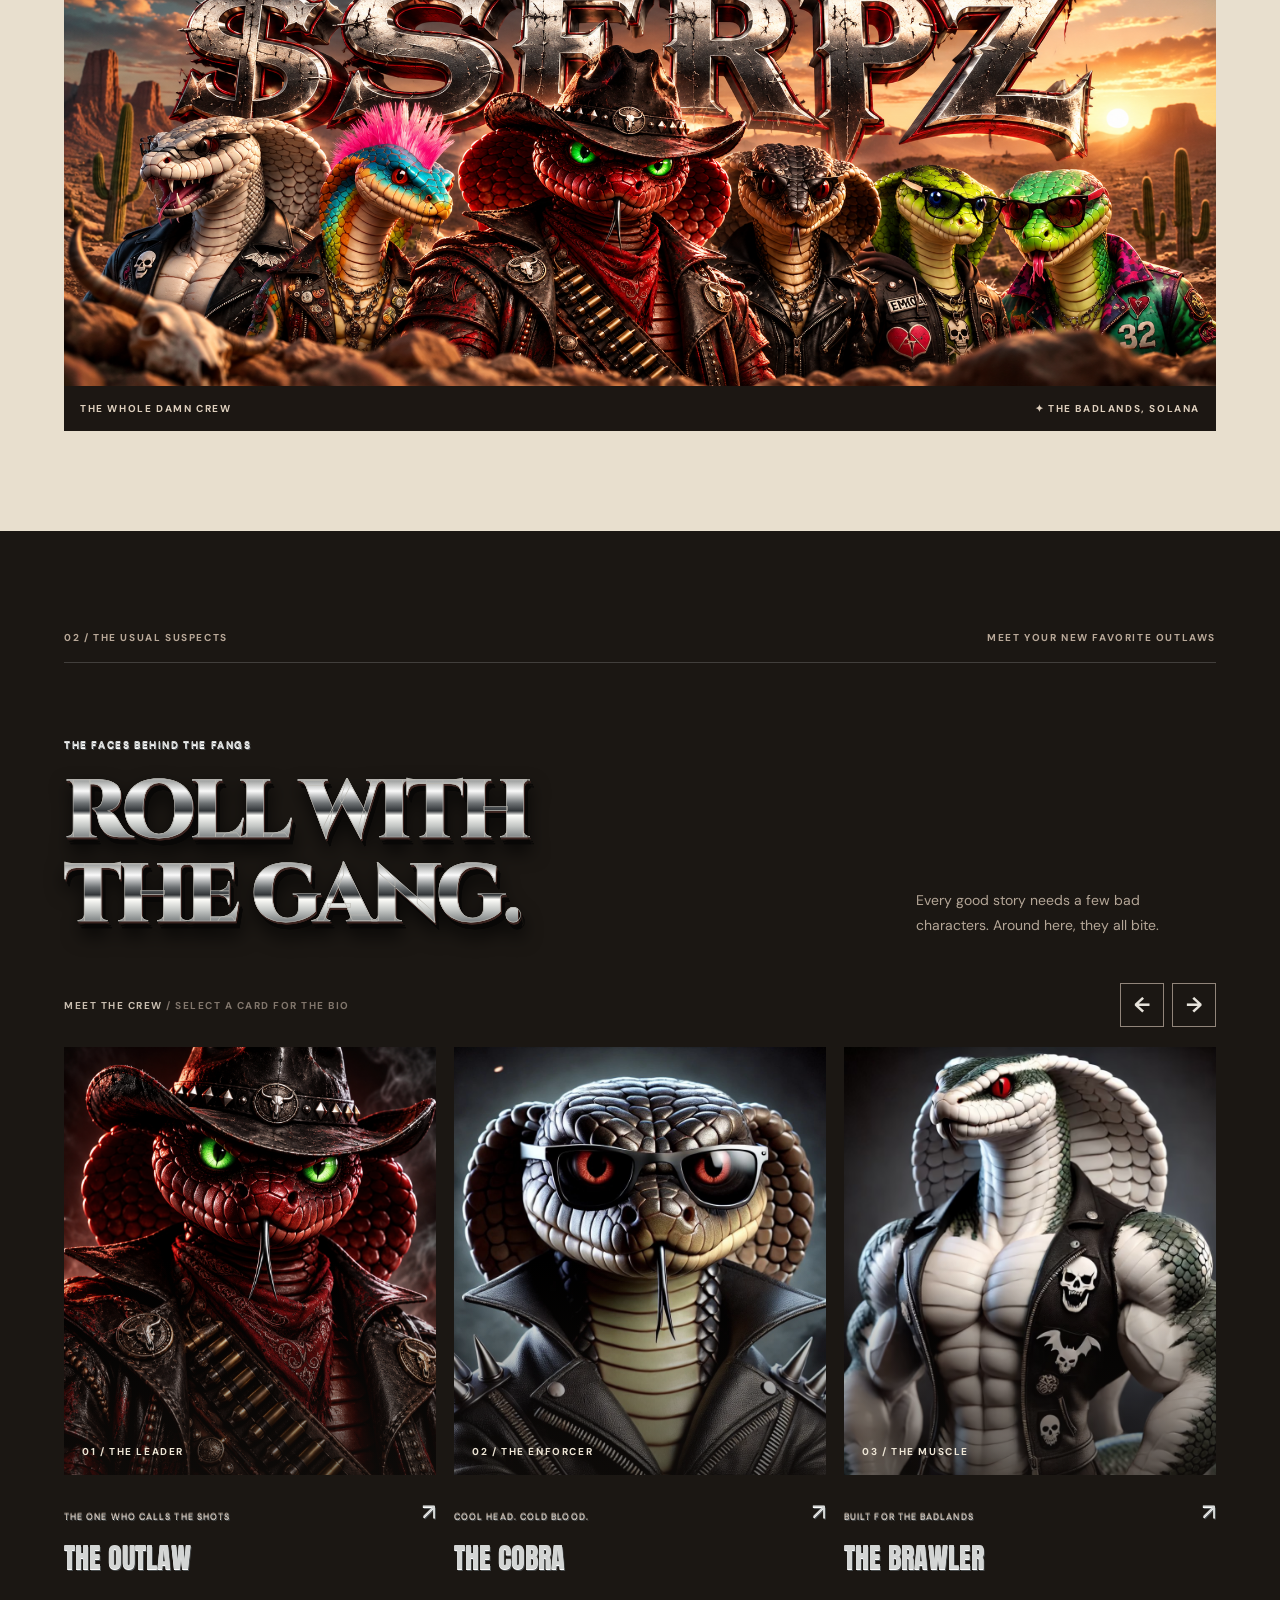
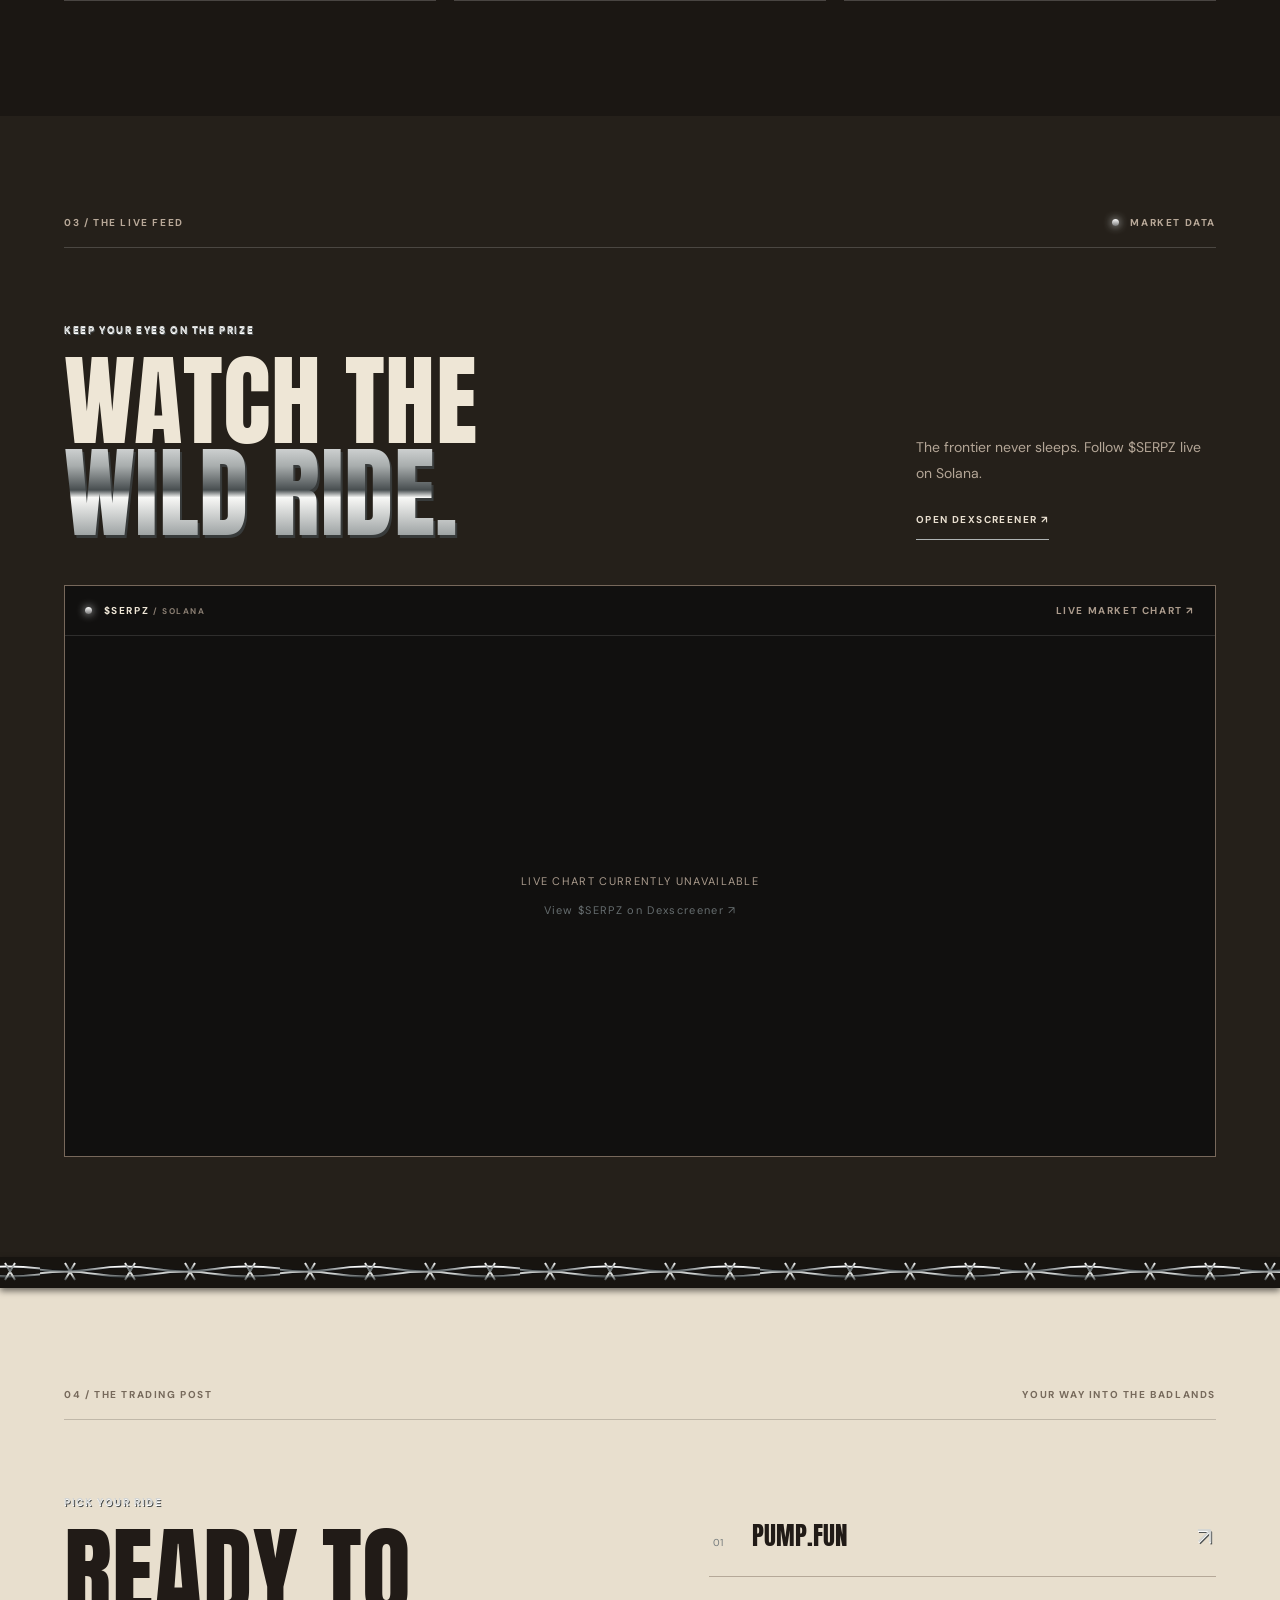
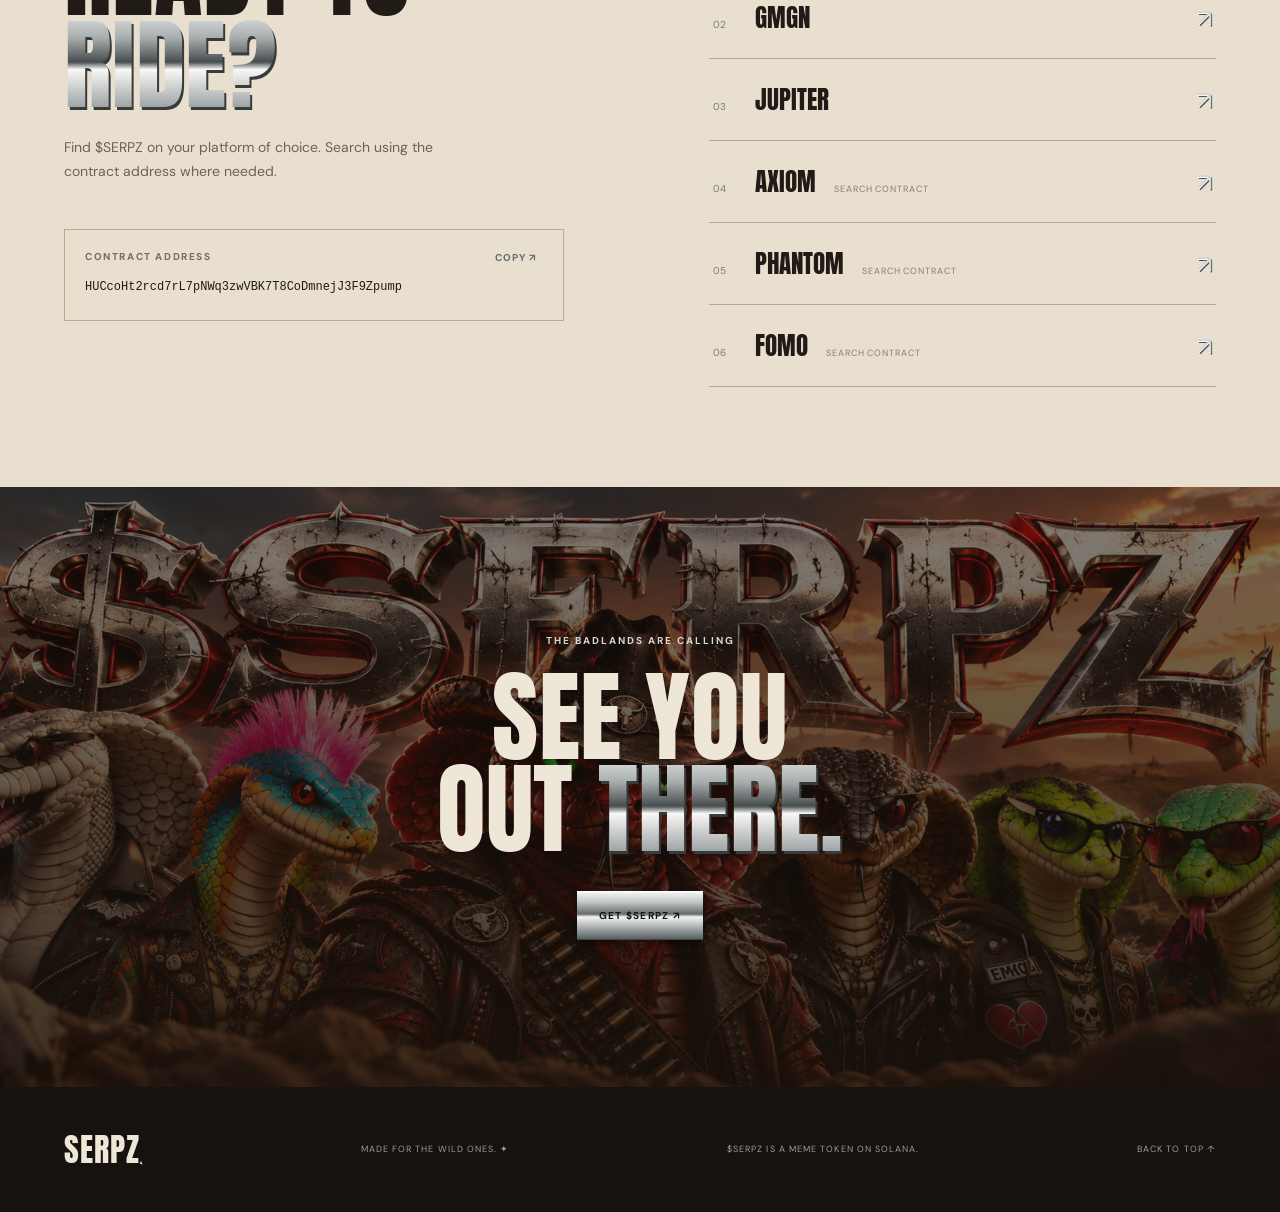
==== commit d66488ea: "Add chat buttons to home page" ====
--- a/index.html
+++ b/index.html
@@ -1,6 +1,6 @@
 <!doctype html><html lang="en"><head><meta charset="utf-8"><meta name="viewport" content="width=device-width,initial-scale=1"><meta name="theme-color" content="#16120f"><meta name="description" content="Enter the world of $SERPZ on Solana."><title>SERPZ — Enter the Badlands</title><link rel="preconnect" href="https://fonts.googleapis.com"><link rel="preconnect" href="https://fonts.gstatic.com" crossorigin><link href="https://fonts.googleapis.com/css2?family=Anton&family=Cinzel:wght@700;900&family=DM+Sans:wght@400;500;600;700&family=Special+Elite&display=swap" rel="stylesheet"><link rel="stylesheet" href="style.css"></head><body>
-<header class="nav"><a href="#top" class="brand"><span class="brand-mark chrome">S</span> <span class="chrome">SERPZ<span class="brand-dot">.</span></span></a><nav aria-label="Main navigation"><a href="#world">THE WORLD</a><a href="#gang">THE GANG</a><a href="#chart">THE CHART</a><a href="launchpad.html">LAUNCHPAD</a><a href="tokens.html">LIVE TOKENS</a></nav><a class="nav-cta" href="#trade">GET $SERPZ <span>↗</span></a></header>
-<main id="top"><section class="hero"><div class="hero-image" data-parallax="0.18"></div><div class="hero-shade"></div><div class="hero-content"><div class="eyebrow"><span class="live-dot"></span> A SOLANA ORIGINAL <span class="slash">//</span> EST. IN THE BADLANDS</div><h1 class="chrome-heading"><span class="chrome">$SERPZ</span><br><span class="chrome">RUNS WILD.</span></h1><p>Out here, the snakes run the show.<br>Welcome to the world of $SERPZ.</p><div class="hero-actions"><a class="button primary" href="#trade">JOIN THE GANG <span>↗</span></a><a class="button ghost" href="launchpad.html">CREATE A TOKEN ↗</a><a class="button ghost" href="tokens.html">LIVE TOKENS ↗</a><a class="button ghost" href="https://x.com/Serpentzclub?s=20" target="_blank" rel="noopener noreferrer"><span class="play">𝕏</span> $SERPZ ON X.COM</a></div></div><div class="hero-bottom"><span>SCROLL TO ENTER <b>↓</b></span><span>01 / THE BADLANDS</span><span>BUILT ON SOLANA ✦</span></div></section>
+<header class="nav"><a href="#top" class="brand"><span class="brand-mark chrome">S</span> <span class="chrome">SERPZ<span class="brand-dot">.</span></span></a><nav aria-label="Main navigation"><a href="#world">THE WORLD</a><a href="#gang">THE GANG</a><a href="#chart">THE CHART</a><a href="launchpad.html">LAUNCHPAD</a><a href="tokens.html">LIVE TOKENS</a><a href="chat-coming-soon.html">CHAT</a></nav><a class="nav-cta" href="#trade">GET $SERPZ <span>↗</span></a></header>
+<main id="top"><section class="hero"><div class="hero-image" data-parallax="0.18"></div><div class="hero-shade"></div><div class="hero-content"><div class="eyebrow"><span class="live-dot"></span> A SOLANA ORIGINAL <span class="slash">//</span> EST. IN THE BADLANDS</div><h1 class="chrome-heading"><span class="chrome">$SERPZ</span><br><span class="chrome">RUNS WILD.</span></h1><p>Out here, the snakes run the show.<br>Welcome to the world of $SERPZ.</p><div class="hero-actions"><a class="button primary" href="#trade">JOIN THE GANG <span>↗</span></a><a class="button ghost" href="launchpad.html">CREATE A TOKEN ↗</a><a class="button ghost" href="tokens.html">LIVE TOKENS ↗</a><a class="button ghost" href="chat-coming-soon.html">CHAT ↗</a><a class="button ghost" href="https://x.com/Serpentzclub?s=20" target="_blank" rel="noopener noreferrer"><span class="play">𝕏</span> $SERPZ ON X.COM</a></div></div><div class="hero-bottom"><span>SCROLL TO ENTER <b>↓</b></span><span>01 / THE BADLANDS</span><span>BUILT ON SOLANA ✦</span></div></section>
 <div class="wire" aria-hidden="true"></div><div class="ticker" aria-hidden="true"><div>THE BADLANDS ARE CALLING <i>✦</i> $SERPZ ON SOLANA <i>✦</i> RUN WITH THE GANG <i>✦</i> THE BADLANDS ARE CALLING <i>✦</i> $SERPZ ON SOLANA <i>✦</i> RUN WITH THE GANG <i>✦</i></div></div>
 <section class="intro section" id="world"><div class="section-kicker"><span>01 / WELCOME TO THE BADLANDS</span><span>NO RULES. JUST SCALES.</span></div><div class="intro-grid"><div><h2>NOT YOUR<br>AVERAGE <span>SNAKES.</span></h2></div><div class="intro-copy"><div class="asterisk">✺</div><p>Somewhere beyond the last stop, a different kind of legend is taking shape.</p><p class="muted">A crew of misfits, outlaws and troublemakers. One dusty frontier. One token bringing the whole gang together. This is $SERPZ country.</p><a class="text-link" href="#gang">MEET THE GANG <span>↘</span></a></div></div><div class="world-frame reveal"><img src="assets/gang.png" alt="The SERPZ gang assembled in the desert at sunset"><div class="frame-label"><span>THE WHOLE DAMN CREW</span><span>✦ THE BADLANDS, SOLANA</span></div></div></section>
 <section class="gang section" id="gang"><div class="section-kicker"><span>02 / THE USUAL SUSPECTS</span><span>MEET YOUR NEW FAVORITE OUTLAWS</span></div><div class="section-title"><div><p class="overline">THE FACES BEHIND THE FANGS</p><h2 class="chrome-heading"><span class="chrome">ROLL WITH</span><br><span class="chrome">THE GANG.</span></h2></div><p>Every good story needs a few bad characters. Around here, they all bite.</p></div><div class="gang-toolbar"><span>MEET THE CREW <span class="gang-hint"> / SELECT A CARD FOR THE BIO</span></span><div class="gang-controls"><button type="button" id="gang-prev" aria-label="Scroll gang left">←</button><button type="button" id="gang-next" aria-label="Scroll gang right">→</button></div></div><div class="cards" id="gang-cards" tabindex="0" aria-label="Gang character cards"><button type="button" class="character character-button" data-name="THE OUTLAW" data-role="THE LEADER" data-bio="The Outlaw rides at the front of the crew, bringing sharp instincts and a steady gaze to every dusty showdown. Where the trail leads next, the gang follows." data-image="assets/sheriff.png" data-alt="Red cobra outlaw in a black cowboy hat"><span class="portrait"><img src="assets/sheriff.png" alt="Red cobra outlaw in a black cowboy hat" loading="lazy"><span>01 / THE LEADER</span></span><span class="card-bottom"><span><small>THE ONE WHO CALLS THE SHOTS</small><strong>THE OUTLAW</strong></span><span aria-hidden="true">↗</span></span></button><button type="button" class="character character-button" data-name="THE COBRA" data-role="THE ENFORCER" data-bio="Quiet, composed, and dressed for trouble, the Cobra keeps watch when the badlands get rowdy. Those shades hide a stare that never misses a thing." data-image="assets/outlaw.jpg" data-alt="Dark cobra in sunglasses and a studded jacket"><span class="portrait"><img src="assets/outlaw.jpg" alt="Dark cobra in sunglasses and a studded jacket" loading="lazy"><span>02 / THE ENFORCER</span></span><span class="card-bottom"><span><small>COOL HEAD. COLD BLOOD.</small><strong>THE COBRA</strong></span><span aria-hidden="true">↗</span></span></button><button type="button" class="character character-button" data-name="THE BRAWLER" data-role="THE MUSCLE" data-bio="Big presence, bigger loyalty. The Brawler stands with the crew through every twist in the trail and makes sure nobody gets left behind." data-image="assets/IMG_2724.AVIF" data-alt="White cobra in a skull-patched vest"><span class="portrait"><img src="assets/IMG_2724.AVIF" alt="White cobra in a skull-patched vest" loading="lazy"><span>03 / THE MUSCLE</span></span><span class="card-bottom"><span><small>BUILT FOR THE BADLANDS</small><strong>THE BRAWLER</strong></span><span aria-hidden="true">↗</span></span></button><button type="button" class="character character-button" data-name="THE PUNK" data-role="THE WILD CARD" data-bio="The Punk brings noise, color, and a little chaos wherever the gang rolls. Rules were made to be bent, preferably with the music turned all the way up." data-image="assets/IMG_2741.AVIF" data-alt="Colorful cobra with a pink mohawk"><span class="portrait"><img src="assets/IMG_2741.AVIF" alt="Colorful cobra with a pink mohawk" loading="lazy"><span>04 / THE WILD CARD</span></span><span class="card-bottom"><span><small>LOUD COLORS. LOUDER ATTITUDE.</small><strong>THE PUNK</strong></span><span aria-hidden="true">↗</span></span></button><button type="button" class="character character-button" data-name="THE SHOWSTOPPER" data-role="THE LIFE OF THE PARTY" data-bio="With a sharp jacket and a grin to match, the Showstopper knows how to turn an ordinary stop into a story worth telling." data-image="assets/IMG_2737.AVIF" data-alt="Green cobra in sunglasses and a colorful jacket"><span class="portrait"><img src="assets/IMG_2737.AVIF" alt="Green cobra in sunglasses and a colorful jacket" loading="lazy"><span>05 / THE LIFE OF THE PARTY</span></span><span class="card-bottom"><span><small>ALWAYS MAKES AN ENTRANCE</small><strong>THE SHOWSTOPPER</strong></span><span aria-hidden="true">↗</span></span></button><button type="button" class="character character-button" data-name="THE LOOKOUT" data-role="THE OBSERVER" data-bio="The Lookout spots the details everyone else misses. Behind those glasses is a quick mind, a cool nerve, and a soft spot for the whole crew." data-image="assets/IMG_2738.AVIF" data-alt="Green cobra with glasses and a black jacket"><span class="portrait"><img src="assets/IMG_2738.AVIF" alt="Green cobra with glasses and a black jacket" loading="lazy"><span>06 / THE OBSERVER</span></span><span class="card-bottom"><span><small>EYES ON THE HORIZON</small><strong>THE LOOKOUT</strong></span><span aria-hidden="true">↗</span></span></button><button type="button" class="character character-button" data-name="THE REBEL" data-role="THE ROAD WARRIOR" data-bio="The Rebel brings a fearless grin and a leather-clad attitude to the crew. Always ready for the open road, this cobra rides wherever the gang needs backup." data-image="assets/IMG_2740.AVIF" data-alt="White cobra with sunglasses and a skull-patched leather jacket"><span class="portrait"><img src="assets/IMG_2740.AVIF" alt="White cobra with sunglasses and a skull-patched leather jacket" loading="lazy"><span>07 / THE ROAD WARRIOR</span></span><span class="card-bottom"><span><small>ALL FANGS. NO FEAR.</small><strong>THE REBEL</strong></span><span aria-hidden="true">↗</span></span></button></div><dialog id="character-dialog" aria-labelledby="bio-name"><button type="button" class="bio-close" aria-label="Close character bio">×</button><div class="bio-layout"><img id="bio-image" alt=""><div class="bio-copy"><p class="overline" id="bio-role"></p><h3 id="bio-name"></h3><p id="bio-text"></p><span class="bio-stamp">✦ &nbsp; A MEMBER OF THE SERPZ GANG</span></div></div></dialog></section>
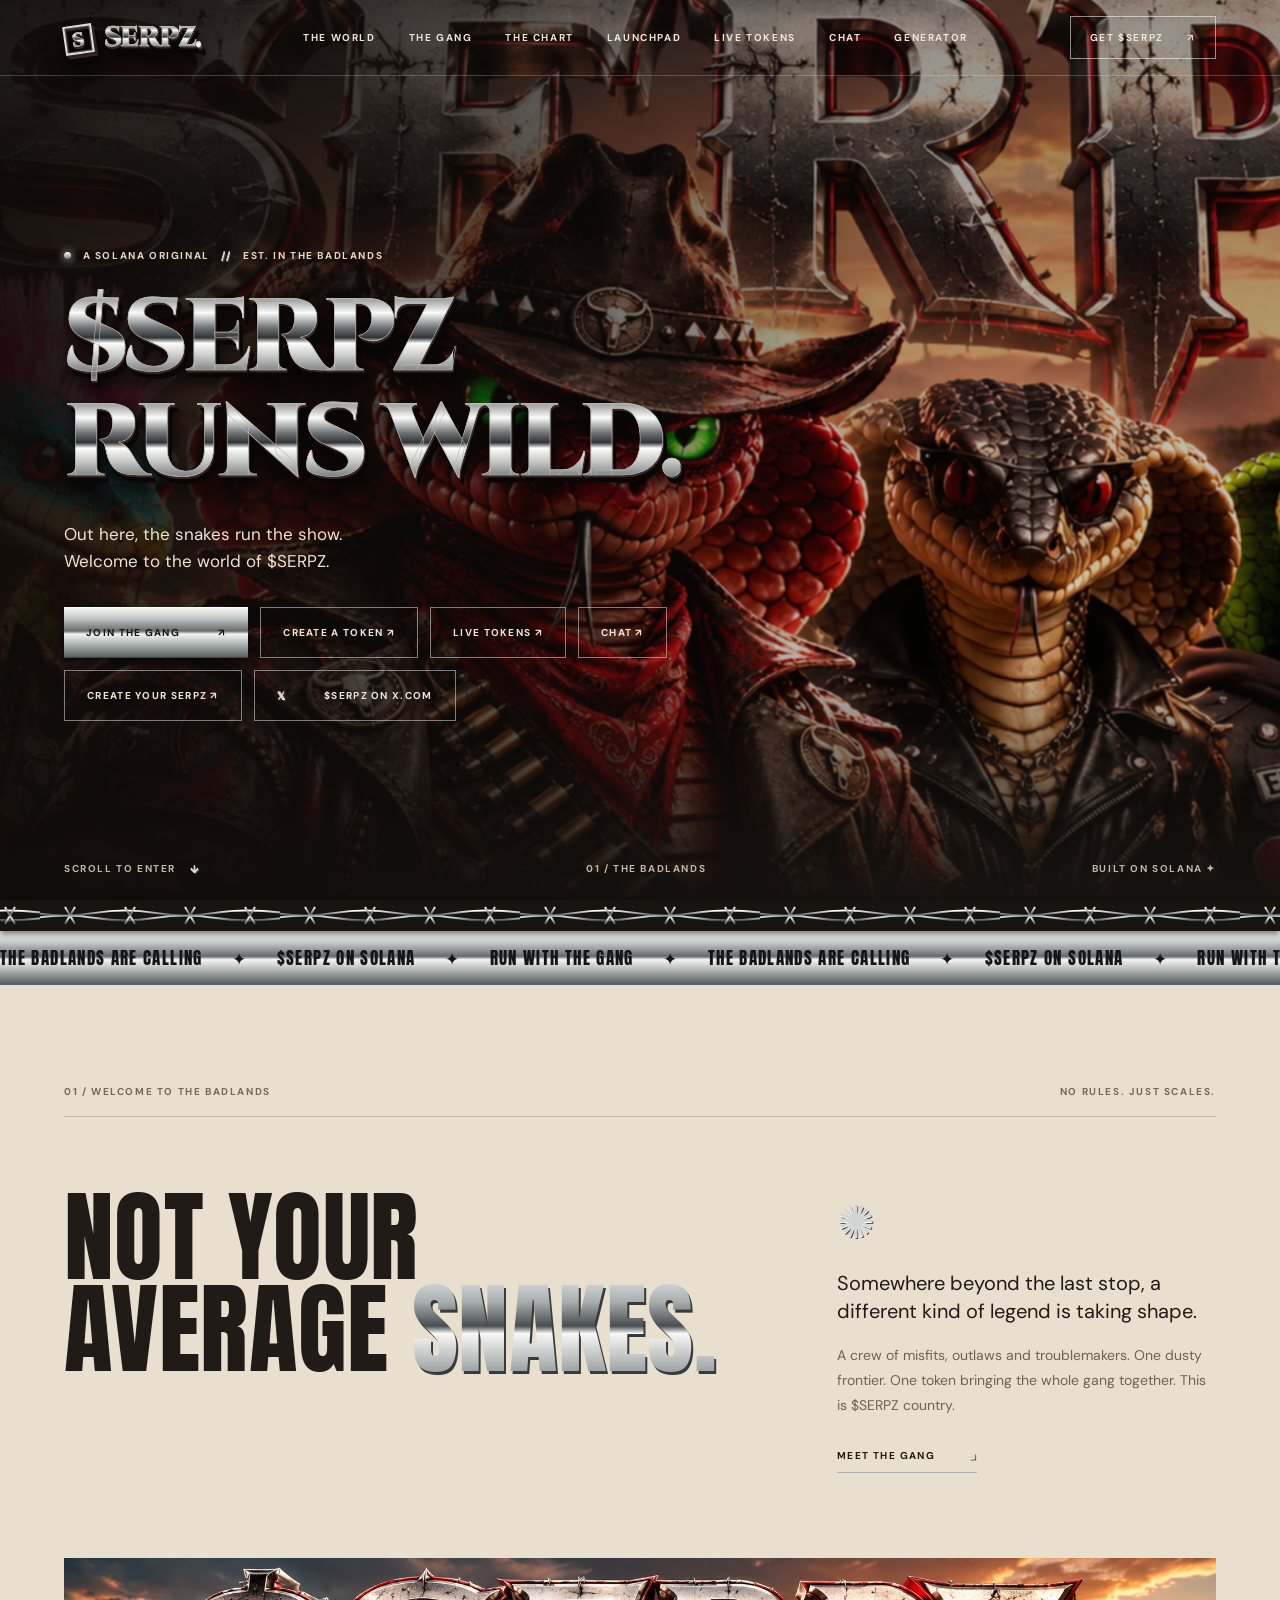
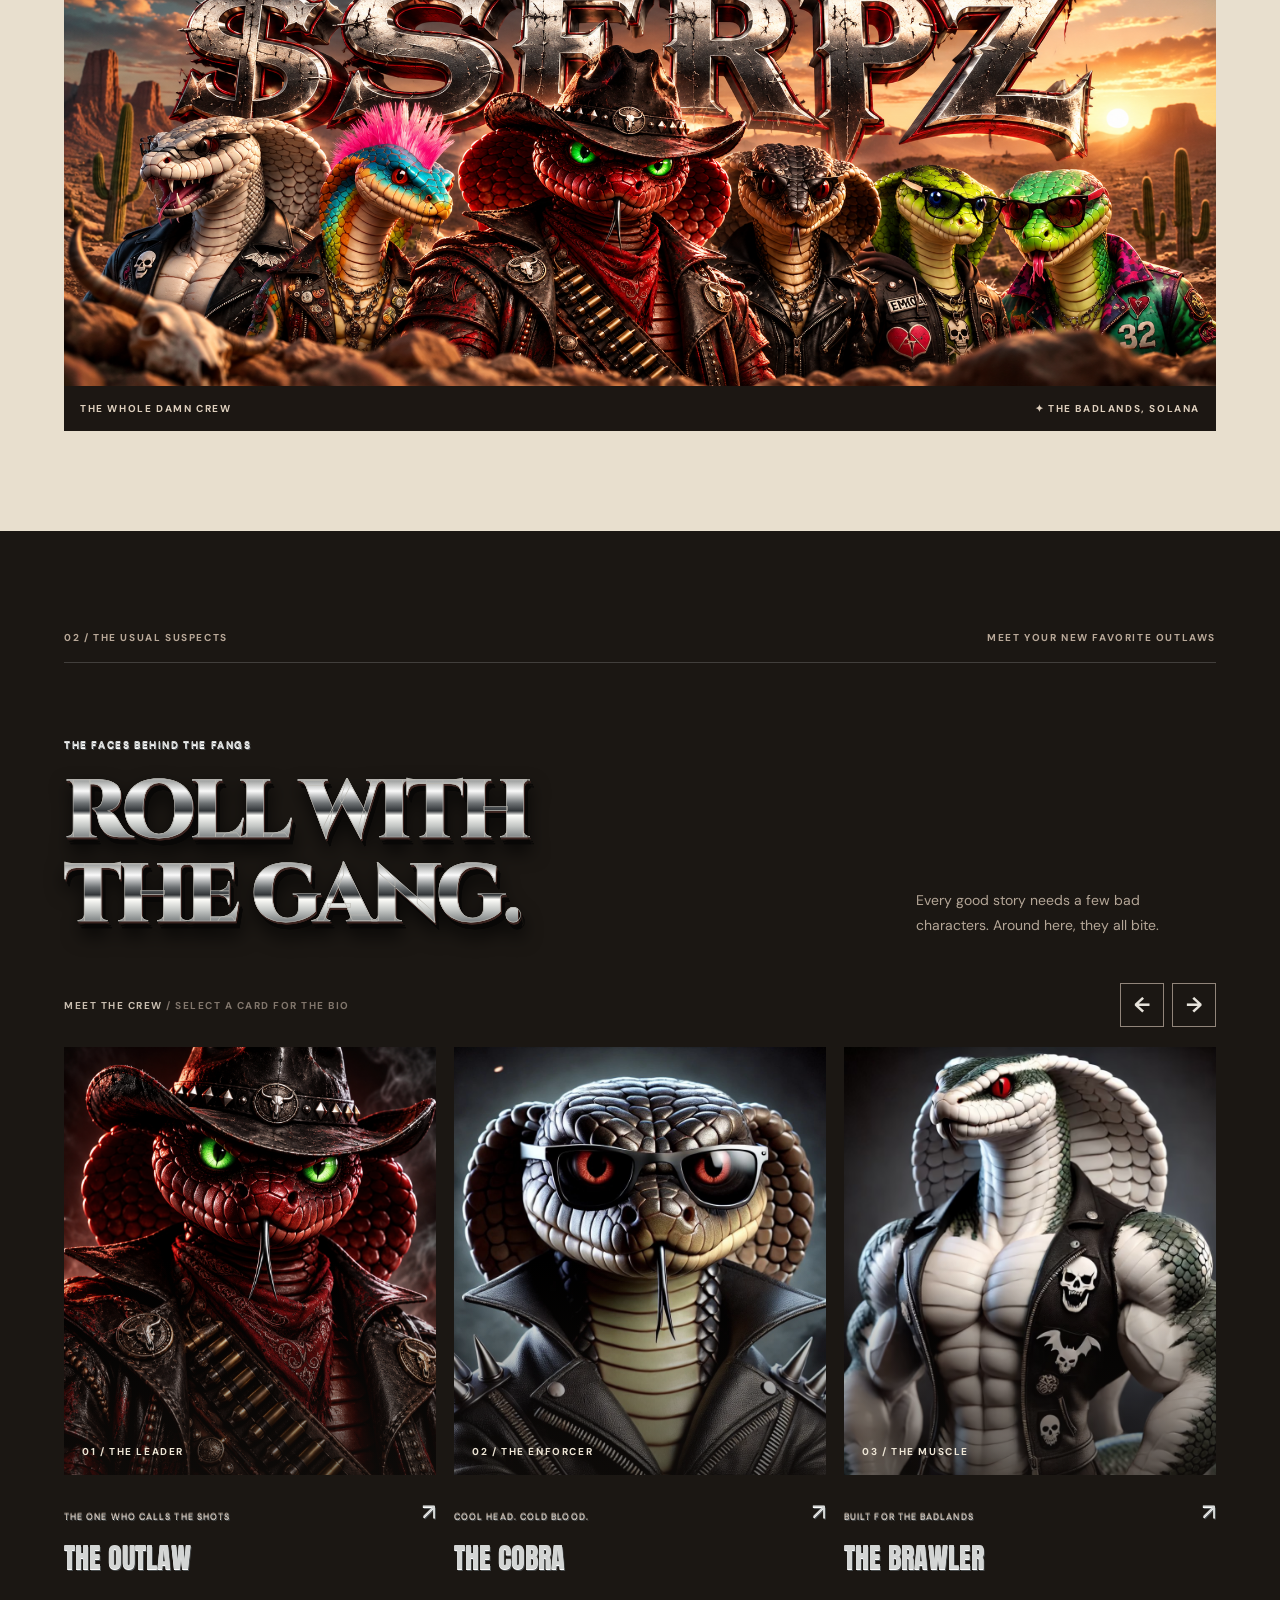
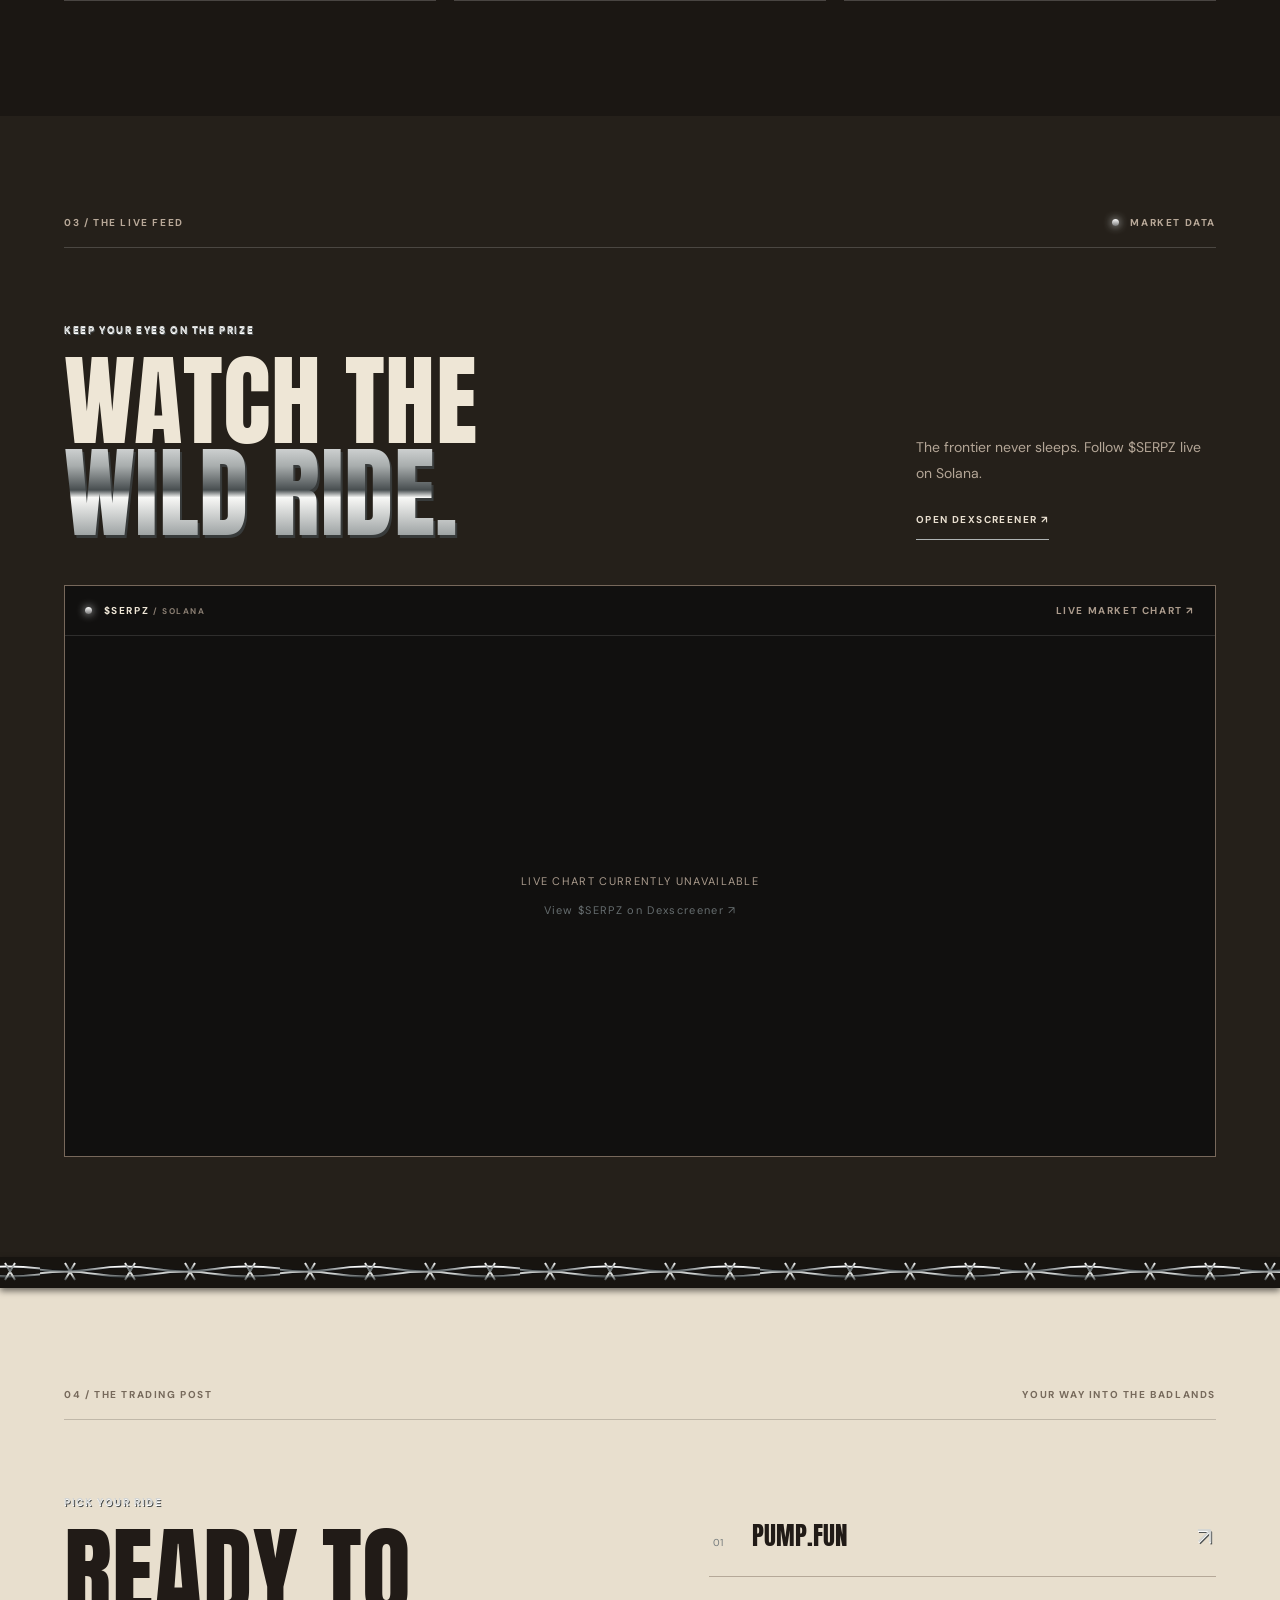
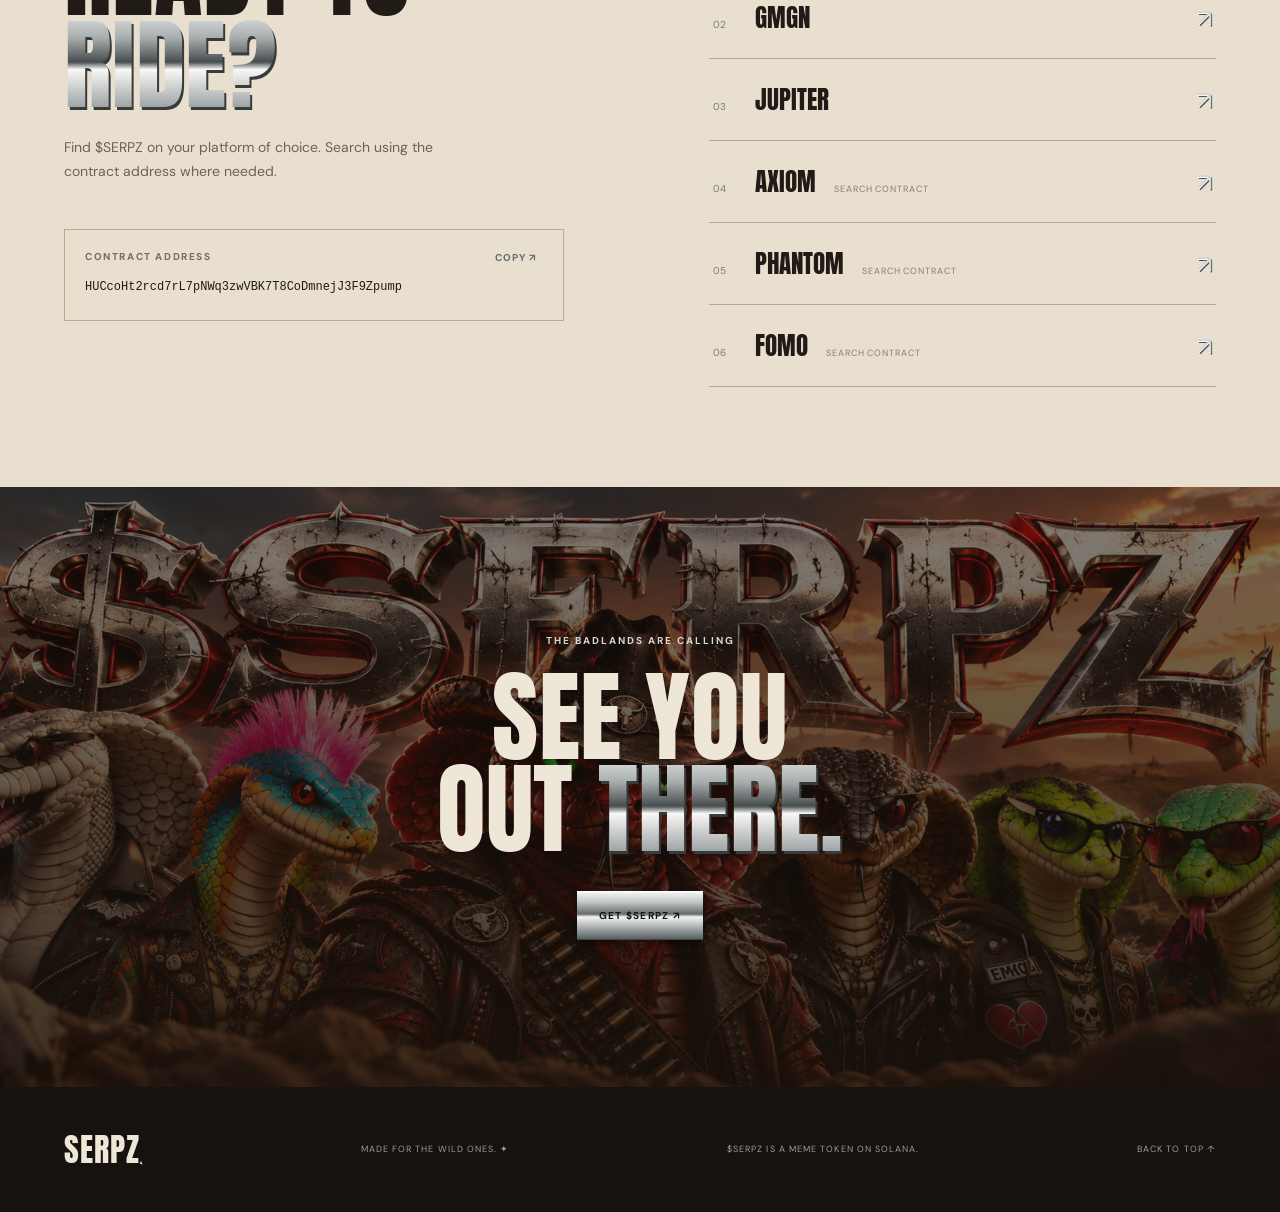
==== commit e80c1a36: "Add SERPZ character generator page" ====
--- a/index.html
+++ b/index.html
@@ -1,6 +1,6 @@
 <!doctype html><html lang="en"><head><meta charset="utf-8"><meta name="viewport" content="width=device-width,initial-scale=1"><meta name="theme-color" content="#16120f"><meta name="description" content="Enter the world of $SERPZ on Solana."><title>SERPZ — Enter the Badlands</title><link rel="preconnect" href="https://fonts.googleapis.com"><link rel="preconnect" href="https://fonts.gstatic.com" crossorigin><link href="https://fonts.googleapis.com/css2?family=Anton&family=Cinzel:wght@700;900&family=DM+Sans:wght@400;500;600;700&family=Special+Elite&display=swap" rel="stylesheet"><link rel="stylesheet" href="style.css"></head><body>
-<header class="nav"><a href="#top" class="brand"><span class="brand-mark chrome">S</span> <span class="chrome">SERPZ<span class="brand-dot">.</span></span></a><nav aria-label="Main navigation"><a href="#world">THE WORLD</a><a href="#gang">THE GANG</a><a href="#chart">THE CHART</a><a href="launchpad.html">LAUNCHPAD</a><a href="tokens.html">LIVE TOKENS</a><a href="chat-coming-soon.html">CHAT</a></nav><a class="nav-cta" href="#trade">GET $SERPZ <span>↗</span></a></header>
-<main id="top"><section class="hero"><div class="hero-image" data-parallax="0.18"></div><div class="hero-shade"></div><div class="hero-content"><div class="eyebrow"><span class="live-dot"></span> A SOLANA ORIGINAL <span class="slash">//</span> EST. IN THE BADLANDS</div><h1 class="chrome-heading"><span class="chrome">$SERPZ</span><br><span class="chrome">RUNS WILD.</span></h1><p>Out here, the snakes run the show.<br>Welcome to the world of $SERPZ.</p><div class="hero-actions"><a class="button primary" href="#trade">JOIN THE GANG <span>↗</span></a><a class="button ghost" href="launchpad.html">CREATE A TOKEN ↗</a><a class="button ghost" href="tokens.html">LIVE TOKENS ↗</a><a class="button ghost" href="chat-coming-soon.html">CHAT ↗</a><a class="button ghost" href="https://x.com/Serpentzclub?s=20" target="_blank" rel="noopener noreferrer"><span class="play">𝕏</span> $SERPZ ON X.COM</a></div></div><div class="hero-bottom"><span>SCROLL TO ENTER <b>↓</b></span><span>01 / THE BADLANDS</span><span>BUILT ON SOLANA ✦</span></div></section>
+<header class="nav"><a href="#top" class="brand"><span class="brand-mark chrome">S</span> <span class="chrome">SERPZ<span class="brand-dot">.</span></span></a><nav aria-label="Main navigation"><a href="#world">THE WORLD</a><a href="#gang">THE GANG</a><a href="#chart">THE CHART</a><a href="launchpad.html">LAUNCHPAD</a><a href="tokens.html">LIVE TOKENS</a><a href="chat.html">CHAT</a><a href="generator.html">GENERATOR</a></nav><a class="nav-cta" href="#trade">GET $SERPZ <span>↗</span></a></header>
+<main id="top"><section class="hero"><div class="hero-image" data-parallax="0.18"></div><div class="hero-shade"></div><div class="hero-content"><div class="eyebrow"><span class="live-dot"></span> A SOLANA ORIGINAL <span class="slash">//</span> EST. IN THE BADLANDS</div><h1 class="chrome-heading"><span class="chrome">$SERPZ</span><br><span class="chrome">RUNS WILD.</span></h1><p>Out here, the snakes run the show.<br>Welcome to the world of $SERPZ.</p><div class="hero-actions"><a class="button primary" href="#trade">JOIN THE GANG <span>↗</span></a><a class="button ghost" href="launchpad.html">CREATE A TOKEN ↗</a><a class="button ghost" href="tokens.html">LIVE TOKENS ↗</a><a class="button ghost" href="chat.html">CHAT ↗</a><a class="button ghost" href="generator.html">CREATE YOUR SERPZ ↗</a><a class="button ghost" href="https://x.com/Serpentzclub?s=20" target="_blank" rel="noopener noreferrer"><span class="play">𝕏</span> $SERPZ ON X.COM</a></div></div><div class="hero-bottom"><span>SCROLL TO ENTER <b>↓</b></span><span>01 / THE BADLANDS</span><span>BUILT ON SOLANA ✦</span></div></section>
 <div class="wire" aria-hidden="true"></div><div class="ticker" aria-hidden="true"><div>THE BADLANDS ARE CALLING <i>✦</i> $SERPZ ON SOLANA <i>✦</i> RUN WITH THE GANG <i>✦</i> THE BADLANDS ARE CALLING <i>✦</i> $SERPZ ON SOLANA <i>✦</i> RUN WITH THE GANG <i>✦</i></div></div>
 <section class="intro section" id="world"><div class="section-kicker"><span>01 / WELCOME TO THE BADLANDS</span><span>NO RULES. JUST SCALES.</span></div><div class="intro-grid"><div><h2>NOT YOUR<br>AVERAGE <span>SNAKES.</span></h2></div><div class="intro-copy"><div class="asterisk">✺</div><p>Somewhere beyond the last stop, a different kind of legend is taking shape.</p><p class="muted">A crew of misfits, outlaws and troublemakers. One dusty frontier. One token bringing the whole gang together. This is $SERPZ country.</p><a class="text-link" href="#gang">MEET THE GANG <span>↘</span></a></div></div><div class="world-frame reveal"><img src="assets/gang.png" alt="The SERPZ gang assembled in the desert at sunset"><div class="frame-label"><span>THE WHOLE DAMN CREW</span><span>✦ THE BADLANDS, SOLANA</span></div></div></section>
 <section class="gang section" id="gang"><div class="section-kicker"><span>02 / THE USUAL SUSPECTS</span><span>MEET YOUR NEW FAVORITE OUTLAWS</span></div><div class="section-title"><div><p class="overline">THE FACES BEHIND THE FANGS</p><h2 class="chrome-heading"><span class="chrome">ROLL WITH</span><br><span class="chrome">THE GANG.</span></h2></div><p>Every good story needs a few bad characters. Around here, they all bite.</p></div><div class="gang-toolbar"><span>MEET THE CREW <span class="gang-hint"> / SELECT A CARD FOR THE BIO</span></span><div class="gang-controls"><button type="button" id="gang-prev" aria-label="Scroll gang left">←</button><button type="button" id="gang-next" aria-label="Scroll gang right">→</button></div></div><div class="cards" id="gang-cards" tabindex="0" aria-label="Gang character cards"><button type="button" class="character character-button" data-name="THE OUTLAW" data-role="THE LEADER" data-bio="The Outlaw rides at the front of the crew, bringing sharp instincts and a steady gaze to every dusty showdown. Where the trail leads next, the gang follows." data-image="assets/sheriff.png" data-alt="Red cobra outlaw in a black cowboy hat"><span class="portrait"><img src="assets/sheriff.png" alt="Red cobra outlaw in a black cowboy hat" loading="lazy"><span>01 / THE LEADER</span></span><span class="card-bottom"><span><small>THE ONE WHO CALLS THE SHOTS</small><strong>THE OUTLAW</strong></span><span aria-hidden="true">↗</span></span></button><button type="button" class="character character-button" data-name="THE COBRA" data-role="THE ENFORCER" data-bio="Quiet, composed, and dressed for trouble, the Cobra keeps watch when the badlands get rowdy. Those shades hide a stare that never misses a thing." data-image="assets/outlaw.jpg" data-alt="Dark cobra in sunglasses and a studded jacket"><span class="portrait"><img src="assets/outlaw.jpg" alt="Dark cobra in sunglasses and a studded jacket" loading="lazy"><span>02 / THE ENFORCER</span></span><span class="card-bottom"><span><small>COOL HEAD. COLD BLOOD.</small><strong>THE COBRA</strong></span><span aria-hidden="true">↗</span></span></button><button type="button" class="character character-button" data-name="THE BRAWLER" data-role="THE MUSCLE" data-bio="Big presence, bigger loyalty. The Brawler stands with the crew through every twist in the trail and makes sure nobody gets left behind." data-image="assets/IMG_2724.AVIF" data-alt="White cobra in a skull-patched vest"><span class="portrait"><img src="assets/IMG_2724.AVIF" alt="White cobra in a skull-patched vest" loading="lazy"><span>03 / THE MUSCLE</span></span><span class="card-bottom"><span><small>BUILT FOR THE BADLANDS</small><strong>THE BRAWLER</strong></span><span aria-hidden="true">↗</span></span></button><button type="button" class="character character-button" data-name="THE PUNK" data-role="THE WILD CARD" data-bio="The Punk brings noise, color, and a little chaos wherever the gang rolls. Rules were made to be bent, preferably with the music turned all the way up." data-image="assets/IMG_2741.AVIF" data-alt="Colorful cobra with a pink mohawk"><span class="portrait"><img src="assets/IMG_2741.AVIF" alt="Colorful cobra with a pink mohawk" loading="lazy"><span>04 / THE WILD CARD</span></span><span class="card-bottom"><span><small>LOUD COLORS. LOUDER ATTITUDE.</small><strong>THE PUNK</strong></span><span aria-hidden="true">↗</span></span></button><button type="button" class="character character-button" data-name="THE SHOWSTOPPER" data-role="THE LIFE OF THE PARTY" data-bio="With a sharp jacket and a grin to match, the Showstopper knows how to turn an ordinary stop into a story worth telling." data-image="assets/IMG_2737.AVIF" data-alt="Green cobra in sunglasses and a colorful jacket"><span class="portrait"><img src="assets/IMG_2737.AVIF" alt="Green cobra in sunglasses and a colorful jacket" loading="lazy"><span>05 / THE LIFE OF THE PARTY</span></span><span class="card-bottom"><span><small>ALWAYS MAKES AN ENTRANCE</small><strong>THE SHOWSTOPPER</strong></span><span aria-hidden="true">↗</span></span></button><button type="button" class="character character-button" data-name="THE LOOKOUT" data-role="THE OBSERVER" data-bio="The Lookout spots the details everyone else misses. Behind those glasses is a quick mind, a cool nerve, and a soft spot for the whole crew." data-image="assets/IMG_2738.AVIF" data-alt="Green cobra with glasses and a black jacket"><span class="portrait"><img src="assets/IMG_2738.AVIF" alt="Green cobra with glasses and a black jacket" loading="lazy"><span>06 / THE OBSERVER</span></span><span class="card-bottom"><span><small>EYES ON THE HORIZON</small><strong>THE LOOKOUT</strong></span><span aria-hidden="true">↗</span></span></button><button type="button" class="character character-button" data-name="THE REBEL" data-role="THE ROAD WARRIOR" data-bio="The Rebel brings a fearless grin and a leather-clad attitude to the crew. Always ready for the open road, this cobra rides wherever the gang needs backup." data-image="assets/IMG_2740.AVIF" data-alt="White cobra with sunglasses and a skull-patched leather jacket"><span class="portrait"><img src="assets/IMG_2740.AVIF" alt="White cobra with sunglasses and a skull-patched leather jacket" loading="lazy"><span>07 / THE ROAD WARRIOR</span></span><span class="card-bottom"><span><small>ALL FANGS. NO FEAR.</small><strong>THE REBEL</strong></span><span aria-hidden="true">↗</span></span></button></div><dialog id="character-dialog" aria-labelledby="bio-name"><button type="button" class="bio-close" aria-label="Close character bio">×</button><div class="bio-layout"><img id="bio-image" alt=""><div class="bio-copy"><p class="overline" id="bio-role"></p><h3 id="bio-name"></h3><p id="bio-text"></p><span class="bio-stamp">✦ &nbsp; A MEMBER OF THE SERPZ GANG</span></div></div></dialog></section>
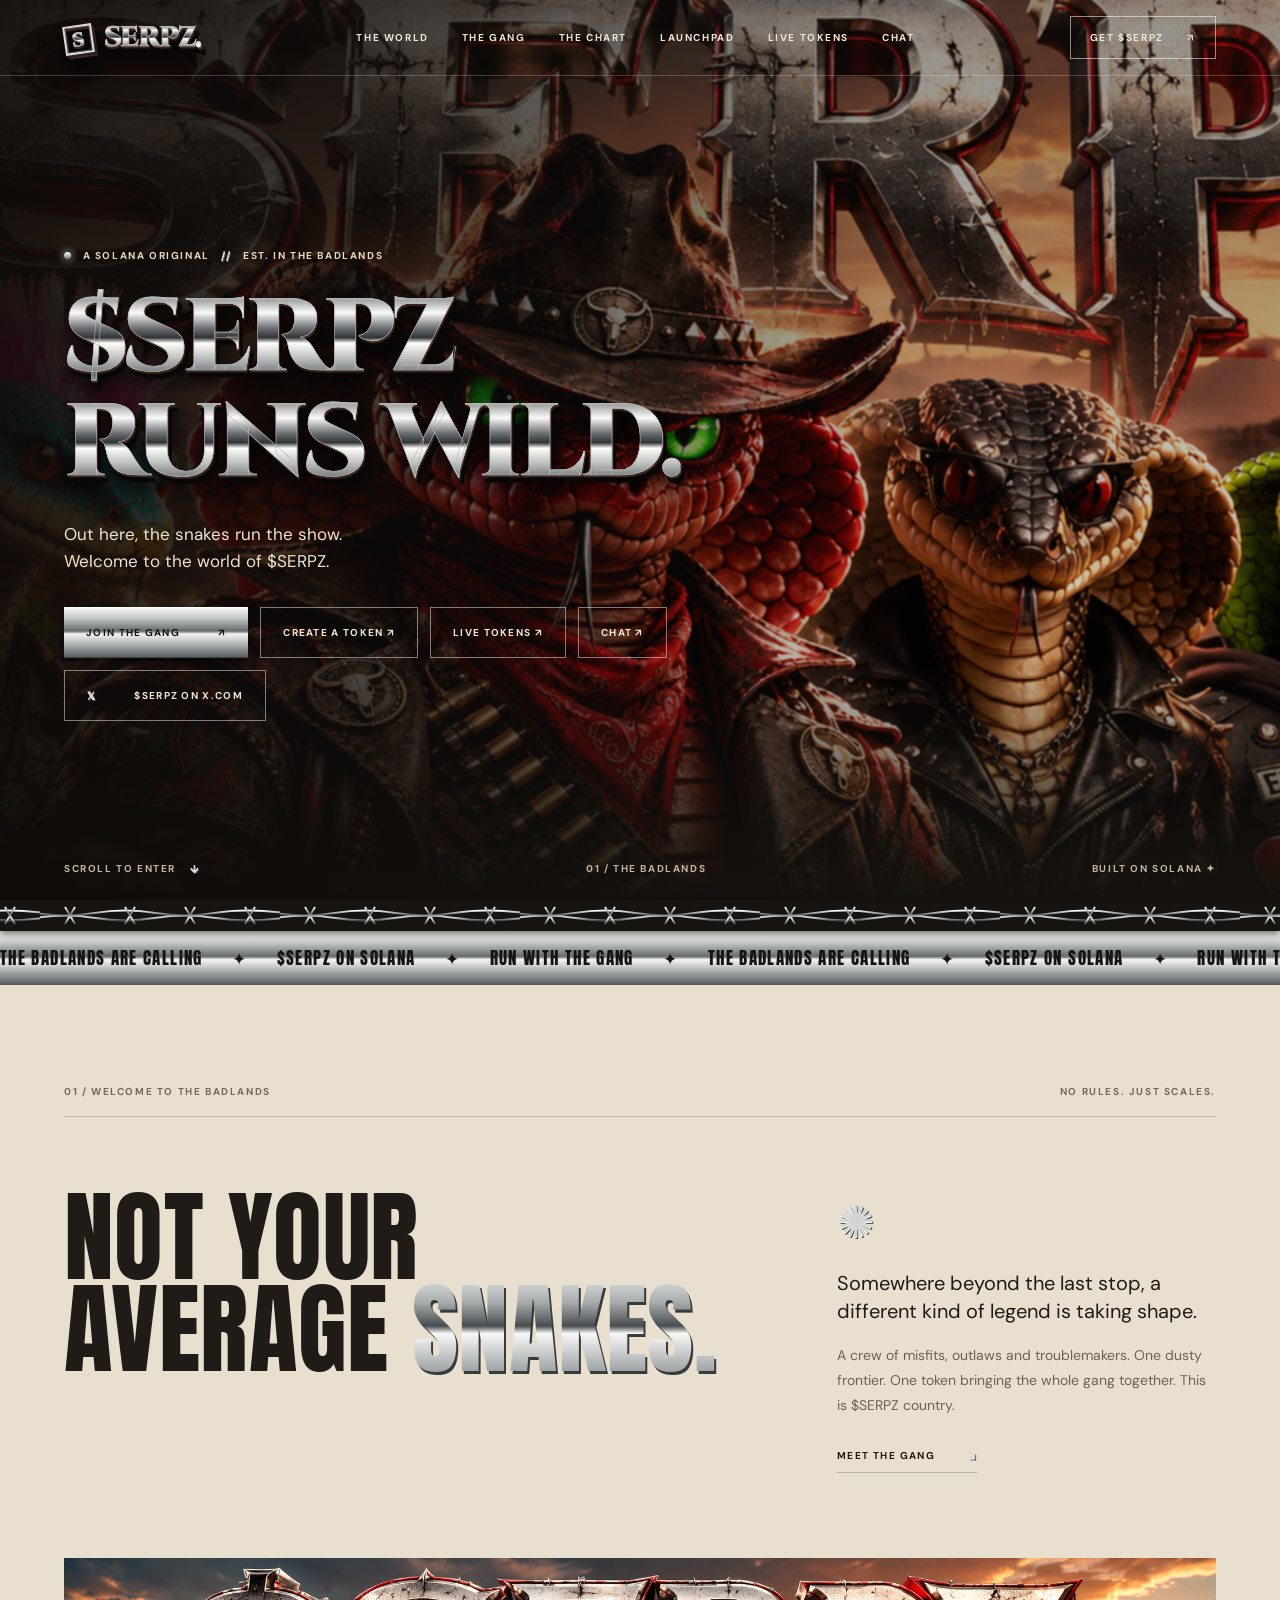
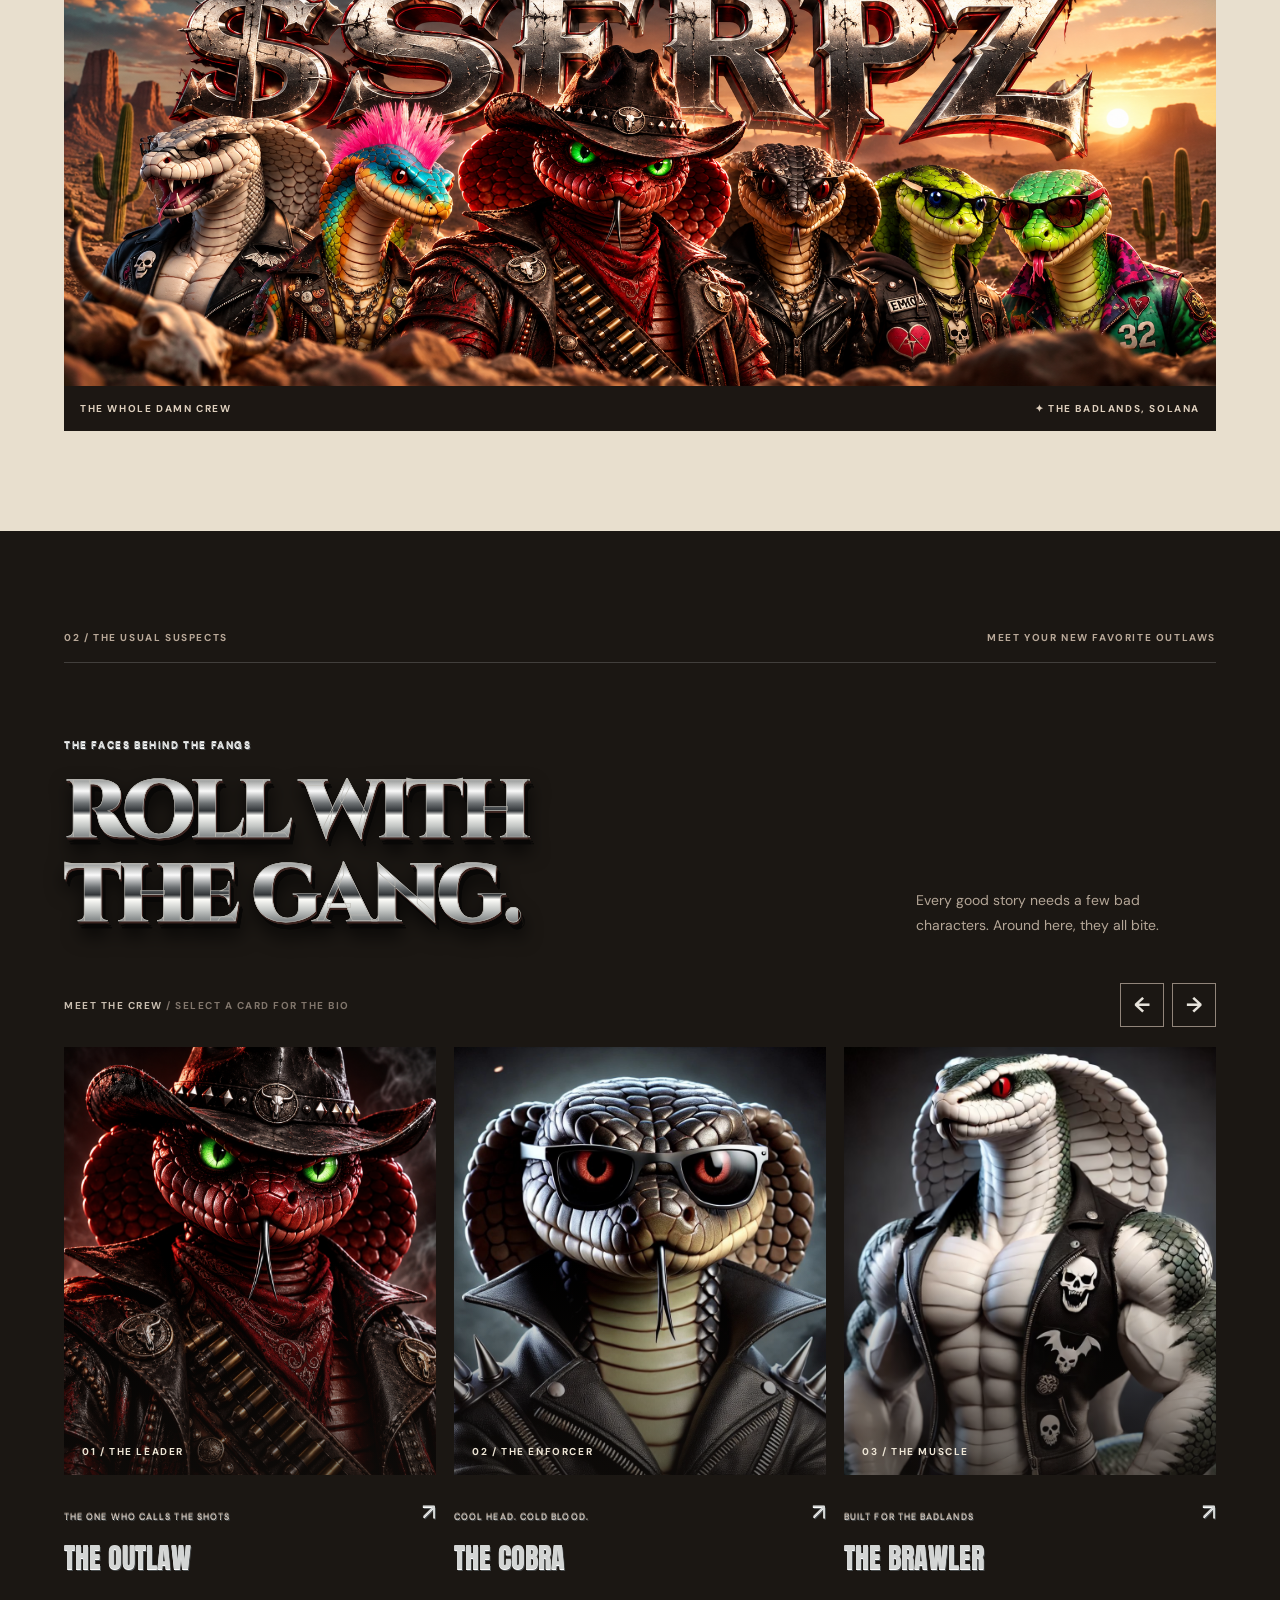
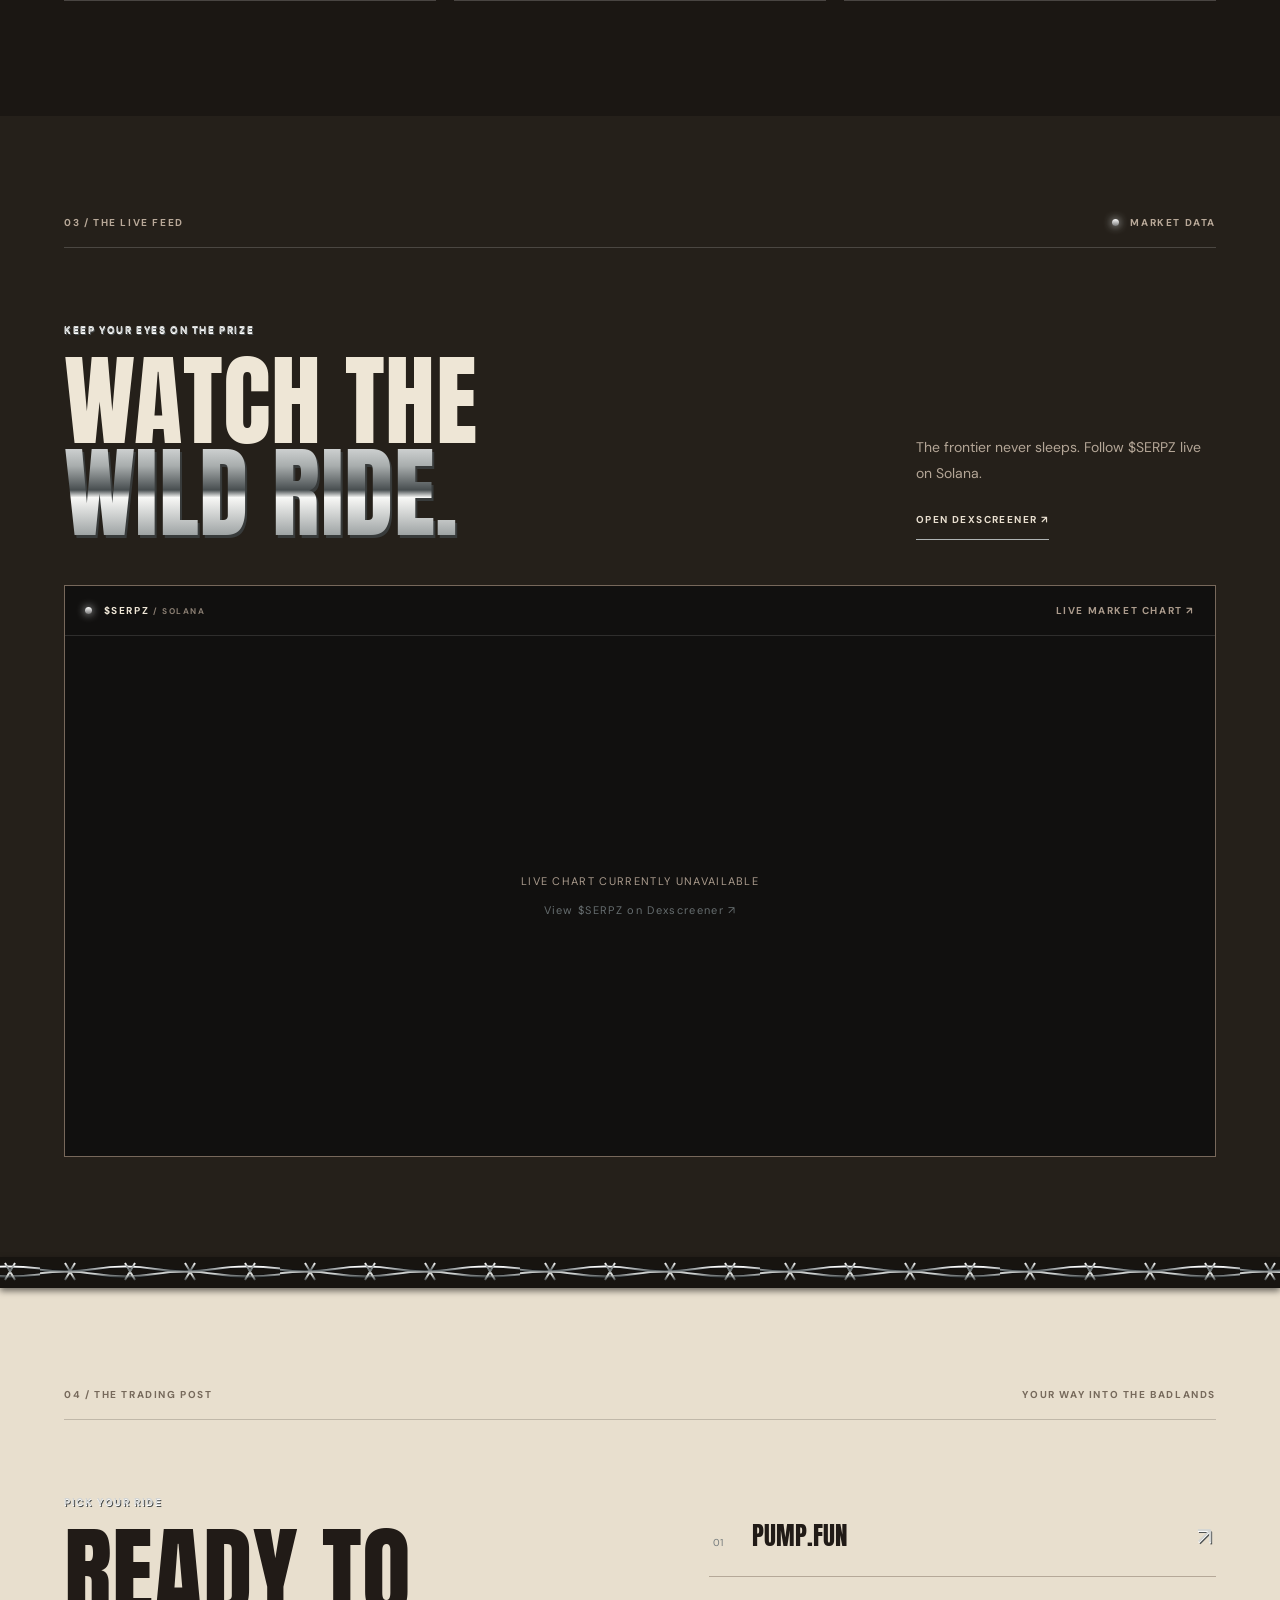
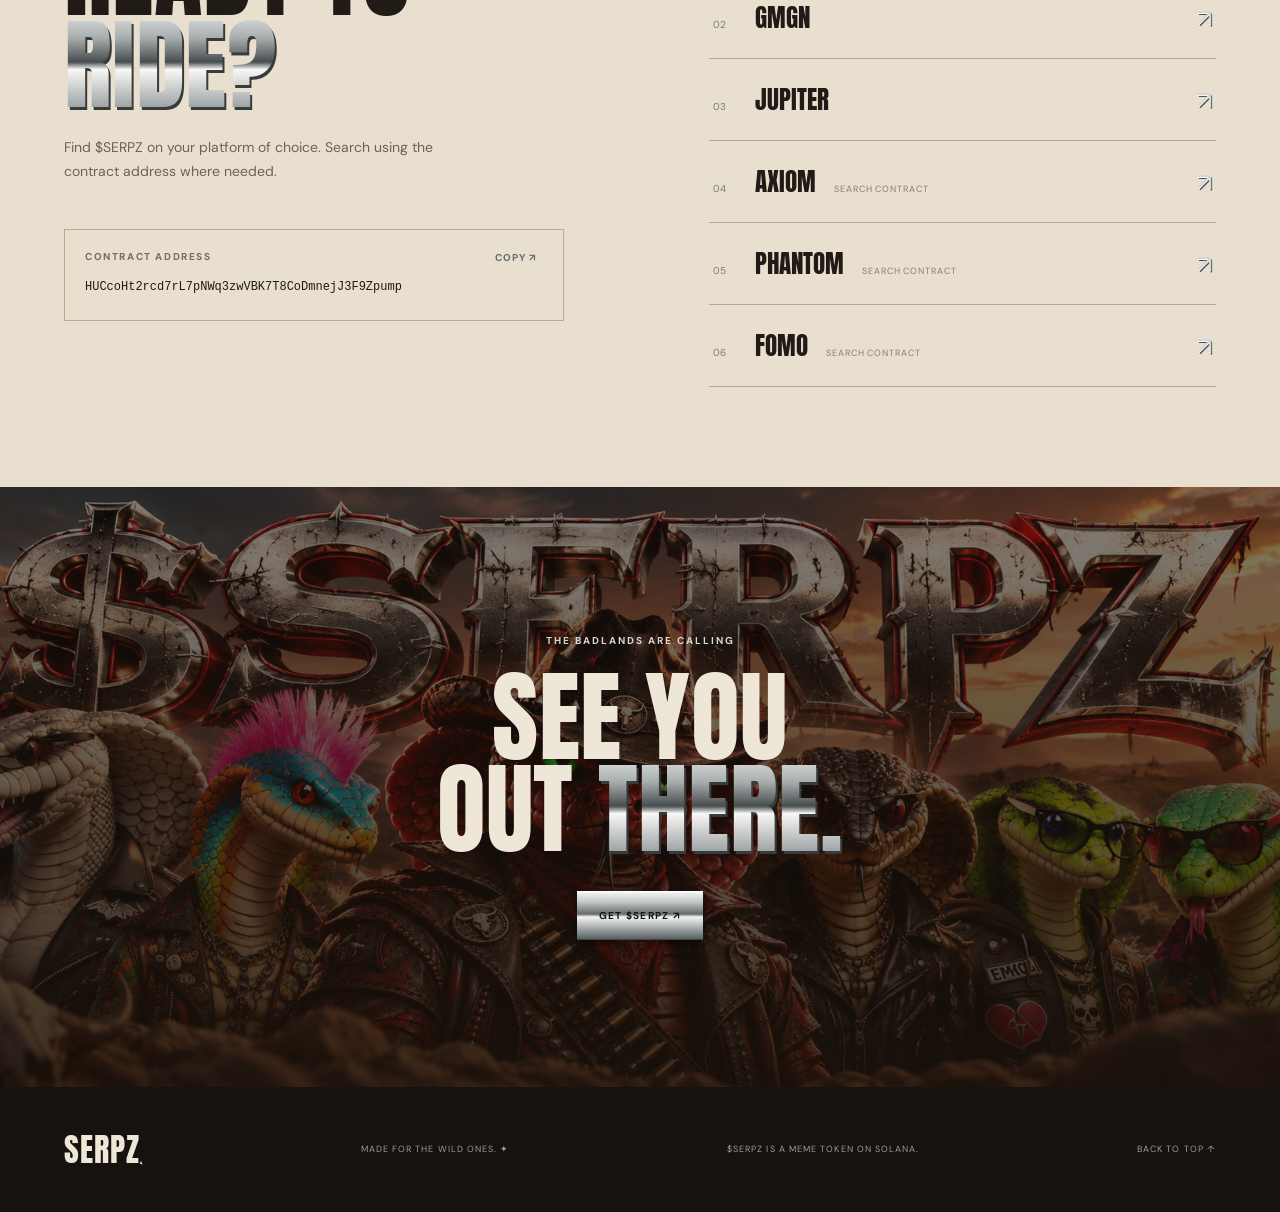
==== commit e14ffab3: "Remove generator links from homepage" ====
--- a/index.html
+++ b/index.html
@@ -1,6 +1,6 @@
 <!doctype html><html lang="en"><head><meta charset="utf-8"><meta name="viewport" content="width=device-width,initial-scale=1"><meta name="theme-color" content="#16120f"><meta name="description" content="Enter the world of $SERPZ on Solana."><title>SERPZ — Enter the Badlands</title><link rel="preconnect" href="https://fonts.googleapis.com"><link rel="preconnect" href="https://fonts.gstatic.com" crossorigin><link href="https://fonts.googleapis.com/css2?family=Anton&family=Cinzel:wght@700;900&family=DM+Sans:wght@400;500;600;700&family=Special+Elite&display=swap" rel="stylesheet"><link rel="stylesheet" href="style.css"></head><body>
-<header class="nav"><a href="#top" class="brand"><span class="brand-mark chrome">S</span> <span class="chrome">SERPZ<span class="brand-dot">.</span></span></a><nav aria-label="Main navigation"><a href="#world">THE WORLD</a><a href="#gang">THE GANG</a><a href="#chart">THE CHART</a><a href="launchpad.html">LAUNCHPAD</a><a href="tokens.html">LIVE TOKENS</a><a href="chat.html">CHAT</a><a href="generator.html">GENERATOR</a></nav><a class="nav-cta" href="#trade">GET $SERPZ <span>↗</span></a></header>
-<main id="top"><section class="hero"><div class="hero-image" data-parallax="0.18"></div><div class="hero-shade"></div><div class="hero-content"><div class="eyebrow"><span class="live-dot"></span> A SOLANA ORIGINAL <span class="slash">//</span> EST. IN THE BADLANDS</div><h1 class="chrome-heading"><span class="chrome">$SERPZ</span><br><span class="chrome">RUNS WILD.</span></h1><p>Out here, the snakes run the show.<br>Welcome to the world of $SERPZ.</p><div class="hero-actions"><a class="button primary" href="#trade">JOIN THE GANG <span>↗</span></a><a class="button ghost" href="launchpad.html">CREATE A TOKEN ↗</a><a class="button ghost" href="tokens.html">LIVE TOKENS ↗</a><a class="button ghost" href="chat.html">CHAT ↗</a><a class="button ghost" href="generator.html">CREATE YOUR SERPZ ↗</a><a class="button ghost" href="https://x.com/Serpentzclub?s=20" target="_blank" rel="noopener noreferrer"><span class="play">𝕏</span> $SERPZ ON X.COM</a></div></div><div class="hero-bottom"><span>SCROLL TO ENTER <b>↓</b></span><span>01 / THE BADLANDS</span><span>BUILT ON SOLANA ✦</span></div></section>
+<header class="nav"><a href="#top" class="brand"><span class="brand-mark chrome">S</span> <span class="chrome">SERPZ<span class="brand-dot">.</span></span></a><nav aria-label="Main navigation"><a href="#world">THE WORLD</a><a href="#gang">THE GANG</a><a href="#chart">THE CHART</a><a href="launchpad.html">LAUNCHPAD</a><a href="tokens.html">LIVE TOKENS</a><a href="chat.html">CHAT</a></nav><a class="nav-cta" href="#trade">GET $SERPZ <span>↗</span></a></header>
+<main id="top"><section class="hero"><div class="hero-image" data-parallax="0.18"></div><div class="hero-shade"></div><div class="hero-content"><div class="eyebrow"><span class="live-dot"></span> A SOLANA ORIGINAL <span class="slash">//</span> EST. IN THE BADLANDS</div><h1 class="chrome-heading"><span class="chrome">$SERPZ</span><br><span class="chrome">RUNS WILD.</span></h1><p>Out here, the snakes run the show.<br>Welcome to the world of $SERPZ.</p><div class="hero-actions"><a class="button primary" href="#trade">JOIN THE GANG <span>↗</span></a><a class="button ghost" href="launchpad.html">CREATE A TOKEN ↗</a><a class="button ghost" href="tokens.html">LIVE TOKENS ↗</a><a class="button ghost" href="chat.html">CHAT ↗</a><a class="button ghost" href="https://x.com/Serpentzclub?s=20" target="_blank" rel="noopener noreferrer"><span class="play">𝕏</span> $SERPZ ON X.COM</a></div></div><div class="hero-bottom"><span>SCROLL TO ENTER <b>↓</b></span><span>01 / THE BADLANDS</span><span>BUILT ON SOLANA ✦</span></div></section>
 <div class="wire" aria-hidden="true"></div><div class="ticker" aria-hidden="true"><div>THE BADLANDS ARE CALLING <i>✦</i> $SERPZ ON SOLANA <i>✦</i> RUN WITH THE GANG <i>✦</i> THE BADLANDS ARE CALLING <i>✦</i> $SERPZ ON SOLANA <i>✦</i> RUN WITH THE GANG <i>✦</i></div></div>
 <section class="intro section" id="world"><div class="section-kicker"><span>01 / WELCOME TO THE BADLANDS</span><span>NO RULES. JUST SCALES.</span></div><div class="intro-grid"><div><h2>NOT YOUR<br>AVERAGE <span>SNAKES.</span></h2></div><div class="intro-copy"><div class="asterisk">✺</div><p>Somewhere beyond the last stop, a different kind of legend is taking shape.</p><p class="muted">A crew of misfits, outlaws and troublemakers. One dusty frontier. One token bringing the whole gang together. This is $SERPZ country.</p><a class="text-link" href="#gang">MEET THE GANG <span>↘</span></a></div></div><div class="world-frame reveal"><img src="assets/gang.png" alt="The SERPZ gang assembled in the desert at sunset"><div class="frame-label"><span>THE WHOLE DAMN CREW</span><span>✦ THE BADLANDS, SOLANA</span></div></div></section>
 <section class="gang section" id="gang"><div class="section-kicker"><span>02 / THE USUAL SUSPECTS</span><span>MEET YOUR NEW FAVORITE OUTLAWS</span></div><div class="section-title"><div><p class="overline">THE FACES BEHIND THE FANGS</p><h2 class="chrome-heading"><span class="chrome">ROLL WITH</span><br><span class="chrome">THE GANG.</span></h2></div><p>Every good story needs a few bad characters. Around here, they all bite.</p></div><div class="gang-toolbar"><span>MEET THE CREW <span class="gang-hint"> / SELECT A CARD FOR THE BIO</span></span><div class="gang-controls"><button type="button" id="gang-prev" aria-label="Scroll gang left">←</button><button type="button" id="gang-next" aria-label="Scroll gang right">→</button></div></div><div class="cards" id="gang-cards" tabindex="0" aria-label="Gang character cards"><button type="button" class="character character-button" data-name="THE OUTLAW" data-role="THE LEADER" data-bio="The Outlaw rides at the front of the crew, bringing sharp instincts and a steady gaze to every dusty showdown. Where the trail leads next, the gang follows." data-image="assets/sheriff.png" data-alt="Red cobra outlaw in a black cowboy hat"><span class="portrait"><img src="assets/sheriff.png" alt="Red cobra outlaw in a black cowboy hat" loading="lazy"><span>01 / THE LEADER</span></span><span class="card-bottom"><span><small>THE ONE WHO CALLS THE SHOTS</small><strong>THE OUTLAW</strong></span><span aria-hidden="true">↗</span></span></button><button type="button" class="character character-button" data-name="THE COBRA" data-role="THE ENFORCER" data-bio="Quiet, composed, and dressed for trouble, the Cobra keeps watch when the badlands get rowdy. Those shades hide a stare that never misses a thing." data-image="assets/outlaw.jpg" data-alt="Dark cobra in sunglasses and a studded jacket"><span class="portrait"><img src="assets/outlaw.jpg" alt="Dark cobra in sunglasses and a studded jacket" loading="lazy"><span>02 / THE ENFORCER</span></span><span class="card-bottom"><span><small>COOL HEAD. COLD BLOOD.</small><strong>THE COBRA</strong></span><span aria-hidden="true">↗</span></span></button><button type="button" class="character character-button" data-name="THE BRAWLER" data-role="THE MUSCLE" data-bio="Big presence, bigger loyalty. The Brawler stands with the crew through every twist in the trail and makes sure nobody gets left behind." data-image="assets/IMG_2724.AVIF" data-alt="White cobra in a skull-patched vest"><span class="portrait"><img src="assets/IMG_2724.AVIF" alt="White cobra in a skull-patched vest" loading="lazy"><span>03 / THE MUSCLE</span></span><span class="card-bottom"><span><small>BUILT FOR THE BADLANDS</small><strong>THE BRAWLER</strong></span><span aria-hidden="true">↗</span></span></button><button type="button" class="character character-button" data-name="THE PUNK" data-role="THE WILD CARD" data-bio="The Punk brings noise, color, and a little chaos wherever the gang rolls. Rules were made to be bent, preferably with the music turned all the way up." data-image="assets/IMG_2741.AVIF" data-alt="Colorful cobra with a pink mohawk"><span class="portrait"><img src="assets/IMG_2741.AVIF" alt="Colorful cobra with a pink mohawk" loading="lazy"><span>04 / THE WILD CARD</span></span><span class="card-bottom"><span><small>LOUD COLORS. LOUDER ATTITUDE.</small><strong>THE PUNK</strong></span><span aria-hidden="true">↗</span></span></button><button type="button" class="character character-button" data-name="THE SHOWSTOPPER" data-role="THE LIFE OF THE PARTY" data-bio="With a sharp jacket and a grin to match, the Showstopper knows how to turn an ordinary stop into a story worth telling." data-image="assets/IMG_2737.AVIF" data-alt="Green cobra in sunglasses and a colorful jacket"><span class="portrait"><img src="assets/IMG_2737.AVIF" alt="Green cobra in sunglasses and a colorful jacket" loading="lazy"><span>05 / THE LIFE OF THE PARTY</span></span><span class="card-bottom"><span><small>ALWAYS MAKES AN ENTRANCE</small><strong>THE SHOWSTOPPER</strong></span><span aria-hidden="true">↗</span></span></button><button type="button" class="character character-button" data-name="THE LOOKOUT" data-role="THE OBSERVER" data-bio="The Lookout spots the details everyone else misses. Behind those glasses is a quick mind, a cool nerve, and a soft spot for the whole crew." data-image="assets/IMG_2738.AVIF" data-alt="Green cobra with glasses and a black jacket"><span class="portrait"><img src="assets/IMG_2738.AVIF" alt="Green cobra with glasses and a black jacket" loading="lazy"><span>06 / THE OBSERVER</span></span><span class="card-bottom"><span><small>EYES ON THE HORIZON</small><strong>THE LOOKOUT</strong></span><span aria-hidden="true">↗</span></span></button><button type="button" class="character character-button" data-name="THE REBEL" data-role="THE ROAD WARRIOR" data-bio="The Rebel brings a fearless grin and a leather-clad attitude to the crew. Always ready for the open road, this cobra rides wherever the gang needs backup." data-image="assets/IMG_2740.AVIF" data-alt="White cobra with sunglasses and a skull-patched leather jacket"><span class="portrait"><img src="assets/IMG_2740.AVIF" alt="White cobra with sunglasses and a skull-patched leather jacket" loading="lazy"><span>07 / THE ROAD WARRIOR</span></span><span class="card-bottom"><span><small>ALL FANGS. NO FEAR.</small><strong>THE REBEL</strong></span><span aria-hidden="true">↗</span></span></button></div><dialog id="character-dialog" aria-labelledby="bio-name"><button type="button" class="bio-close" aria-label="Close character bio">×</button><div class="bio-layout"><img id="bio-image" alt=""><div class="bio-copy"><p class="overline" id="bio-role"></p><h3 id="bio-name"></h3><p id="bio-text"></p><span class="bio-stamp">✦ &nbsp; A MEMBER OF THE SERPZ GANG</span></div></div></dialog></section>
